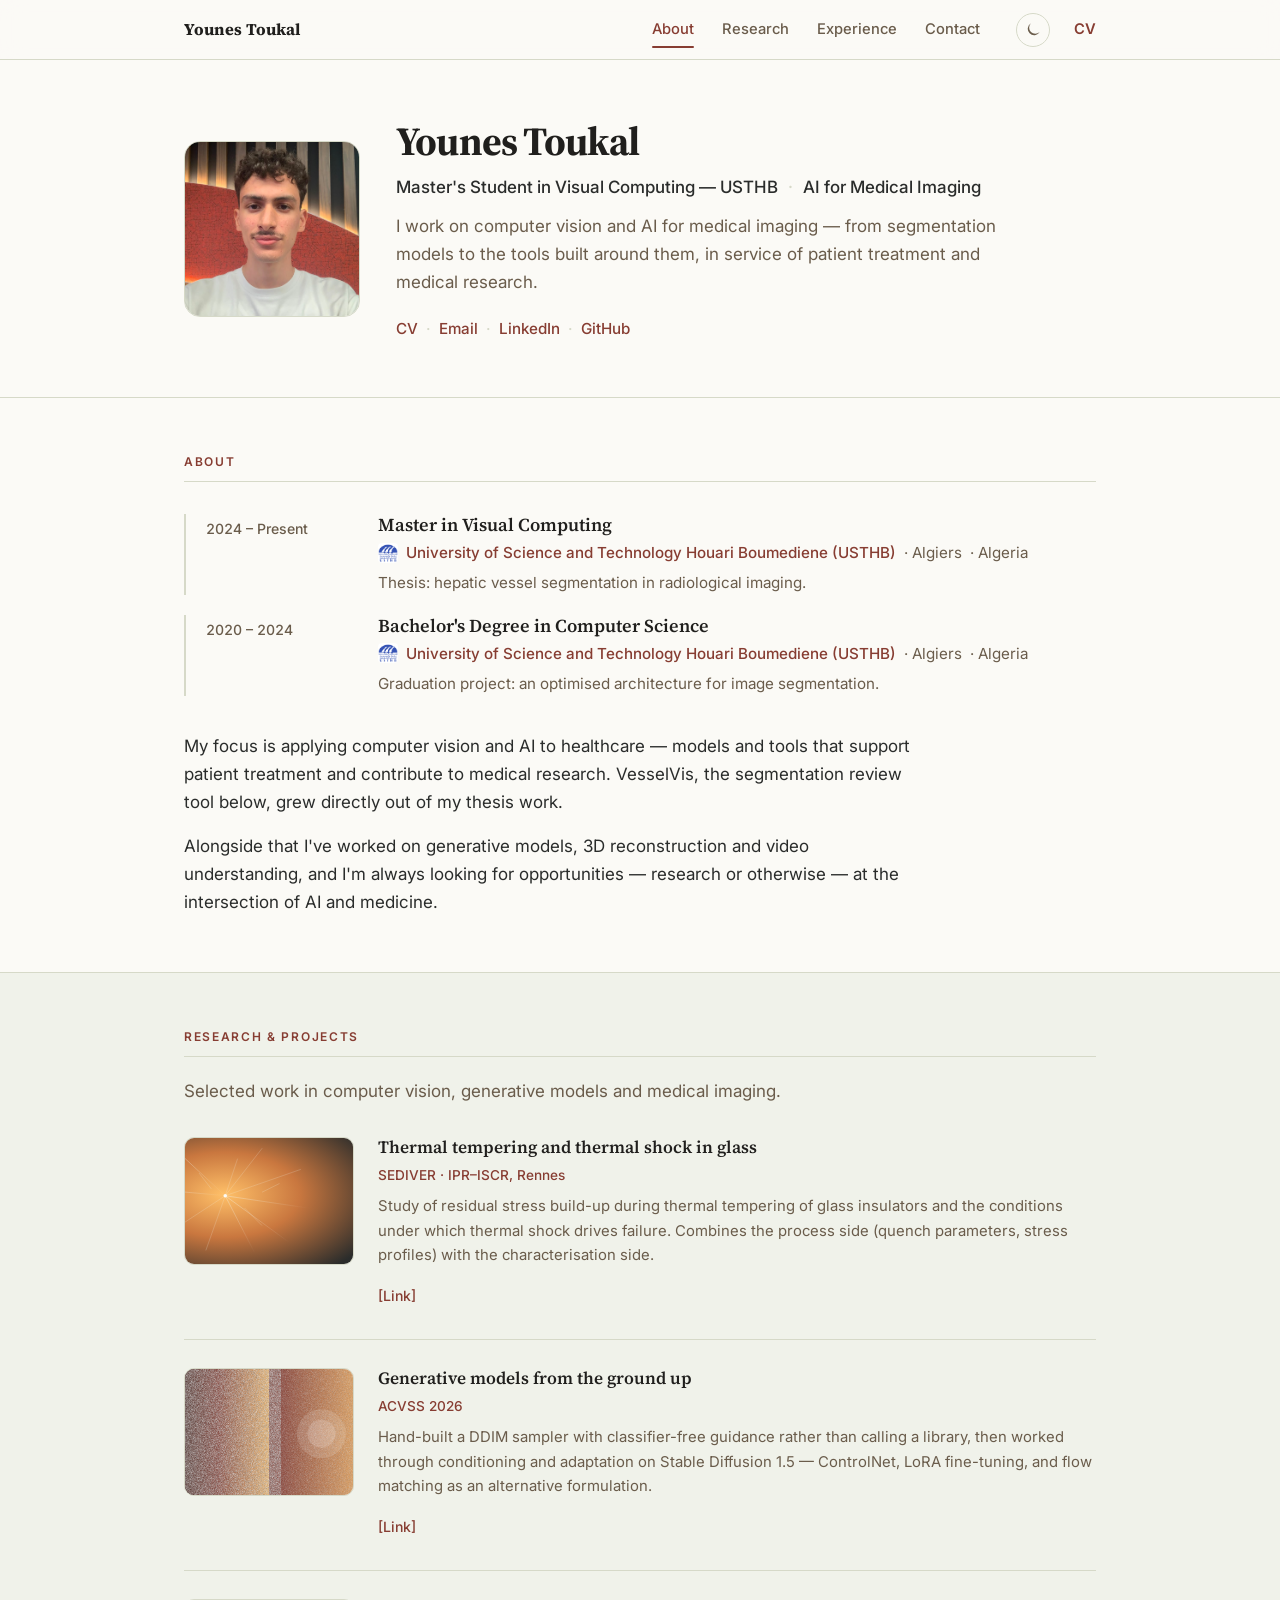
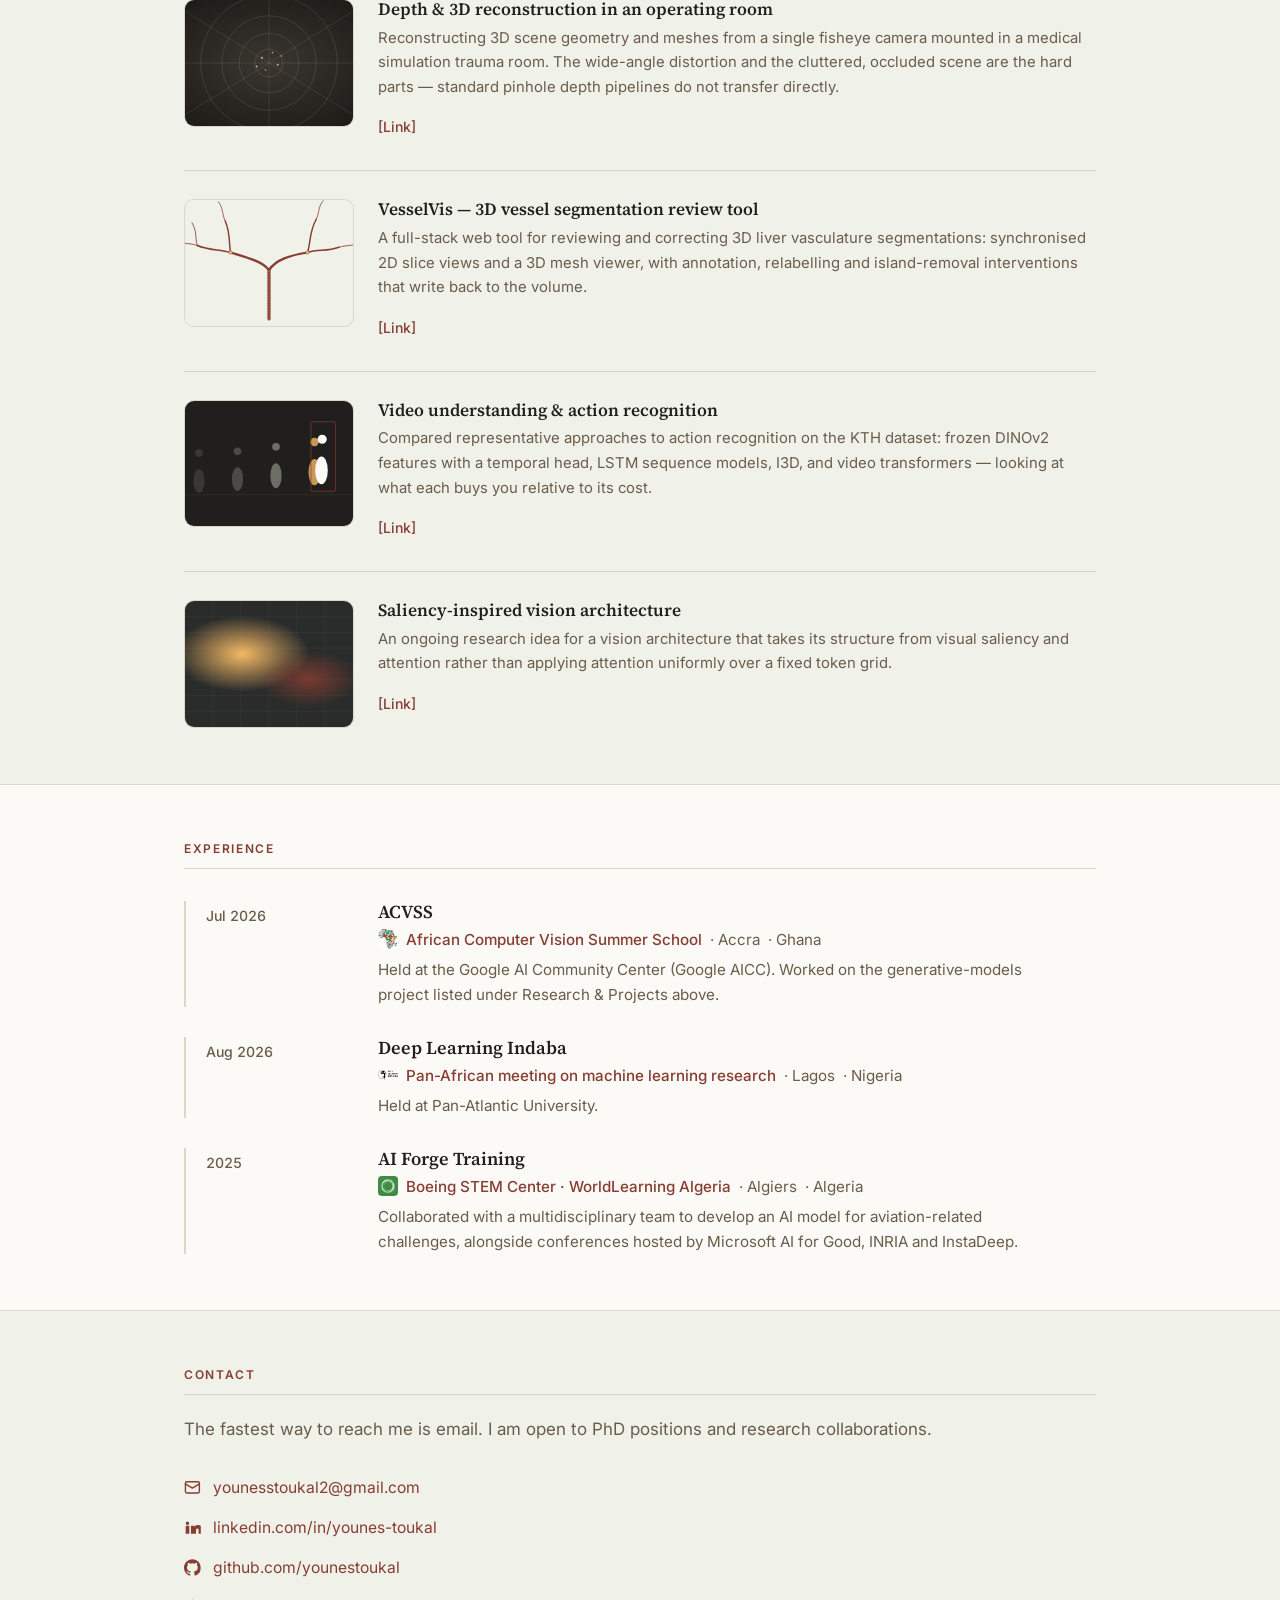
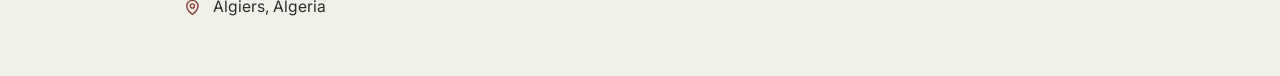
==== index.html @ e04179e0 "Fold Education into About as a compact credentials list With everything at one institution, the stan" ====
<!DOCTYPE html>
<html lang="en">
<head>
  <meta charset="utf-8">
  <meta name="viewport" content="width=device-width, initial-scale=1">
  <meta name="color-scheme" content="light dark">

  <!-- Applies a saved theme choice before first paint, so there is no flash
       of the wrong colour scheme. The toggle itself lives in static/js/index.js. -->
  <script>
    (function () {
      try {
        var saved = localStorage.getItem('theme');
        if (saved === 'dark' || saved === 'light') {
          document.documentElement.setAttribute('data-theme', saved);
        }
      } catch (e) {}
    })();
  </script>

  <title>Younes Toukal — Visual Computing &amp; Medical Imaging</title>
  <meta name="description"
        content="Younes Toukal — Master's student in Visual Computing at USTHB, working on computer vision
                 and AI for medical imaging.">
  <meta name="keywords"
        content="Younes Toukal, visual computing, computer vision, medical imaging, deep learning,
                 image segmentation, USTHB, Algiers">
  <meta name="author" content="Younes Toukal">

  <link rel="canonical" href="https://younestoukal.github.io/">

  <!-- Open Graph / social preview -->
  <meta property="og:type" content="website">
  <meta property="og:title" content="Younes Toukal — Visual Computing &amp; Medical Imaging">
  <meta property="og:description"
        content="Master's student in Visual Computing at USTHB, working on computer vision and AI for
                 medical imaging.">
  <meta property="og:url" content="https://younestoukal.github.io/">
  <!-- TODO: replace og-card.svg with a real 1200x630 PNG once a headshot/branding exists -->
  <meta property="og:image" content="https://younestoukal.github.io/static/images/og-card.svg">
  <meta name="twitter:card" content="summary_large_image">

  <link rel="icon" href="./static/images/favicon.svg" type="image/svg+xml">

  <link rel="preconnect" href="https://fonts.googleapis.com">
  <link rel="preconnect" href="https://fonts.gstatic.com" crossorigin>
  <link href="https://fonts.googleapis.com/css2?family=Inter:wght@400;500;600;700&family=Source+Serif+4:opsz,wght@8..60,600;8..60,700&display=swap"
        rel="stylesheet">

  <link rel="stylesheet" href="./static/css/index.css">
</head>

<body>

<!-- ============================================================
     Inline SVG icon sprite — no icon-font dependency.
     ============================================================ -->
<svg xmlns="http://www.w3.org/2000/svg" style="display:none" aria-hidden="true">
  <symbol id="icon-download" viewBox="0 0 24 24" fill="none" stroke="currentColor" stroke-width="2"
          stroke-linecap="round" stroke-linejoin="round">
    <path d="M21 15v4a2 2 0 0 1-2 2H5a2 2 0 0 1-2-2v-4"/><polyline points="7 10 12 15 17 10"/>
    <line x1="12" y1="15" x2="12" y2="3"/>
  </symbol>
  <symbol id="icon-mail" viewBox="0 0 24 24" fill="none" stroke="currentColor" stroke-width="2"
          stroke-linecap="round" stroke-linejoin="round">
    <rect x="2" y="4" width="20" height="16" rx="2"/><path d="m2 7 10 6 10-6"/>
  </symbol>
  <symbol id="icon-linkedin" viewBox="0 0 24 24" fill="currentColor">
    <path d="M4.98 3.5a2.5 2.5 0 1 1 0 5 2.5 2.5 0 0 1 0-5zM2.4 9.5h5.16V21H2.4zM9.9 9.5h4.94v1.57h.07c.69-1.24
             2.37-2.55 4.88-2.55 5.22 0 6.18 3.28 6.18 7.55V21h-5.15v-4.86c0-1.16-.02-2.65-1.68-2.65-1.68
             0-1.94 1.26-1.94 2.57V21H9.9z"/>
  </symbol>
  <symbol id="icon-github" viewBox="0 0 24 24" fill="currentColor">
    <path d="M12 .5C5.37.5 0 5.87 0 12.5c0 5.3 3.44 9.8 8.2 11.39.6.11.82-.26.82-.58
             0-.29-.01-1.05-.02-2.06-3.34.72-4.04-1.61-4.04-1.61-.55-1.39-1.34-1.76-1.34-1.76-1.09-.75.08-.73.08-.73
             1.2.08 1.84 1.24 1.84 1.24 1.07 1.84 2.81 1.31 3.5 1 .11-.78.42-1.31.76-1.61-2.67-.3-5.47-1.34-5.47-5.96
             0-1.32.47-2.39 1.24-3.23-.13-.3-.54-1.53.11-3.18 0 0 1.01-.32 3.3 1.23a11.5 11.5 0 0 1 6.01 0c2.29-1.55
             3.3-1.23 3.3-1.23.65 1.65.24 2.88.12 3.18.77.84 1.23 1.91 1.23 3.23 0 4.63-2.8 5.65-5.48
             5.95.43.37.81 1.1.81 2.22 0 1.6-.01 2.9-.01 3.29 0 .32.21.7.83.58A12.01 12.01 0 0 0 24 12.5C24
             5.87 18.63.5 12 .5z"/>
  </symbol>
  <symbol id="icon-scholar" viewBox="0 0 24 24" fill="currentColor">
    <path d="M12 2 1 8l11 6 9-4.91V16h2V8zM4 13.4V17c0 2.21 3.58 4 8 4s8-1.79 8-4v-3.6l-8 4.36z"/>
  </symbol>
  <symbol id="icon-pin" viewBox="0 0 24 24" fill="none" stroke="currentColor" stroke-width="2"
          stroke-linecap="round" stroke-linejoin="round">
    <path d="M20 10c0 6-8 12-8 12s-8-6-8-12a8 8 0 0 1 16 0z"/><circle cx="12" cy="10" r="3"/>
  </symbol>
  <symbol id="icon-sun" viewBox="0 0 24 24" fill="none" stroke="currentColor" stroke-width="2"
          stroke-linecap="round" stroke-linejoin="round">
    <circle cx="12" cy="12" r="4"/>
    <path d="M12 2v2M12 20v2M4.93 4.93l1.41 1.41M17.66 17.66l1.41 1.41M2 12h2M20 12h2
             M6.34 17.66l-1.41 1.41M19.07 4.93l-1.41 1.41"/>
  </symbol>
  <symbol id="icon-moon" viewBox="0 0 24 24" fill="currentColor">
    <path d="M20.7 15.6A9 9 0 1 1 8.4 3.3a7 7 0 0 0 12.3 12.3z"/>
  </symbol>
</svg>


<!-- ============================================================
     Nav — sticky, CV button always reachable (PLAN §1)
     ============================================================ -->
<nav class="navbar" role="navigation" aria-label="Main navigation">
  <div class="container navbar-inner">
    <a class="navbar-brand" href="#home">Younes&nbsp;Toukal</a>

    <div class="navbar-menu">
      <a class="navbar-item" href="#about">About</a>
      <a class="navbar-item" href="#research">Research</a>
      <a class="navbar-item" href="#experience">Experience</a>
      <a class="navbar-item" href="#contact">Contact</a>
    </div>

    <button class="theme-toggle" type="button" aria-label="Toggle dark mode">
      <svg class="icon icon-sun" aria-hidden="true"><use href="#icon-sun"/></svg>
      <svg class="icon icon-moon" aria-hidden="true"><use href="#icon-moon"/></svg>
    </button>

    <!-- TODO: replace static/pdfs/CV.pdf with the real CV (keep the filename and this link works as-is) -->
    <a class="navbar-item navbar-cv" href="./static/pdfs/CV.pdf" target="_blank" rel="noopener">CV</a>
  </div>
</nav>


<!-- ============================================================
     Hero
     ============================================================ -->
<section class="hero" id="home">
  <div class="container hero-content">

    <img class="hero-portrait" src="./static/images/headshot.jpg"
         alt="Portrait of Younes Toukal" width="180" height="180">

    <div class="hero-text">
      <h1 class="name-title">Younes Toukal</h1>

      <p class="hero-role">
        Master's Student in Visual Computing &mdash; USTHB
        <span class="sep">·</span>
        AI for Medical Imaging
      </p>

      <p class="hero-tagline">
        I work on computer vision and AI for medical imaging &mdash; from segmentation models to
        the tools built around them, in service of patient treatment and medical research.
      </p>

      <div class="hero-actions">
        <a href="./static/pdfs/CV.pdf" target="_blank" rel="noopener">CV</a>
        <span class="dot">&middot;</span>
        <a class="email-link" href="mailto:younesstoukal2@gmail.com">Email</a>
        <span class="dot">&middot;</span>
        <a href="https://www.linkedin.com/in/younes-toukal/" rel="noopener" target="_blank">LinkedIn</a>
        <span class="dot">&middot;</span>
        <a href="https://github.com/younestoukal" rel="noopener" target="_blank">GitHub</a>
        <!-- Google Scholar — uncomment and fill in the profile URL once you have one.
        <span class="dot">&middot;</span>
        <a href="https://scholar.google.com/citations?user=TODO" rel="noopener" target="_blank">Scholar</a>
        -->
      </div>
    </div>

  </div>
</section>


<!-- ============================================================
     About
     ============================================================ -->
<section class="section" id="about">
  <div class="container">
    <h2 class="section-label">About</h2>

    <!-- ============================================================
         TEMPLATE for a new degree entry — copy everything from <li to
         </li>, paste it anywhere in the list below, fill in the blanks.
         Same pattern reused as-is in the Experience section further
         down. .timeline-logo, .timeline-location and .timeline-detail
         are all optional — delete any of them you don't need. For a
         new logo, drop a square image in static/images/logos/ and
         point the <img> at it — any image works, shown at real colour.

    <li class="timeline-item">
      <div class="timeline-date">[e.g. 2024 &ndash; Present, or just a year]</div>
      <div class="timeline-body">
        <h3 class="timeline-title">[Degree / role title]</h3>
        <p class="timeline-org">
          <img class="timeline-logo" src="./static/images/logos/PLACEHOLDER.svg" alt="">
          [Institution or organisation]
          <span class="timeline-location">[City]</span>
          <span class="timeline-location">[Country]</span>
        </p>
        <p class="timeline-detail">
          [One line of detail — thesis topic, key coursework, what the role involved.]
        </p>
      </div>
    </li>

         ============================================================ -->

    <ul class="timeline timeline-tight">
      <li class="timeline-item">
        <div class="timeline-date">2024 &ndash; Present</div>
        <div class="timeline-body">
          <h3 class="timeline-title">Master in Visual Computing</h3>
          <p class="timeline-org">
            <img class="timeline-logo" src="./static/images/logos/usthb.png" alt="">
            University of Science and Technology Houari Boumediene (USTHB)
            <span class="timeline-location">Algiers</span>
            <span class="timeline-location">Algeria</span>
          </p>
          <p class="timeline-detail">
            Thesis: hepatic vessel segmentation in radiological imaging.
          </p>
        </div>
      </li>

      <li class="timeline-item">
        <div class="timeline-date">2020 &ndash; 2024</div>
        <div class="timeline-body">
          <h3 class="timeline-title">Bachelor's Degree in Computer Science</h3>
          <p class="timeline-org">
            <img class="timeline-logo" src="./static/images/logos/usthb.png" alt="">
            University of Science and Technology Houari Boumediene (USTHB)
            <span class="timeline-location">Algiers</span>
            <span class="timeline-location">Algeria</span>
          </p>
          <p class="timeline-detail">
            Graduation project: an optimised architecture for image segmentation.
          </p>
        </div>
      </li>
    </ul>

    <div class="content prose">
      <p>
        My focus is applying computer vision and AI to healthcare &mdash; models and tools that support
        patient treatment and contribute to medical research. VesselVis, the segmentation review tool
        below, grew directly out of my thesis work.
      </p>
      <p>
        Alongside that I've worked on generative models, 3D reconstruction and video understanding, and
        I'm always looking for opportunities &mdash; research or otherwise &mdash; at the intersection of
        AI and medicine.
      </p>
    </div>
  </div>
</section>


<!-- ============================================================
     Research / Projects
     ============================================================ -->
<section class="section is-alt" id="research">
  <div class="container">
    <h2 class="section-label">Research &amp; Projects</h2>
    <p class="section-intro">
      Selected work in computer vision, generative models and medical imaging.
    </p>

    <!-- TODO: every card image below is a placeholder (static/images/projects/*.svg).
         Swap each src for a real photo or figure — same drop-in pattern as the headshot:
         keep the filename or update the src, no other markup changes needed.
         TODO: every card's .card-links entry is a placeholder — both the URL
         (github.com/younestoukal/<slug> doesn't exist) and the label ("[Link]" —
         deliberately generic; most of these are probably a paper or a project page, not
         code). Update both together to match what it actually points to, e.g. [Code],
         [Paper], [arXiv], [Project Page] or [Demo] — brackets and all, matching the
         convention most researcher sites use for this row. Delete the whole .card-links
         div for cards that won't ever have a link, or add more <a> lines for more than
         one link on a card. -->

    <!-- ============================================================
         TEMPLATE — copy everything from <article to </article>,
         paste it anywhere in the list below, and fill in the blanks.
         .card-org and .card-links are both optional — delete either
         (or both) if a project doesn't need them.

    <article class="card">
      <img class="card-image" src="./static/images/projects/PLACEHOLDER.svg"
           alt="[Project title] — placeholder">
      <div class="card-body">
        <h3 class="card-title">[Project title]</h3>
        <p class="card-org">[Venue, lab or collaborator — optional]</p>
        <p class="card-desc">
          [Two or three sentences: what it is, what was hard about it, what you built.]
        </p>
        <div class="card-links">
          <a href="[URL]" rel="noopener" target="_blank">[Code]</a>
          <a href="[URL]" rel="noopener" target="_blank">[Report]</a>
        </div>
      </div>
    </article>

         ============================================================ -->

    <div class="cards">

      <article class="card">
        <img class="card-image" src="./static/images/projects/thermal-tempering.svg"
             alt="Thermal tempering and thermal shock in glass — placeholder">
        <div class="card-body">
          <h3 class="card-title">Thermal tempering and thermal shock in glass</h3>
          <p class="card-org">SEDIVER · IPR&ndash;ISCR, Rennes</p>
          <p class="card-desc">
            Study of residual stress build-up during thermal tempering of glass insulators and the
            conditions under which thermal shock drives failure. Combines the process side (quench
            parameters, stress profiles) with the characterisation side.
          </p>
          <!-- TODO: replace with the real repo/paper URL -->
          <div class="card-links">
            <a href="https://github.com/younestoukal/thermal-tempering" rel="noopener" target="_blank">[Link]</a>
          </div>
        </div>
      </article>

      <article class="card">
        <img class="card-image" src="./static/images/projects/generative-models.svg"
             alt="Generative models from the ground up — placeholder">
        <div class="card-body">
          <h3 class="card-title">Generative models from the ground up</h3>
          <p class="card-org">ACVSS 2026</p>
          <p class="card-desc">
            Hand-built a DDIM sampler with classifier-free guidance rather than calling a library, then
            worked through conditioning and adaptation on Stable Diffusion 1.5 &mdash; ControlNet, LoRA
            fine-tuning, and flow matching as an alternative formulation.
          </p>
          <!-- TODO: replace with the real repo/paper URL -->
          <div class="card-links">
            <a href="https://github.com/younestoukal/generative-models" rel="noopener" target="_blank">[Link]</a>
          </div>
        </div>
      </article>

      <article class="card">
        <img class="card-image" src="./static/images/projects/depth-reconstruction.svg"
             alt="Depth and 3D reconstruction in an operating room — placeholder">
        <div class="card-body">
          <h3 class="card-title">Depth &amp; 3D reconstruction in an operating room</h3>
          <p class="card-desc">
            Reconstructing 3D scene geometry and meshes from a single fisheye camera mounted in a medical
            simulation trauma room. The wide-angle distortion and the cluttered, occluded scene are the
            hard parts &mdash; standard pinhole depth pipelines do not transfer directly.
          </p>
          <!-- TODO: replace with the real repo/paper URL -->
          <div class="card-links">
            <a href="https://github.com/younestoukal/depth-reconstruction" rel="noopener" target="_blank">[Link]</a>
          </div>
        </div>
      </article>

      <article class="card">
        <img class="card-image" src="./static/images/projects/vesselvis.svg"
             alt="VesselVis 3D vessel segmentation review tool — placeholder">
        <div class="card-body">
          <h3 class="card-title">VesselVis &mdash; 3D vessel segmentation review tool</h3>
          <p class="card-desc">
            A full-stack web tool for reviewing and correcting 3D liver vasculature segmentations:
            synchronised 2D slice views and a 3D mesh viewer, with annotation, relabelling and island-removal
            interventions that write back to the volume.
          </p>
          <!-- TODO: replace with the real repo/paper URL -->
          <div class="card-links">
            <a href="https://github.com/younestoukal/vesselvis" rel="noopener" target="_blank">[Link]</a>
          </div>
        </div>
      </article>

      <article class="card">
        <img class="card-image" src="./static/images/projects/video-understanding.svg"
             alt="Video understanding and action recognition — placeholder">
        <div class="card-body">
          <h3 class="card-title">Video understanding &amp; action recognition</h3>
          <p class="card-desc">
            Compared representative approaches to action recognition on the KTH dataset: frozen DINOv2
            features with a temporal head, LSTM sequence models, I3D, and video transformers &mdash; looking
            at what each buys you relative to its cost.
          </p>
          <!-- TODO: replace with the real repo/paper URL -->
          <div class="card-links">
            <a href="https://github.com/younestoukal/video-understanding" rel="noopener" target="_blank">[Link]</a>
          </div>
        </div>
      </article>

      <article class="card">
        <img class="card-image" src="./static/images/projects/vision-architecture.svg"
             alt="Saliency-inspired vision architecture — placeholder">
        <div class="card-body">
          <h3 class="card-title">Saliency-inspired vision architecture</h3>
          <p class="card-desc">
            An ongoing research idea for a vision architecture that takes its structure from visual
            saliency and attention rather than applying attention uniformly over a fixed token grid.
          </p>
          <!-- TODO: replace with the real repo/paper URL -->
          <div class="card-links">
            <a href="https://github.com/younestoukal/vision-architecture" rel="noopener" target="_blank">[Link]</a>
          </div>
        </div>
      </article>

    </div>
  </div>
</section>


<!-- ============================================================
     Experience — schools and programmes attended, kept to one line
     each (no photos) to match how research sites usually treat this.
     Same <li class="timeline-item"> pattern as Education — see the
     TEMPLATE comment there for a block to copy.
     ============================================================ -->
<section class="section" id="experience">
  <div class="container">
    <h2 class="section-label">Experience</h2>

    <ul class="timeline">
      <li class="timeline-item">
        <div class="timeline-date">Jul 2026</div>
        <div class="timeline-body">
          <h3 class="timeline-title"><a href="./acvss.html">ACVSS</a></h3>
          <p class="timeline-org">
            <img class="timeline-logo" src="./static/images/logos/acvss.jpg" alt="">
            African Computer Vision Summer School
            <span class="timeline-location">Accra</span>
            <span class="timeline-location">Ghana</span>
          </p>
          <p class="timeline-detail">
            Held at the Google AI Community Center (Google AICC). Worked on the generative-models
            project listed under Research &amp; Projects above.
          </p>
        </div>
      </li>

      <li class="timeline-item">
        <div class="timeline-date">Aug 2026</div>
        <div class="timeline-body">
          <h3 class="timeline-title"><a href="./deep-learning-indaba.html">Deep Learning Indaba</a></h3>
          <p class="timeline-org">
            <img class="timeline-logo" src="./static/images/logos/dl-indaba.png" alt="">
            Pan-African meeting on machine learning research
            <span class="timeline-location">Lagos</span>
            <span class="timeline-location">Nigeria</span>
          </p>
          <p class="timeline-detail">
            Held at Pan-Atlantic University.
          </p>
        </div>
      </li>

      <li class="timeline-item">
        <div class="timeline-date">2025</div>
        <div class="timeline-body">
          <h3 class="timeline-title"><a href="./ai-forge.html">AI Forge Training</a></h3>
          <p class="timeline-org">
            <img class="timeline-logo" src="./static/images/logos/ai-forge.jpg" alt="">
            Boeing STEM Center &middot; WorldLearning Algeria
            <span class="timeline-location">Algiers</span>
            <span class="timeline-location">Algeria</span>
          </p>
          <p class="timeline-detail">
            Collaborated with a multidisciplinary team to develop an AI model for aviation-related
            challenges, alongside conferences hosted by Microsoft AI for Good, INRIA and InstaDeep.
          </p>
        </div>
      </li>
    </ul>
  </div>
</section>


<!-- ============================================================
     Contact
     ============================================================ -->
<section class="section is-alt" id="contact">
  <div class="container">
    <h2 class="section-label">Contact</h2>
    <p class="section-intro">
      The fastest way to reach me is email. I am open to PhD positions and research collaborations.
    </p>

    <ul class="contact-list">
      <li>
        <svg class="icon" aria-hidden="true"><use href="#icon-mail"/></svg>
        <a class="email-link" href="mailto:younesstoukal2@gmail.com">younesstoukal2@gmail.com</a>
      </li>
      <li>
        <svg class="icon" aria-hidden="true"><use href="#icon-linkedin"/></svg>
        <a href="https://www.linkedin.com/in/younes-toukal/" rel="noopener" target="_blank">linkedin.com/in/younes-toukal</a>
      </li>
      <li>
        <svg class="icon" aria-hidden="true"><use href="#icon-github"/></svg>
        <a href="https://github.com/younestoukal" rel="noopener" target="_blank">github.com/younestoukal</a>
      </li>
      <li>
        <svg class="icon" aria-hidden="true"><use href="#icon-pin"/></svg>
        <span>Algiers, Algeria</span>
      </li>
    </ul>
  </div>
</section>


<script src="./static/js/index.js"></script>
</body>
</html>
---- static/css/index.css ----
/* ==========================================================================
   Younes Toukal — personal academic site
   Light theme, single accent, Inter.

   Retheming: everything visual is driven by the custom properties below.
   ========================================================================== */

:root {
  /* --- colour ------------------------------------------------------------ */
  /* Warm, earthy palette. Chestnut carries every text-accent role (links,
     section labels, active states) — it's dark enough to read on white.
     Honey-bronze is reserved for filled CTA buttons only: it's too light
     to use as foreground text against a white background. */
  --accent:        #873d32;   /* chestnut */
  --accent-dark:   #6b2f26;   /* chestnut, darkened for hover */
  --accent-soft:   #f6e3c9;   /* light honey wash — hover backgrounds, chips */
  --cta:           #ffc068;   /* honey-bronze — CV button fill only */
  --cta-dark:      #f0a93f;   /* honey-bronze, darkened for hover */
  --cta-ink:       #2a2c2b;   /* graphite text on the honey-bronze fill */
  --ink:           #2a2c2b;   /* graphite — body text */
  --ink-strong:    #201f1d;   /* headings, slightly darker than graphite */
  --ink-muted:     #6a5c4b;   /* dusty taupe, darkened for AA contrast on soft-linen */
  --bg:            #fbfaf6;   /* warm off-white */
  --bg-alt:        #f0f2ea;   /* soft linen, lightened toward bg — a gentle offset tint rather than a contrasting block */
  --rule:          #d6d9c8;   /* border/divider, a shade off soft-linen */
  --navbar-bg:     rgba(251, 250, 246, 0.85);

  /* --- type -------------------------------------------------------------- */
  --font-body: 'Inter', -apple-system, BlinkMacSystemFont, 'Segoe UI', Roboto, sans-serif;
  --font-head: 'Source Serif 4', Georgia, 'Times New Roman', serif;

  /* --- layout ------------------------------------------------------------ */
  --container: 960px;
  --measure:   68ch;          /* max line length for running prose */
  --nav-h:     60px;
  --radius:    10px;
}

/* --------------------------------------------------------------------------
   Dark mode. Same warm palette family, inverted for a dark surface: chestnut
   lightens to a terracotta so it still reads as text; honey-bronze CTA
   buttons are self-contained (fixed bg + graphite text) and need no
   override — they read fine against either surface.

   Applied twice on purpose: once for the OS-level preference (guarded so an
   explicit light choice can still override it), once for the explicit
   data-theme attribute set by the toggle in the navbar. Whichever the user
   picks with the toggle always wins over the system setting.
   -------------------------------------------------------------------------- */

@media (prefers-color-scheme: dark) {
  :root:not([data-theme="light"]) {
    --accent:        #e2836f;
    --accent-dark:   #efa08e;
    --accent-soft:   #3a2f1f;
    --ink:           #ece6d9;
    --ink-strong:    #f7f2e7;
    --ink-muted:     #b6a890;
    --bg:            #171513;
    --bg-alt:        #201e1b;
    --rule:          #3a3630;
    --navbar-bg:     rgba(23, 21, 19, 0.82);
  }
}

:root[data-theme="dark"] {
  --accent:        #e2836f;
  --accent-dark:   #efa08e;
  --accent-soft:   #3a2f1f;
  --ink:           #ece6d9;
  --ink-strong:    #f7f2e7;
  --ink-muted:     #b6a890;
  --bg:            #171513;
  --bg-alt:        #201e1b;
  --rule:          #3a3630;
  --navbar-bg:     rgba(23, 21, 19, 0.82);
}


/* --------------------------------------------------------------------------
   Reset / base
   -------------------------------------------------------------------------- */

*, *::before, *::after { box-sizing: border-box; }

html {
  scroll-behavior: smooth;
  /* keeps anchored sections clear of the sticky navbar */
  scroll-padding-top: calc(var(--nav-h) + 16px);
  -webkit-text-size-adjust: 100%;
}

body {
  margin: 0;
  background: var(--bg);
  color: var(--ink);
  font-family: var(--font-body);
  font-size: 17px;
  line-height: 1.65;
  -webkit-font-smoothing: antialiased;
  text-rendering: optimizeLegibility;
  transition: background-color .25s ease, color .25s ease;
}

h1, h2, h3 {
  font-family: var(--font-head);
  color: var(--ink-strong);
  font-weight: 600;
  line-height: 1.25;
  margin: 0;
}

p { margin: 0 0 1rem; }
p:last-child { margin-bottom: 0; }

a {
  color: var(--accent);
  text-decoration: none;
  text-underline-offset: 3px;
}
a:hover { text-decoration: underline; }

ul { margin: 0; padding: 0; list-style: none; }

img { max-width: 100%; height: auto; }

:focus-visible {
  outline: 2px solid var(--accent);
  outline-offset: 3px;
  border-radius: 4px;
}

/* Shared inline-SVG icon sizing. Deliberately sets no fill/stroke — each
   <symbol> in the sprite carries its own, and they resolve to currentColor. */
.icon {
  width: 1em;
  height: 1em;
  flex: none;
}


/* --------------------------------------------------------------------------
   Layout primitives
   -------------------------------------------------------------------------- */

.container {
  width: 100%;
  max-width: var(--container);
  margin: 0 auto;
  padding: 0 24px;
}

.section {
  padding: 56px 0;
  border-top: 1px solid var(--rule);
  transition: background-color .25s ease, border-color .25s ease;
}
.section.is-alt { background: var(--bg-alt); }

.prose { max-width: var(--measure); }


/* --------------------------------------------------------------------------
   Section headers — 4M style: small label, thin rule, generous margin.
   Deliberately not boxed cards.
   -------------------------------------------------------------------------- */

.section-label {
  font-family: var(--font-body);
  font-size: 0.75rem;
  font-weight: 600;
  letter-spacing: 0.14em;
  text-transform: uppercase;
  color: var(--accent);
  padding-bottom: 12px;
  margin-bottom: 32px;
  border-bottom: 1px solid var(--rule);
}

.section-intro {
  max-width: var(--measure);
  margin-top: -12px;
  margin-bottom: 32px;
  color: var(--ink-muted);
}


/* --------------------------------------------------------------------------
   Hero action links — plain inline text, not bordered buttons. Every
   reference site treats CV/Email/Scholar/GitHub as ordinary links, not
   CTAs, so the whole row stays flat and light rather than boxed.
   -------------------------------------------------------------------------- */

.hero-actions {
  display: flex;
  flex-wrap: wrap;
  align-items: center;
  gap: 8px;
  margin-top: 20px;
  font-size: 0.95rem;
  font-weight: 500;
}
.hero-actions .dot { color: var(--rule); }


/* --------------------------------------------------------------------------
   Navbar — sticky; the CV button never scrolls out of reach
   -------------------------------------------------------------------------- */

.navbar {
  position: sticky;
  top: 0;
  z-index: 50;
  height: var(--nav-h);
  background: var(--navbar-bg);
  backdrop-filter: saturate(180%) blur(12px);
  -webkit-backdrop-filter: saturate(180%) blur(12px);
  border-bottom: 1px solid var(--rule);
  transition: background-color .25s ease, border-color .25s ease;
}

.navbar-inner {
  display: flex;
  align-items: center;
  gap: 24px;
  height: 100%;
}

.navbar-brand {
  font-family: var(--font-head);
  font-weight: 700;
  font-size: 1.02rem;
  color: var(--ink-strong);
  flex: none;
}
.navbar-brand:hover { text-decoration: none; color: var(--accent); }

.navbar-menu {
  display: flex;
  align-items: center;
  gap: 4px;
  margin-left: auto;
}

.navbar-item {
  position: relative;
  padding: 6px 12px;
  font-size: 0.92rem;
  font-weight: 500;
  color: var(--ink-muted);
  border-radius: 6px;
}
.navbar-item:hover { text-decoration: none; color: var(--ink-strong); }

/* set by index.js as the reader scrolls */
.navbar-item.is-active { color: var(--accent); }
.navbar-item.is-active::after {
  content: "";
  position: absolute;
  left: 12px;
  right: 12px;
  bottom: 0;
  height: 2px;
  border-radius: 2px;
  background: var(--accent);
}

/* Plain link like the other nav items, just weighted/coloured to read as
   the one action among them — no button box. */
.navbar-cv {
  flex: none;
  padding: 6px 0;
  font-size: 0.92rem;
  font-weight: 600;
  color: var(--accent);
}
.navbar-cv:hover { color: var(--accent-dark); }
.navbar-cv .icon { width: 15px; height: 15px; }

.theme-toggle {
  display: inline-flex;
  align-items: center;
  justify-content: center;
  flex: none;
  width: 34px;
  height: 34px;
  padding: 0;
  border: 1px solid var(--rule);
  border-radius: 999px;
  background: none;
  color: var(--ink-muted);
  cursor: pointer;
  transition: border-color .18s ease, color .18s ease;
}
.theme-toggle:hover { border-color: var(--accent); color: var(--accent); }
.theme-toggle .icon { width: 17px; height: 17px; }

/* Icon reflects the *effective* theme — system preference by default,
   overridden by an explicit data-theme choice from the toggle. Shows the
   icon for the theme a click would switch to (sun in dark mode, moon in
   light mode), the conventional direction for this control. */
.theme-toggle .icon-sun { display: none; }
.theme-toggle .icon-moon { display: block; }

@media (prefers-color-scheme: dark) {
  :root:not([data-theme="light"]) .theme-toggle .icon-sun { display: block; }
  :root:not([data-theme="light"]) .theme-toggle .icon-moon { display: none; }
}

:root[data-theme="dark"] .theme-toggle .icon-sun { display: block; }
:root[data-theme="dark"] .theme-toggle .icon-moon { display: none; }
:root[data-theme="light"] .theme-toggle .icon-sun { display: none; }
:root[data-theme="light"] .theme-toggle .icon-moon { display: block; }


/* --------------------------------------------------------------------------
   Hero
   -------------------------------------------------------------------------- */

.hero { background: var(--bg); }

.hero-content {
  display: flex;
  align-items: center;
  gap: 36px;
  padding-top: 56px;
  padding-bottom: 56px;
}

.hero-portrait {
  width: 176px;
  height: 176px;
  flex: none;
  object-fit: cover;
  border-radius: 16px;              /* softly-rounded square, per PLAN §2 */
  border: 1px solid var(--rule);
  background: var(--bg-alt);
}

.hero-text { min-width: 0; }

.name-title {
  font-size: clamp(1.9rem, 4.5vw, 2.5rem);
  font-weight: 700;
  letter-spacing: -0.02em;
  margin-bottom: 8px;
}

.hero-role {
  font-size: 1.06rem;
  font-weight: 500;
  color: var(--ink);
  margin-bottom: 10px;
}
.hero-role .sep { color: var(--rule); margin: 0 6px; }

.hero-tagline {
  max-width: 56ch;
  color: var(--ink-muted);
}


/* --------------------------------------------------------------------------
   Education timeline
   -------------------------------------------------------------------------- */

.timeline { display: grid; gap: 30px; }

/* Used for the credentials list nested in About, rather than standing as
   its own section — a bit tighter since it's supporting detail alongside
   the bio, not a full top-level list on its own. */
.timeline-tight {
  gap: 20px;
  margin-bottom: 36px;
}

.timeline-item {
  display: grid;
  grid-template-columns: 148px 1fr;
  gap: 24px;
  padding-left: 20px;
  border-left: 2px solid var(--rule);
}

.timeline-date {
  font-size: 0.88rem;
  font-weight: 500;
  color: var(--ink-muted);
  padding-top: 3px;
  font-variant-numeric: tabular-nums;
}

.timeline-title { font-size: 1.14rem; margin-bottom: 3px; }

/* Linked entries (Experience, to its own detail page) read as plain
   heading text, not a generic blue link — the underline-on-hover and a
   small trailing arrow are the only clickable affordance. */
.timeline-title a {
  color: inherit;
  transition: color .15s ease;
}
.timeline-title a:hover { color: var(--accent); text-decoration: none; }
.timeline-title a::after {
  content: " \2192";
  display: inline-block;
  opacity: 0;
  transform: translateX(-3px);
  transition: opacity .15s ease, transform .15s ease;
}
.timeline-title a:hover::after { opacity: 1; transform: none; }

.timeline-org {
  display: flex;
  align-items: center;
  flex-wrap: wrap;
  gap: 8px;
  font-size: 0.95rem;
  font-weight: 500;
  color: var(--accent);
  margin-bottom: 5px;
}

.timeline-logo {
  width: 20px;
  height: 20px;
  flex: none;
  object-fit: contain;
  border-radius: 4px;
}

.timeline-location {
  font-weight: 400;
  color: var(--ink-muted);
}
.timeline-location::before { content: "\00b7\0020"; }

.timeline-detail {
  font-size: 0.95rem;
  color: var(--ink-muted);
  max-width: var(--measure);
}


/* --------------------------------------------------------------------------
   Research / project entries — flat horizontal rows (thumbnail left, text
   right), separated by whitespace and a thin rule rather than a boxed or
   shadowed card. This is the one layout every reference researcher site
   shares for publications/projects.
   -------------------------------------------------------------------------- */

.cards {
  display: grid;
  gap: 32px;
}

.card {
  display: flex;
  gap: 24px;
  align-items: flex-start;
  padding-top: 28px;
  border-top: 1px solid var(--rule);
}
.card:first-child {
  padding-top: 0;
  border-top: none;
}

.card-image {
  flex: none;
  width: 170px;
  aspect-ratio: 4 / 3;
  object-fit: cover;
  border-radius: var(--radius);
  border: 1px solid var(--rule);
  background: var(--bg-alt);
}

.card-body { min-width: 0; }

.card-title { font-size: 1.08rem; margin-bottom: 5px; }

.card-org {
  font-size: 0.85rem;
  font-weight: 500;
  color: var(--accent);
  margin-bottom: 8px;
}

.card-desc {
  font-size: 0.93rem;
  color: var(--ink-muted);
}

/* Compact, bracket-labelled links — [Paper], [Code], [Project Page] — read
   sequentially as their own small line under the description, the
   convention most researcher sites use. No icons or per-type colour;
   the label text alone says what each one is. */
.card-links {
  display: flex;
  flex-wrap: wrap;
  gap: 10px;
  margin-top: 12px;
  font-size: 0.88rem;
  font-weight: 500;
}


/* --------------------------------------------------------------------------
   Contact
   -------------------------------------------------------------------------- */

.contact-list { display: grid; gap: 14px; }

.contact-list li {
  display: flex;
  align-items: center;
  gap: 12px;
  font-size: 0.98rem;
}

/* URLs have no natural break points — without this a long one (e.g. the
   LinkedIn link) can force the whole page to scroll horizontally on a
   narrow phone instead of wrapping. min-width:0 lets the flex item
   actually shrink below its text's intrinsic width so the wrap can apply. */
.contact-list li a,
.contact-list li span {
  min-width: 0;
  overflow-wrap: anywhere;
}

.contact-list .icon {
  width: 1.05rem;
  height: 1.05rem;
  flex: none;
  color: var(--accent);
}


/* --------------------------------------------------------------------------
   Experience detail pages (acvss.html etc.) — a stripped-down page shell
   with a back link, a header (logo, title, meta), body text reusing
   .prose, and a photo gallery. Shares index.css rather than having its
   own stylesheet, so the two stay visually consistent automatically.
   -------------------------------------------------------------------------- */

.back-link {
  display: inline-flex;
  align-items: center;
  gap: 6px;
  font-size: 0.9rem;
  font-weight: 500;
  color: var(--ink-muted);
  margin-bottom: 32px;
}
.back-link:hover { color: var(--accent); text-decoration: none; }
.back-link::before { content: "\2190"; }

.detail-header {
  display: flex;
  align-items: center;
  gap: 18px;
  margin-bottom: 28px;
}

.detail-logo {
  width: 52px;
  height: 52px;
  flex: none;
  object-fit: contain;
  border-radius: 8px;
  border: 1px solid var(--rule);
  background: var(--bg);
  padding: 6px;
}

.detail-title { font-size: clamp(1.6rem, 4vw, 2.1rem); margin-bottom: 6px; }

.detail-meta {
  font-size: 0.92rem;
  font-weight: 500;
  color: var(--ink-muted);
}
.detail-meta span:not(:first-child)::before { content: "\0020\00b7\0020"; }

.detail-body { margin-bottom: 44px; }
.detail-body p { margin-bottom: 14px; }

.gallery-label {
  font-family: var(--font-body);
  font-size: 0.75rem;
  font-weight: 600;
  letter-spacing: 0.14em;
  text-transform: uppercase;
  color: var(--ink-muted);
  margin-bottom: 16px;
}

.gallery {
  display: grid;
  grid-template-columns: repeat(3, 1fr);
  gap: 12px;
}

.gallery img {
  width: 100%;
  aspect-ratio: 4 / 3;
  object-fit: cover;
  border-radius: var(--radius);
  border: 1px solid var(--rule);
  background: var(--bg-alt);
}


/* --------------------------------------------------------------------------
   Email popover — full address + Copy / Send email, positioned by JS
   under whichever "Email" link was clicked. Not a modal: closes on
   outside click, Escape, or scroll.
   -------------------------------------------------------------------------- */

.email-popover {
  position: absolute;
  z-index: 60;
  min-width: 220px;
  padding: 12px 14px;
  background: var(--bg);
  border: 1px solid var(--rule);
  border-radius: var(--radius);
  box-shadow: 0 10px 28px rgba(0, 0, 0, 0.14);
}

.email-popover-address {
  font-size: 0.9rem;
  font-weight: 600;
  color: var(--ink-strong);
  word-break: break-all;
  margin-bottom: 10px;
}

.email-popover-actions {
  display: flex;
  align-items: center;
  gap: 14px;
}

.email-popover-copy {
  font-family: inherit;
  font-size: 0.85rem;
  font-weight: 600;
  padding: 7px 12px;
  border: 1px solid var(--rule);
  border-radius: 6px;
  background: var(--bg-alt);
  color: var(--ink);
  cursor: pointer;
  transition: border-color .18s ease, color .18s ease, background-color .18s ease;
}
.email-popover-copy:hover { border-color: var(--accent); color: var(--accent); }
.email-popover-copy.is-copied {
  border-color: var(--accent);
  color: var(--accent);
  background: var(--accent-soft);
}

.email-popover-send {
  font-size: 0.85rem;
  font-weight: 600;
}


/* --------------------------------------------------------------------------
   Scroll reveal — subtle only (PLAN §2). Applied by index.js, which also
   adds .js-reveal so the content stays visible when JS is unavailable.
   -------------------------------------------------------------------------- */

.js-reveal {
  opacity: 0;
  transform: translateY(12px);
  transition: opacity .5s ease, transform .5s ease;
}

.js-reveal.is-revealed {
  opacity: 1;
  transform: none;
}


/* --------------------------------------------------------------------------
   Responsive
   -------------------------------------------------------------------------- */

@media (max-width: 860px) {
  .hero-content {
    flex-direction: column;
    align-items: flex-start;
    gap: 24px;
    padding-top: 40px;
    padding-bottom: 40px;
  }

  .hero-portrait { width: 128px; height: 128px; }

  .timeline-item {
    grid-template-columns: 1fr;
    gap: 8px;
  }

  .timeline-date { padding-top: 0; }
}

@media (max-width: 720px) {
  body { font-size: 16px; }

  .section { padding: 40px 0; }

  .container { padding: 0 18px; }

  .navbar-inner { gap: 12px; }

  /* nav links become a compact scrolling strip; brand and CV button stay put */
  .navbar-menu {
    margin-left: 0;
    overflow-x: auto;
    scrollbar-width: none;
    -ms-overflow-style: none;
  }
  .navbar-menu::-webkit-scrollbar { display: none; }

  .navbar-item { padding: 6px 9px; font-size: 0.86rem; }

  .card { flex-direction: column; gap: 12px; padding-top: 24px; }
  .card-image { width: 100%; aspect-ratio: 16 / 9; }

  .detail-header { flex-wrap: wrap; }
  .gallery { grid-template-columns: repeat(2, 1fr); }
}

@media (max-width: 400px) {
  .navbar-brand { display: none; }     /* reclaim width for the nav strip */
}


/* --------------------------------------------------------------------------
   Accessibility & print
   -------------------------------------------------------------------------- */

@media (prefers-reduced-motion: reduce) {
  html { scroll-behavior: auto; }

  .js-reveal {
    opacity: 1 !important;
    transform: none !important;
    transition: none !important;
  }

  *, *::before, *::after {
    animation-duration: .01ms !important;
    transition-duration: .01ms !important;
  }
}

@media print {
  .navbar { display: none; }
  .section { padding: 24px 0; border-top: none; }
  .card { break-inside: avoid; }
  a { color: var(--ink); }
}
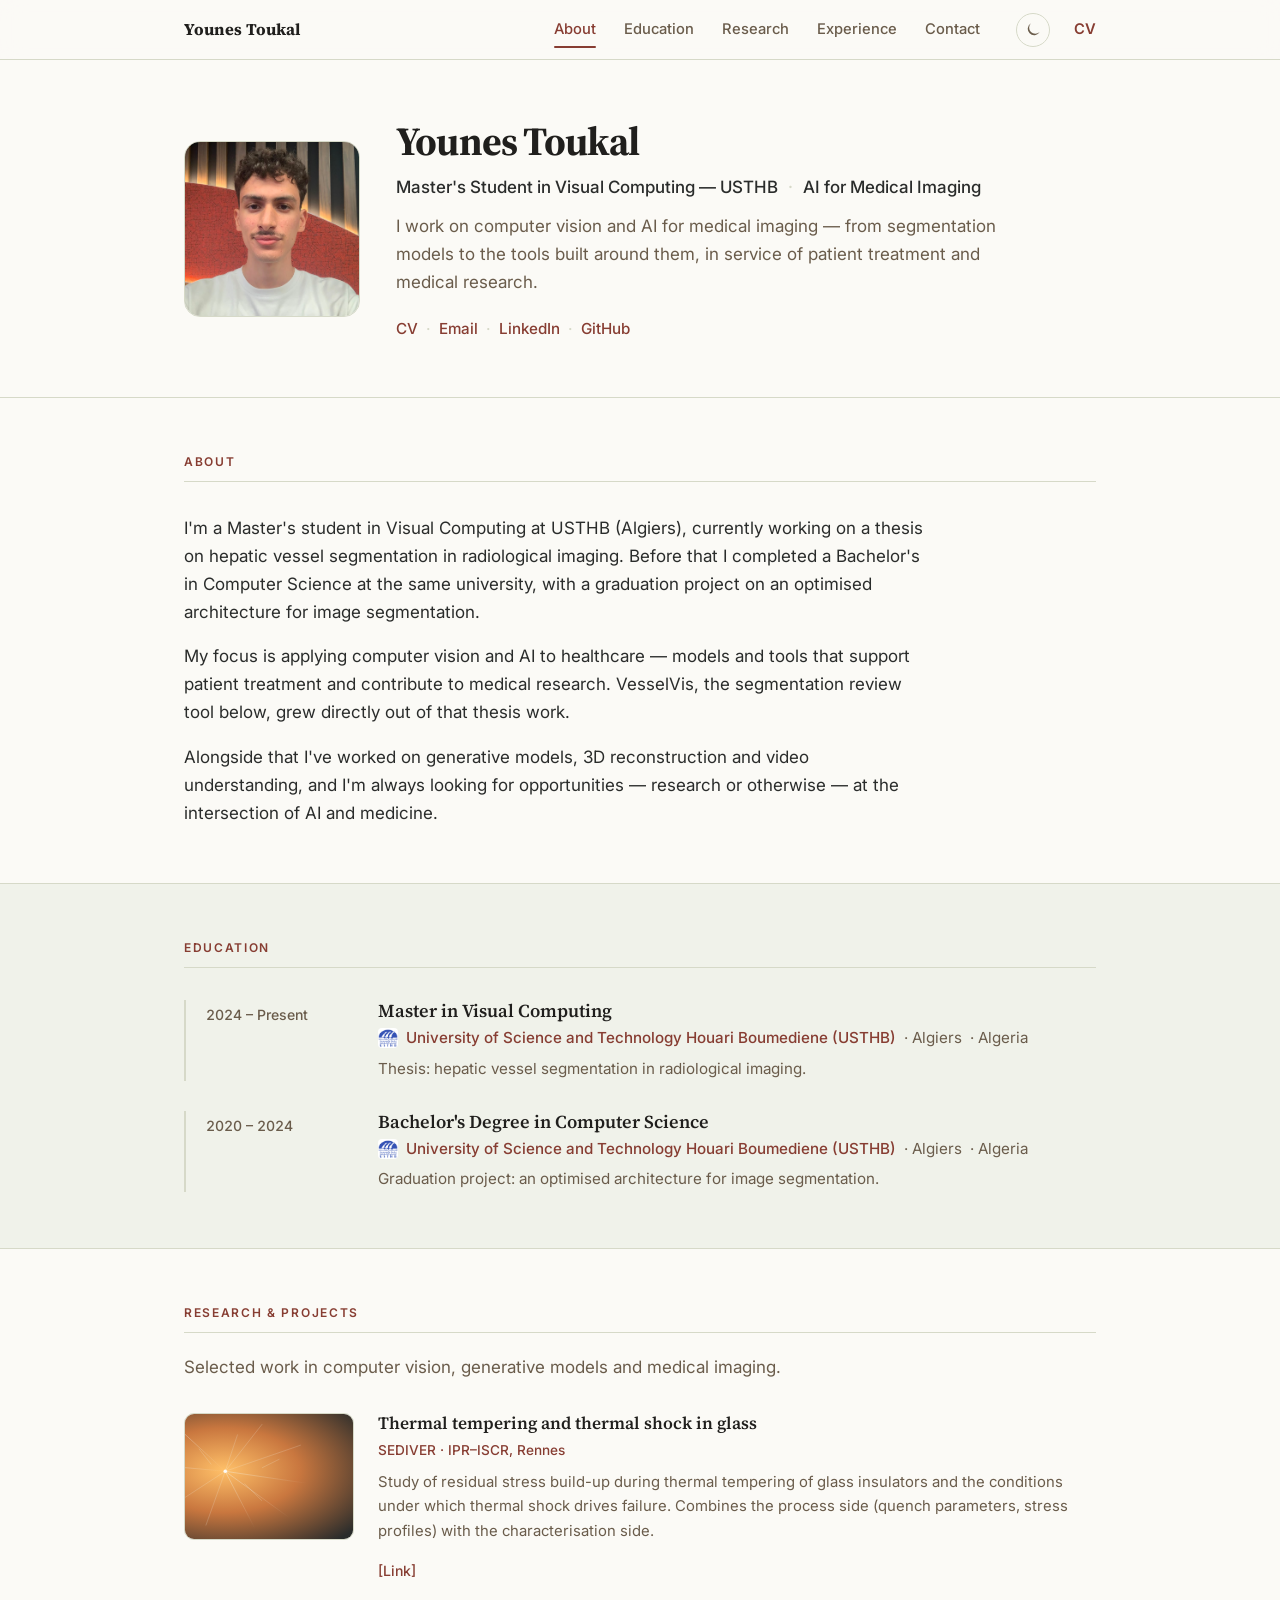
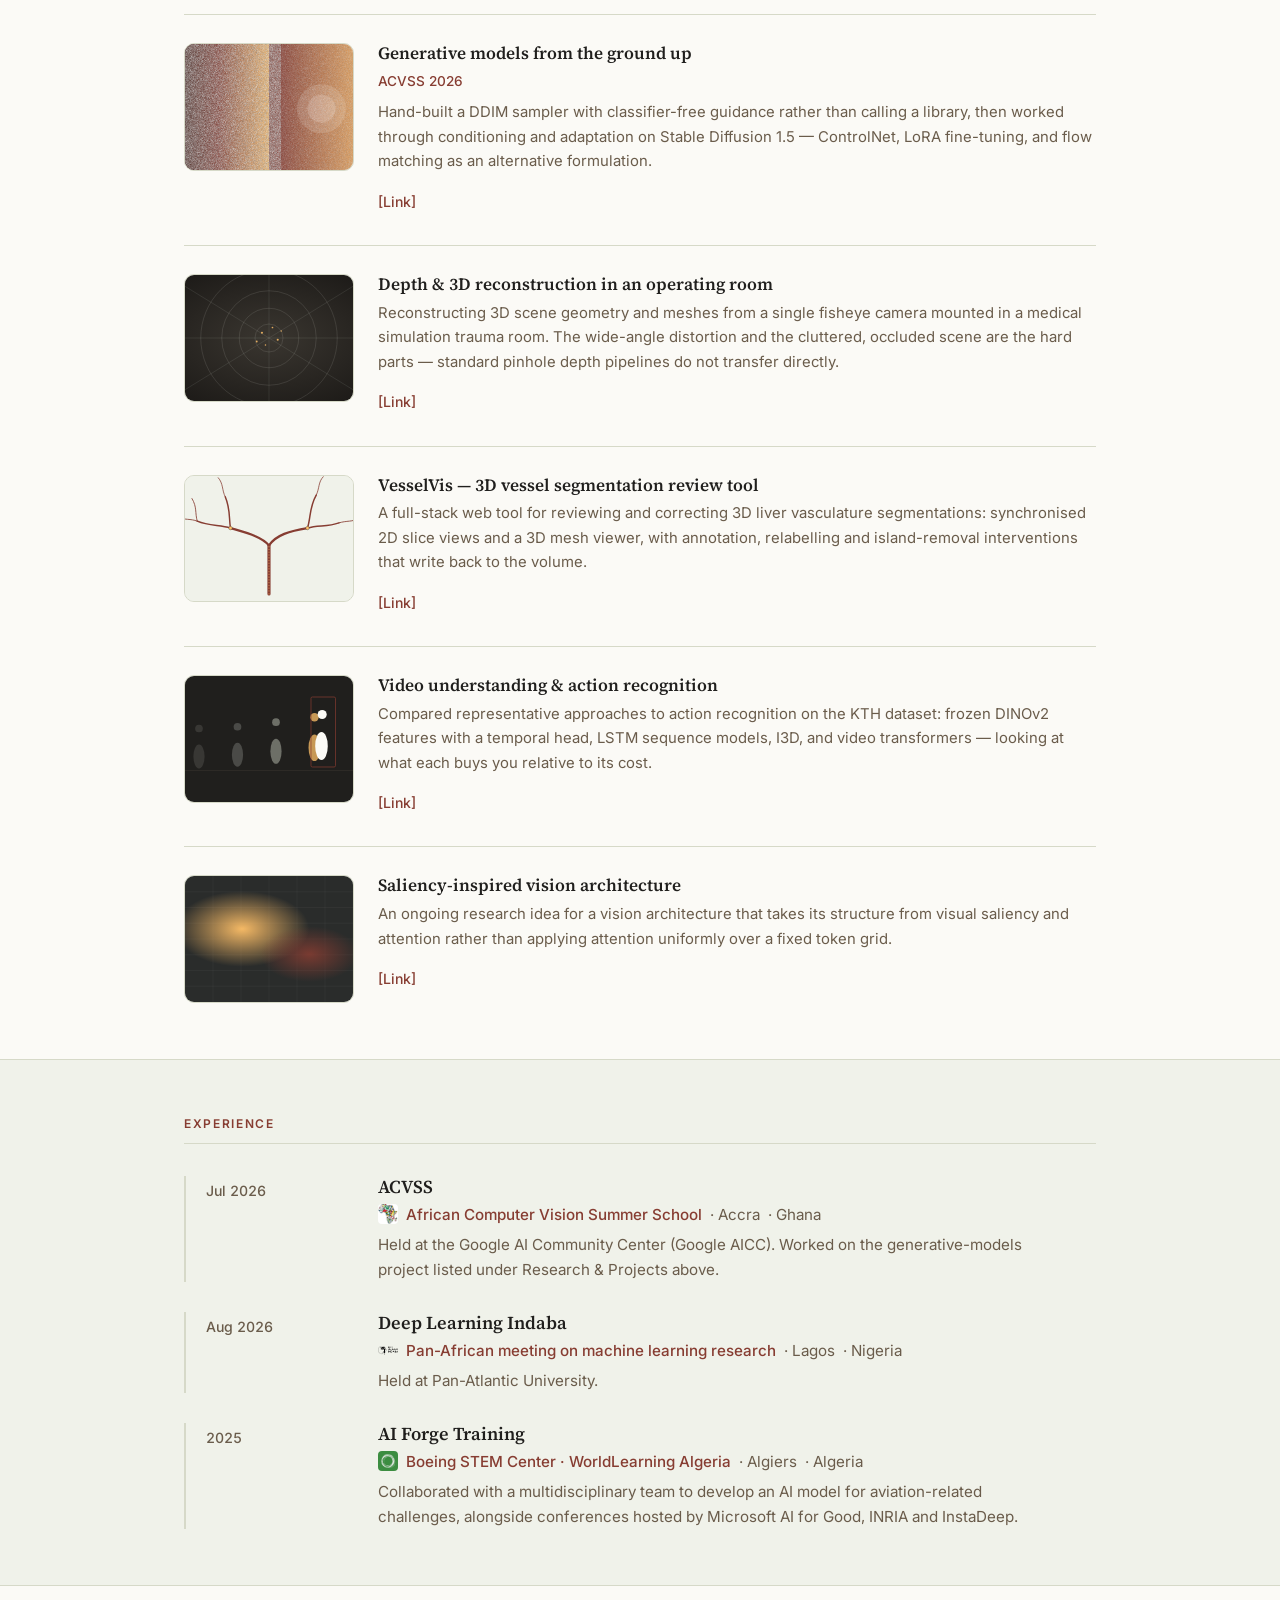
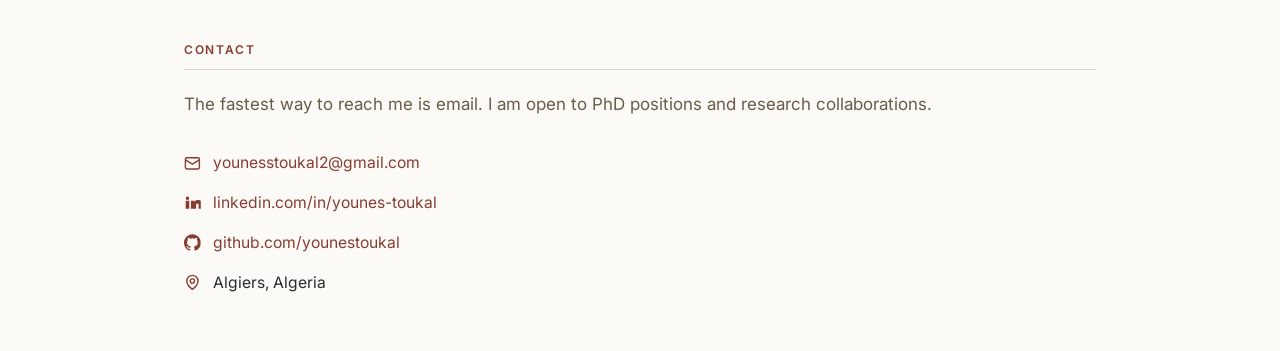
==== commit 1d2060f2: "Revert "Fold Education into About as a compact credentials list" This reverts commit e04179e0680a965" ====
--- a/index.html
+++ b/index.html
@@ -107,6 +107,7 @@
 
     <div class="navbar-menu">
       <a class="navbar-item" href="#about">About</a>
+      <a class="navbar-item" href="#education">Education</a>
       <a class="navbar-item" href="#research">Research</a>
       <a class="navbar-item" href="#experience">Experience</a>
       <a class="navbar-item" href="#contact">Contact</a>
@@ -172,14 +173,44 @@
   <div class="container">
     <h2 class="section-label">About</h2>
 
+    <div class="content prose">
+      <p>
+        I'm a Master's student in Visual Computing at USTHB (Algiers), currently working on a thesis
+        on hepatic vessel segmentation in radiological imaging. Before that I completed a Bachelor's
+        in Computer Science at the same university, with a graduation project on an optimised
+        architecture for image segmentation.
+      </p>
+      <p>
+        My focus is applying computer vision and AI to healthcare &mdash; models and tools that support
+        patient treatment and contribute to medical research. VesselVis, the segmentation review tool
+        below, grew directly out of that thesis work.
+      </p>
+      <p>
+        Alongside that I've worked on generative models, 3D reconstruction and video understanding, and
+        I'm always looking for opportunities &mdash; research or otherwise &mdash; at the intersection of
+        AI and medicine.
+      </p>
+    </div>
+  </div>
+</section>
+
+
+<!-- ============================================================
+     Education
+     ============================================================ -->
+<section class="section is-alt" id="education">
+  <div class="container">
+    <h2 class="section-label">Education</h2>
+
     <!-- ============================================================
-         TEMPLATE for a new degree entry — copy everything from <li to
-         </li>, paste it anywhere in the list below, fill in the blanks.
-         Same pattern reused as-is in the Experience section further
-         down. .timeline-logo, .timeline-location and .timeline-detail
-         are all optional — delete any of them you don't need. For a
-         new logo, drop a square image in static/images/logos/ and
-         point the <img> at it — any image works, shown at real colour.
+         TEMPLATE — copy everything from <li to </li>, paste it
+         anywhere in the list below, and fill in the blanks. This
+         same pattern (<ul class="timeline">, <li class="timeline-item">)
+         is reused as-is in the Experience section further down.
+         .timeline-logo, .timeline-location and .timeline-detail are all
+         optional — delete any of them you don't need. For a new logo,
+         drop a square image in static/images/logos/ and point the <img>
+         at it (any image works — it's grayscale-filtered by CSS).
 
     <li class="timeline-item">
       <div class="timeline-date">[e.g. 2024 &ndash; Present, or just a year]</div>
@@ -199,7 +230,7 @@
 
          ============================================================ -->
 
-    <ul class="timeline timeline-tight">
+    <ul class="timeline">
       <li class="timeline-item">
         <div class="timeline-date">2024 &ndash; Present</div>
         <div class="timeline-body">
@@ -232,19 +263,6 @@
         </div>
       </li>
     </ul>
-
-    <div class="content prose">
-      <p>
-        My focus is applying computer vision and AI to healthcare &mdash; models and tools that support
-        patient treatment and contribute to medical research. VesselVis, the segmentation review tool
-        below, grew directly out of my thesis work.
-      </p>
-      <p>
-        Alongside that I've worked on generative models, 3D reconstruction and video understanding, and
-        I'm always looking for opportunities &mdash; research or otherwise &mdash; at the intersection of
-        AI and medicine.
-      </p>
-    </div>
   </div>
 </section>
 
@@ -252,7 +270,7 @@
 <!-- ============================================================
      Research / Projects
      ============================================================ -->
-<section class="section is-alt" id="research">
+<section class="section" id="research">
   <div class="container">
     <h2 class="section-label">Research &amp; Projects</h2>
     <p class="section-intro">
@@ -411,7 +429,7 @@
      Same <li class="timeline-item"> pattern as Education — see the
      TEMPLATE comment there for a block to copy.
      ============================================================ -->
-<section class="section" id="experience">
+<section class="section is-alt" id="experience">
   <div class="container">
     <h2 class="section-label">Experience</h2>
 
@@ -473,7 +491,7 @@
 <!-- ============================================================
      Contact
      ============================================================ -->
-<section class="section is-alt" id="contact">
+<section class="section" id="contact">
   <div class="container">
     <h2 class="section-label">Contact</h2>
     <p class="section-intro">
--- a/static/css/index.css
+++ b/static/css/index.css
@@ -366,14 +366,6 @@
 
 .timeline { display: grid; gap: 30px; }
 
-/* Used for the credentials list nested in About, rather than standing as
-   its own section — a bit tighter since it's supporting detail alongside
-   the bio, not a full top-level list on its own. */
-.timeline-tight {
-  gap: 20px;
-  margin-bottom: 36px;
-}
-
 .timeline-item {
   display: grid;
   grid-template-columns: 148px 1fr;
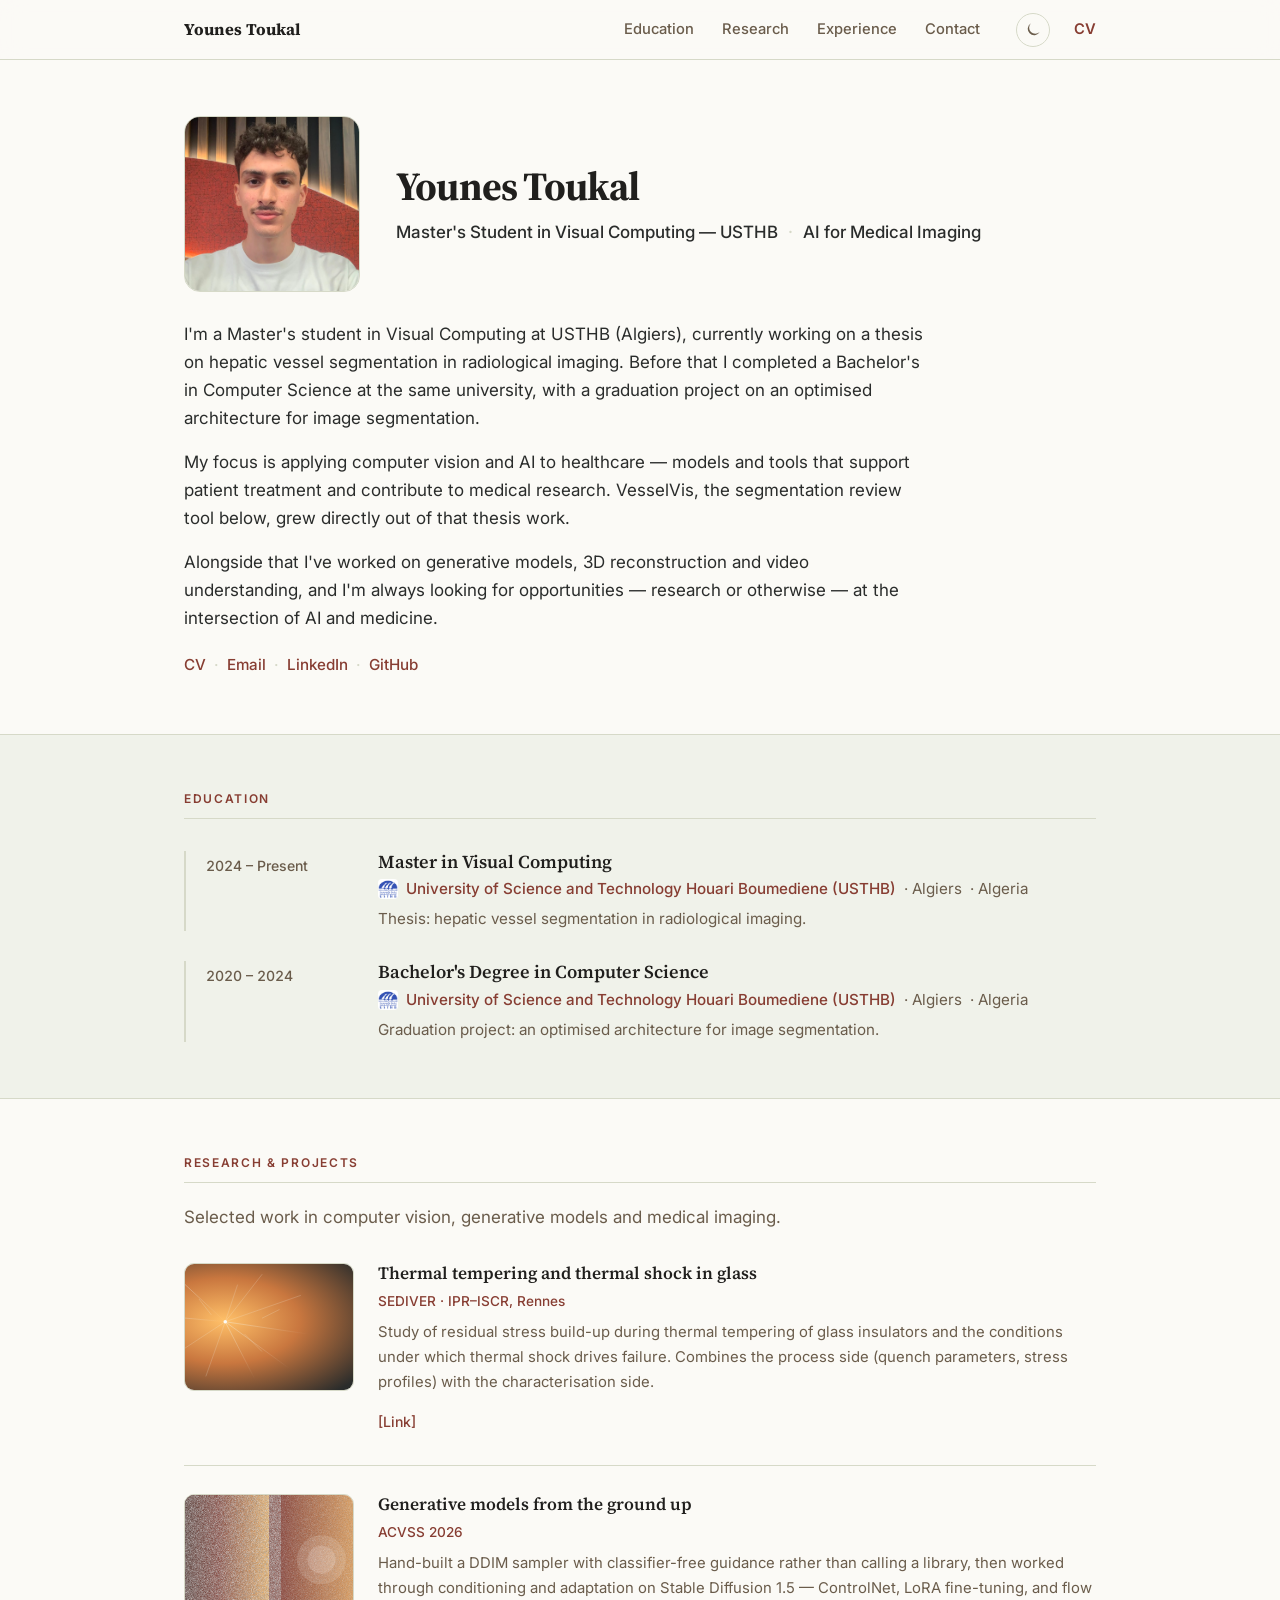
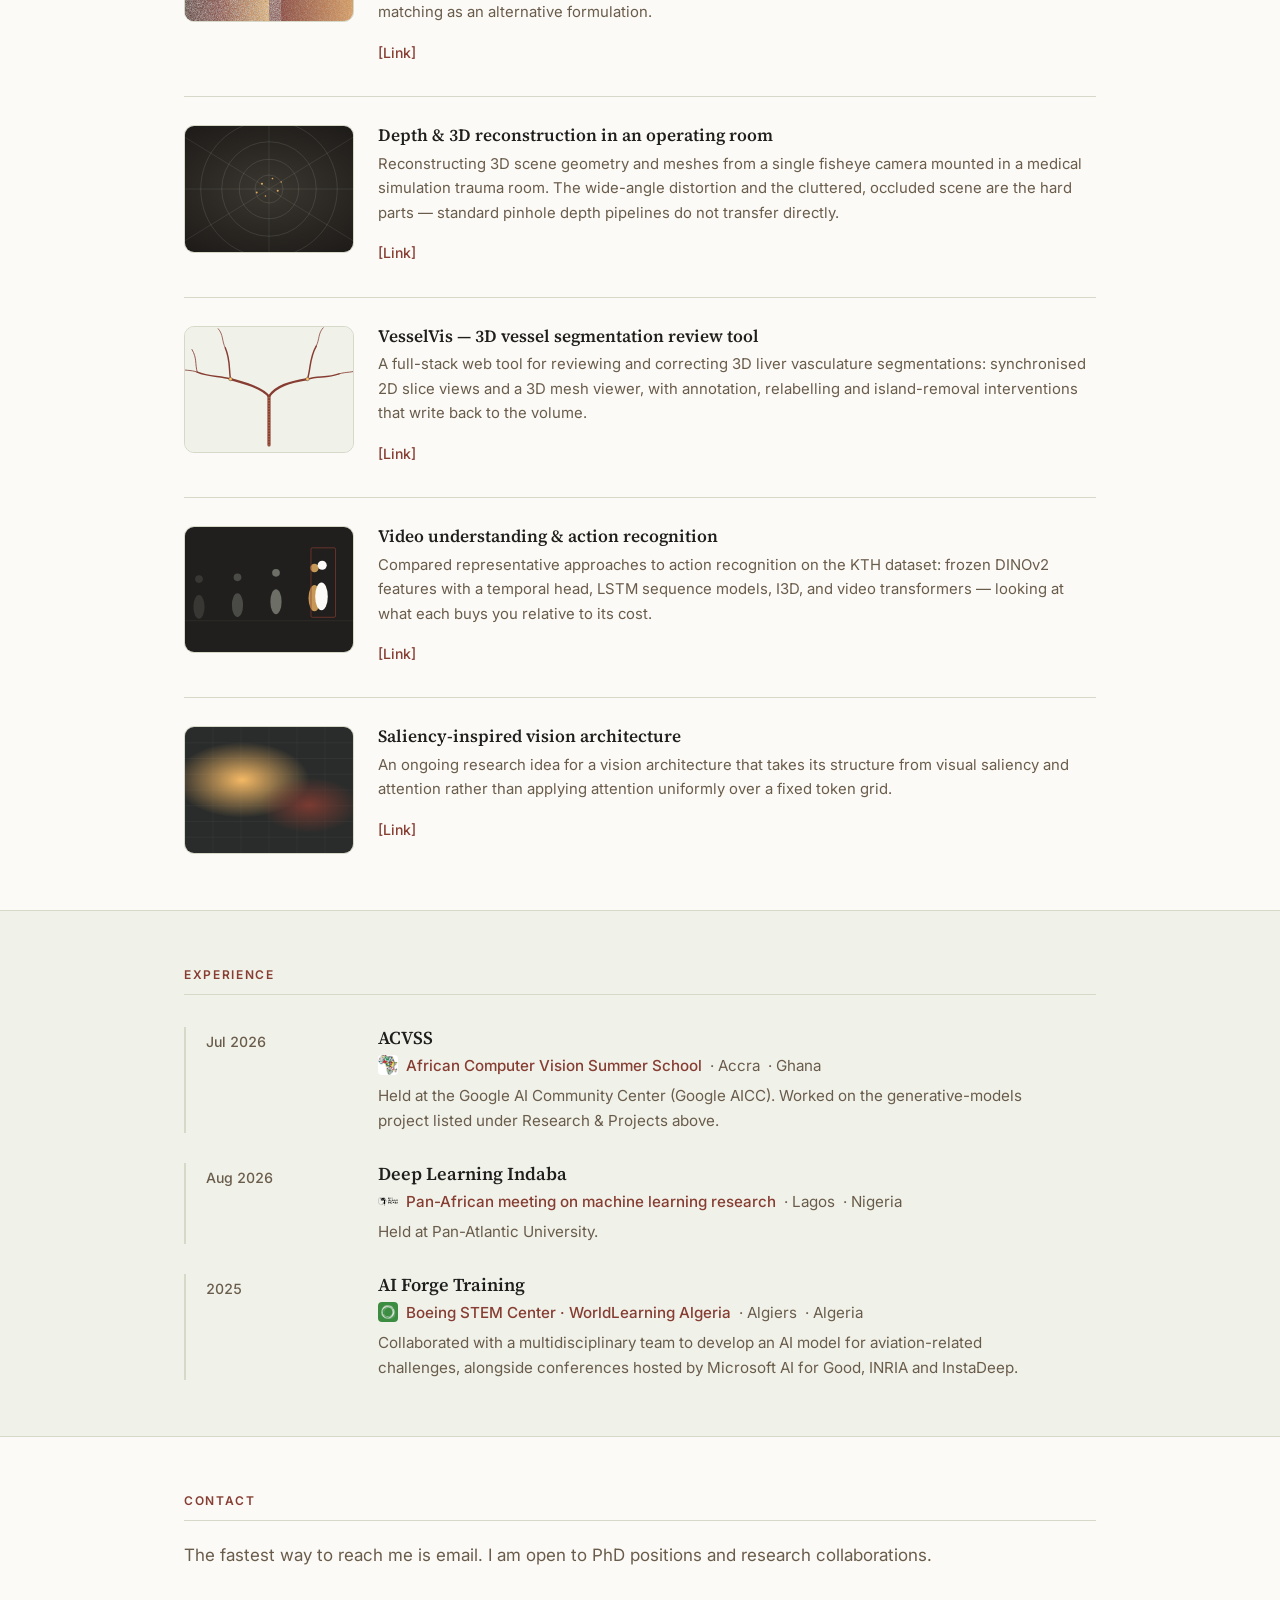
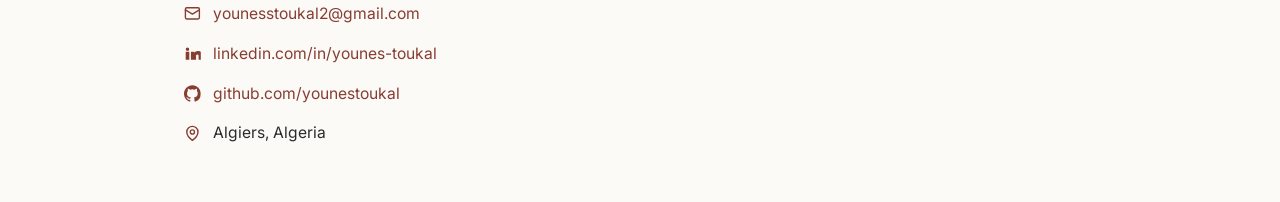
==== commit f7cf3238: "Fold About into the Hero instead of a separate section The bio now lives directly in the Hero, in a " ====
--- a/index.html
+++ b/index.html
@@ -106,7 +106,6 @@
     <a class="navbar-brand" href="#home">Younes&nbsp;Toukal</a>
 
     <div class="navbar-menu">
-      <a class="navbar-item" href="#about">About</a>
       <a class="navbar-item" href="#education">Education</a>
       <a class="navbar-item" href="#research">Research</a>
       <a class="navbar-item" href="#experience">Experience</a>
@@ -141,38 +140,15 @@
         <span class="sep">·</span>
         AI for Medical Imaging
       </p>
-
-      <p class="hero-tagline">
-        I work on computer vision and AI for medical imaging &mdash; from segmentation models to
-        the tools built around them, in service of patient treatment and medical research.
-      </p>
-
-      <div class="hero-actions">
-        <a href="./static/pdfs/CV.pdf" target="_blank" rel="noopener">CV</a>
-        <span class="dot">&middot;</span>
-        <a class="email-link" href="mailto:younesstoukal2@gmail.com">Email</a>
-        <span class="dot">&middot;</span>
-        <a href="https://www.linkedin.com/in/younes-toukal/" rel="noopener" target="_blank">LinkedIn</a>
-        <span class="dot">&middot;</span>
-        <a href="https://github.com/younestoukal" rel="noopener" target="_blank">GitHub</a>
-        <!-- Google Scholar — uncomment and fill in the profile URL once you have one.
-        <span class="dot">&middot;</span>
-        <a href="https://scholar.google.com/citations?user=TODO" rel="noopener" target="_blank">Scholar</a>
-        -->
-      </div>
     </div>
 
   </div>
-</section>
-
-
-<!-- ============================================================
-     About
-     ============================================================ -->
-<section class="section" id="about">
-  <div class="container">
-    <h2 class="section-label">About</h2>
-
+
+  <!-- ============================================================
+       Bio — the former About section, folded into the Hero itself
+       rather than kept as a separate section further down the page.
+       ============================================================ -->
+  <div class="container hero-bio">
     <div class="content prose">
       <p>
         I'm a Master's student in Visual Computing at USTHB (Algiers), currently working on a thesis
@@ -191,6 +167,20 @@
         AI and medicine.
       </p>
     </div>
+
+    <div class="hero-actions">
+      <a href="./static/pdfs/CV.pdf" target="_blank" rel="noopener">CV</a>
+      <span class="dot">&middot;</span>
+      <a class="email-link" href="mailto:younesstoukal2@gmail.com">Email</a>
+      <span class="dot">&middot;</span>
+      <a href="https://www.linkedin.com/in/younes-toukal/" rel="noopener" target="_blank">LinkedIn</a>
+      <span class="dot">&middot;</span>
+      <a href="https://github.com/younestoukal" rel="noopener" target="_blank">GitHub</a>
+      <!-- Google Scholar — uncomment and fill in the profile URL once you have one.
+      <span class="dot">&middot;</span>
+      <a href="https://scholar.google.com/citations?user=TODO" rel="noopener" target="_blank">Scholar</a>
+      -->
+    </div>
   </div>
 </section>
 
--- a/static/css/index.css
+++ b/static/css/index.css
@@ -324,8 +324,14 @@
   align-items: center;
   gap: 36px;
   padding-top: 56px;
-  padding-bottom: 56px;
-}
+  padding-bottom: 28px;
+}
+
+/* Bio — the former About section's content, folded straight into the
+   Hero: full container width rather than confined to the narrow
+   column beside the portrait, since it runs longer than a tagline. */
+.hero-bio { padding-bottom: 56px; }
+.hero-bio .prose { margin-bottom: 20px; }
 
 .hero-portrait {
   width: 176px;
@@ -600,6 +606,101 @@
   border-radius: var(--radius);
   border: 1px solid var(--rule);
   background: var(--bg-alt);
+  cursor: pointer;
+  transition: opacity .15s ease;
+}
+.gallery img:hover { opacity: 0.85; }
+
+
+/* --------------------------------------------------------------------------
+   Lightbox — click a gallery photo to open it large, step through the
+   rest of that gallery with prev/next or the arrow keys. Built by JS,
+   not present in the HTML; closes on backdrop click, the close button,
+   or Escape. Inspired by 4M's image-carousel panels (4m.epfl.ch): step
+   through examples, immediate visual feedback, a small "2 / 3" counter.
+   -------------------------------------------------------------------------- */
+
+.lightbox {
+  position: fixed;
+  inset: 0;
+  z-index: 80;
+  display: flex;
+  align-items: center;
+  justify-content: center;
+  padding: 40px;
+  background: rgba(10, 9, 8, 0.82);
+  animation: lightbox-fade .15s ease;
+}
+@keyframes lightbox-fade {
+  from { opacity: 0; }
+  to { opacity: 1; }
+}
+
+.lightbox-image {
+  max-width: min(900px, 100%);
+  max-height: 100%;
+  width: auto;
+  height: auto;
+  border-radius: var(--radius);
+  box-shadow: 0 20px 60px rgba(0, 0, 0, 0.4);
+}
+
+.lightbox-close {
+  position: absolute;
+  top: 20px;
+  right: 24px;
+  width: 40px;
+  height: 40px;
+  display: inline-flex;
+  align-items: center;
+  justify-content: center;
+  border: none;
+  border-radius: 999px;
+  background: rgba(255, 255, 255, 0.12);
+  color: #fbfaf6;
+  font-size: 1.3rem;
+  line-height: 1;
+  cursor: pointer;
+}
+.lightbox-close:hover { background: rgba(255, 255, 255, 0.22); }
+
+.lightbox-nav {
+  position: absolute;
+  top: 50%;
+  transform: translateY(-50%);
+  width: 44px;
+  height: 44px;
+  display: inline-flex;
+  align-items: center;
+  justify-content: center;
+  border: none;
+  border-radius: 999px;
+  background: rgba(255, 255, 255, 0.12);
+  color: #fbfaf6;
+  font-size: 1.4rem;
+  line-height: 1;
+  cursor: pointer;
+}
+.lightbox-nav:hover { background: rgba(255, 255, 255, 0.22); }
+.lightbox-prev { left: 16px; }
+.lightbox-next { right: 16px; }
+
+.lightbox-counter {
+  position: absolute;
+  bottom: 22px;
+  left: 50%;
+  transform: translateX(-50%);
+  font-size: 0.85rem;
+  font-weight: 500;
+  font-variant-numeric: tabular-nums;
+  color: rgba(251, 250, 246, 0.75);
+}
+
+@media (max-width: 720px) {
+  .lightbox { padding: 20px 56px; }
+  .lightbox-nav { width: 38px; height: 38px; }
+  .lightbox-prev { left: 4px; }
+  .lightbox-next { right: 4px; }
 }
 
 
@@ -686,8 +787,10 @@
     align-items: flex-start;
     gap: 24px;
     padding-top: 40px;
-    padding-bottom: 40px;
+    padding-bottom: 20px;
   }
+
+  .hero-bio { padding-bottom: 40px; }
 
   .hero-portrait { width: 128px; height: 128px; }
 
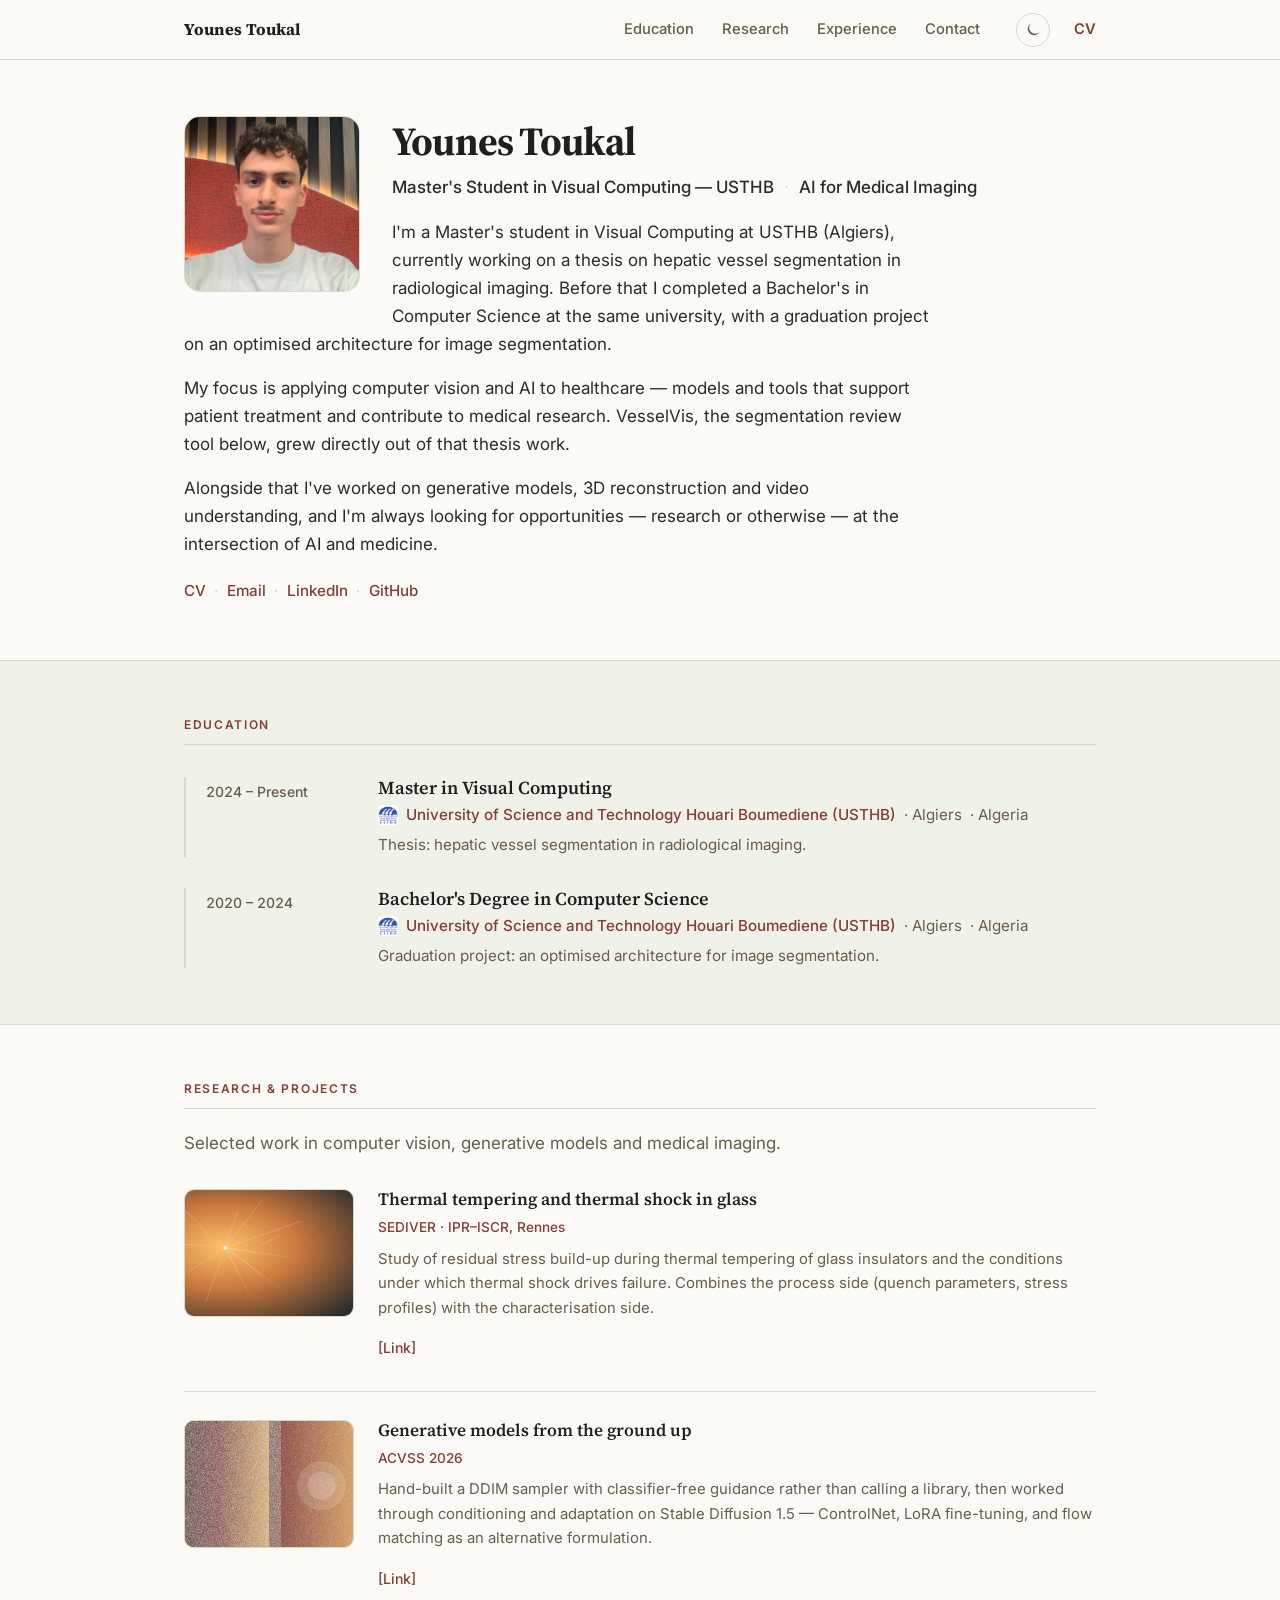
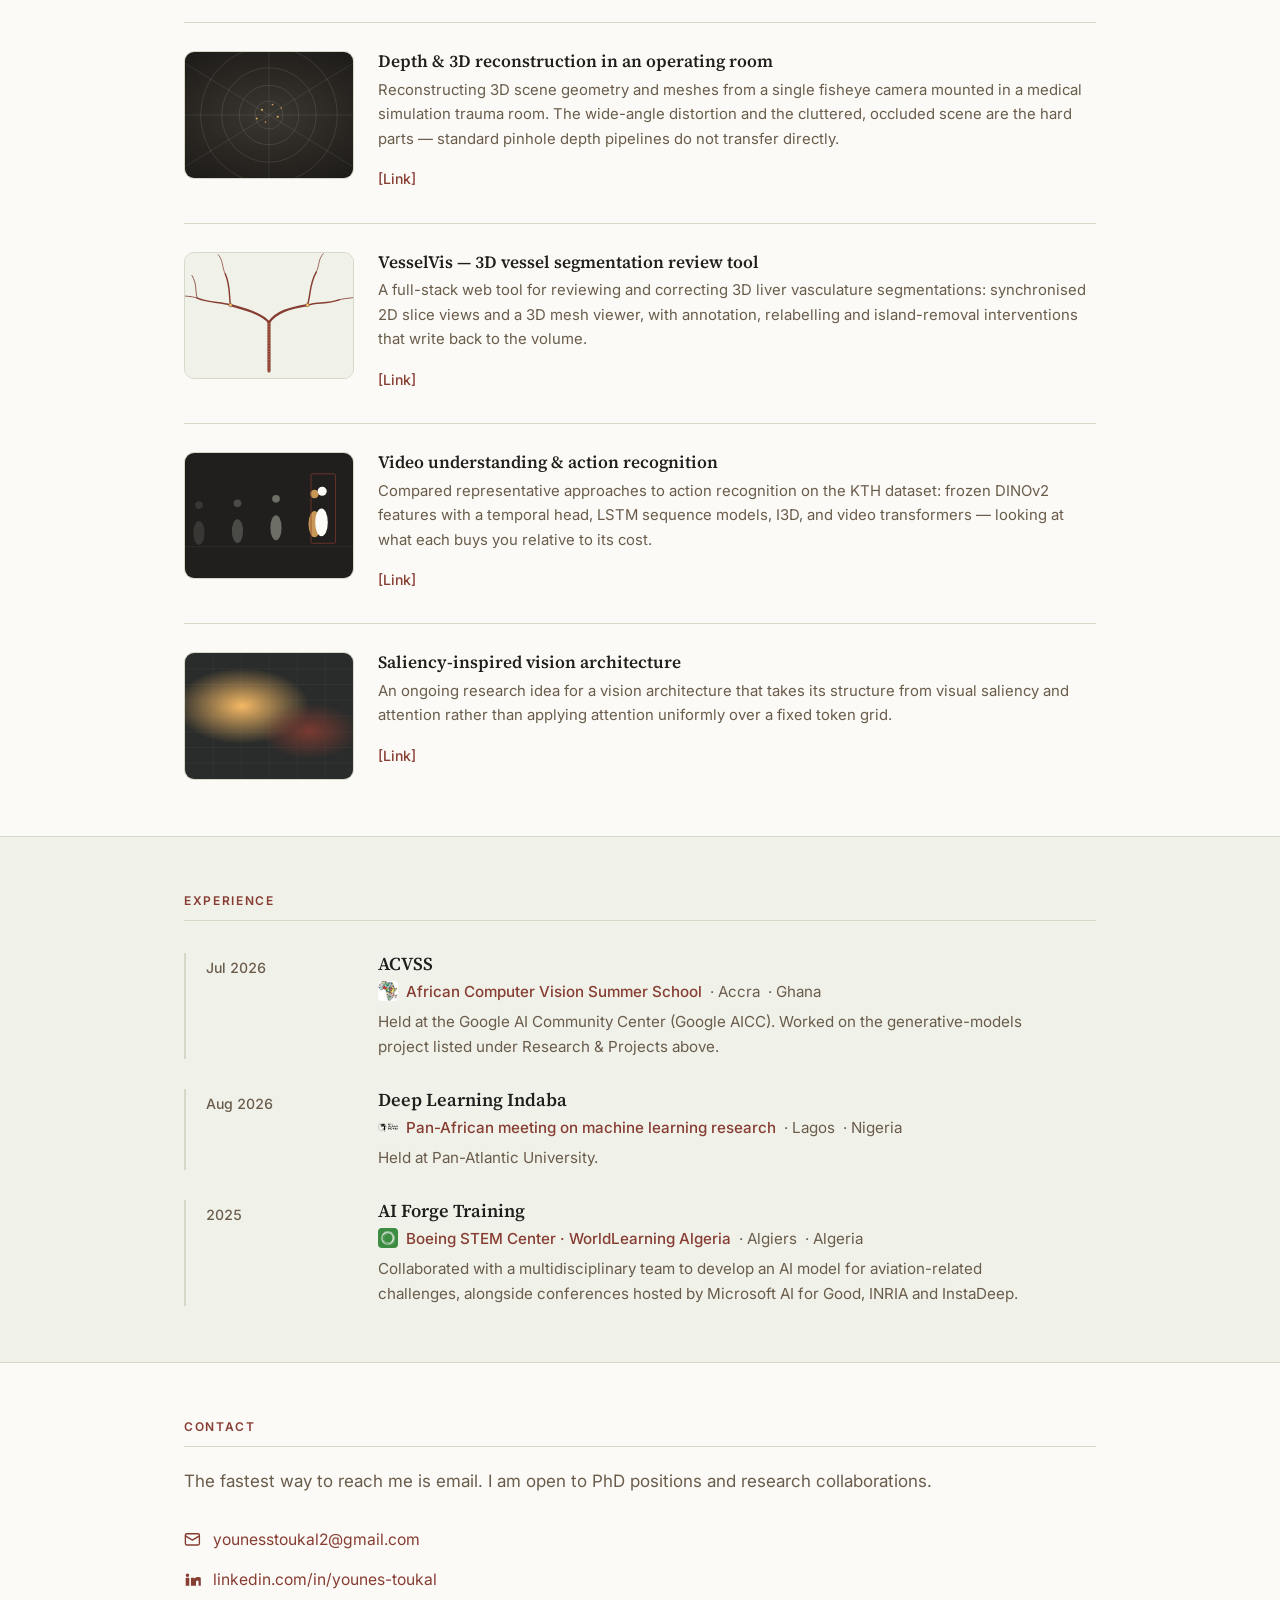
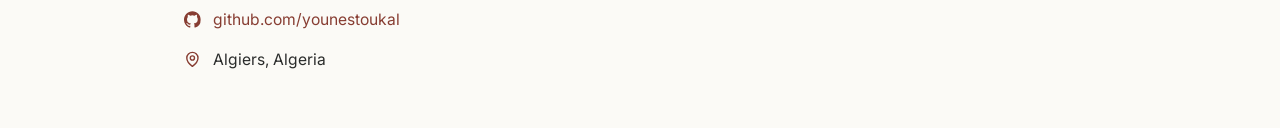
==== commit 68d50d93: "Rebuild Hero as text wrapping a floated portrait, not two stacked blocks The previous merge put the " ====
--- a/index.html
+++ b/index.html
@@ -127,29 +127,26 @@
      Hero
      ============================================================ -->
 <section class="hero" id="home">
+  <!-- ============================================================
+       Portrait floats left; the name, role, bio and actions below are
+       all normal flow content that wraps around it — text runs beside
+       the photo, then continues at full container width once past its
+       bottom edge, rather than sitting in a fixed side-by-side column.
+       ============================================================ -->
   <div class="container hero-content">
 
     <img class="hero-portrait" src="./static/images/headshot.jpg"
          alt="Portrait of Younes Toukal" width="180" height="180">
 
-    <div class="hero-text">
-      <h1 class="name-title">Younes Toukal</h1>
-
-      <p class="hero-role">
-        Master's Student in Visual Computing &mdash; USTHB
-        <span class="sep">·</span>
-        AI for Medical Imaging
-      </p>
-    </div>
-
-  </div>
-
-  <!-- ============================================================
-       Bio — the former About section, folded into the Hero itself
-       rather than kept as a separate section further down the page.
-       ============================================================ -->
-  <div class="container hero-bio">
-    <div class="content prose">
+    <h1 class="name-title">Younes Toukal</h1>
+
+    <p class="hero-role">
+      Master's Student in Visual Computing &mdash; USTHB
+      <span class="sep">·</span>
+      AI for Medical Imaging
+    </p>
+
+    <div class="content prose hero-bio">
       <p>
         I'm a Master's student in Visual Computing at USTHB (Algiers), currently working on a thesis
         on hepatic vessel segmentation in radiological imaging. Before that I completed a Bachelor's
--- a/static/css/index.css
+++ b/static/css/index.css
@@ -320,44 +320,45 @@
 .hero { background: var(--bg); }
 
 .hero-content {
-  display: flex;
-  align-items: center;
-  gap: 36px;
+  /* flow-root establishes a new block formatting context, so this box
+     properly contains the floated portrait's height instead of
+     collapsing around it. */
+  display: flow-root;
   padding-top: 56px;
-  padding-bottom: 28px;
-}
-
-/* Bio — the former About section's content, folded straight into the
-   Hero: full container width rather than confined to the narrow
-   column beside the portrait, since it runs longer than a tagline. */
-.hero-bio { padding-bottom: 56px; }
-.hero-bio .prose { margin-bottom: 20px; }
+  padding-bottom: 56px;
+}
 
 .hero-portrait {
+  float: left;
+  margin: 0 32px 20px 0;
   width: 176px;
   height: 176px;
-  flex: none;
   object-fit: cover;
   border-radius: 16px;              /* softly-rounded square, per PLAN §2 */
   border: 1px solid var(--rule);
   background: var(--bg-alt);
 }
-
-.hero-text { min-width: 0; }
 
 .name-title {
   font-size: clamp(1.9rem, 4.5vw, 2.5rem);
   font-weight: 700;
   letter-spacing: -0.02em;
   margin-bottom: 8px;
+  margin-top: 0;
 }
 
 .hero-role {
   font-size: 1.06rem;
   font-weight: 500;
   color: var(--ink);
-  margin-bottom: 10px;
-}
+  margin-bottom: 16px;
+}
+
+/* Bio — the former About section's content, folded straight into the
+   Hero. Starts beside the portrait (still within the float's height)
+   and continues at full container width once past it, rather than
+   being confined to a fixed side-by-side column. */
+.hero-bio { margin-bottom: 20px; }
 .hero-role .sep { color: var(--rule); margin: 0 6px; }
 
 .hero-tagline {
@@ -783,14 +784,19 @@
 
 @media (max-width: 860px) {
   .hero-content {
-    flex-direction: column;
-    align-items: flex-start;
-    gap: 24px;
     padding-top: 40px;
-    padding-bottom: 20px;
+    padding-bottom: 40px;
   }
 
-  .hero-bio { padding-bottom: 40px; }
+  /* Text wrapping around a float reads as cramped on a narrow phone —
+     drop the float and stack normally instead. */
+  .hero-portrait {
+    float: none;
+    display: block;
+    width: 128px;
+    height: 128px;
+    margin: 0 0 20px;
+  }
 
   .hero-portrait { width: 128px; height: 128px; }
 
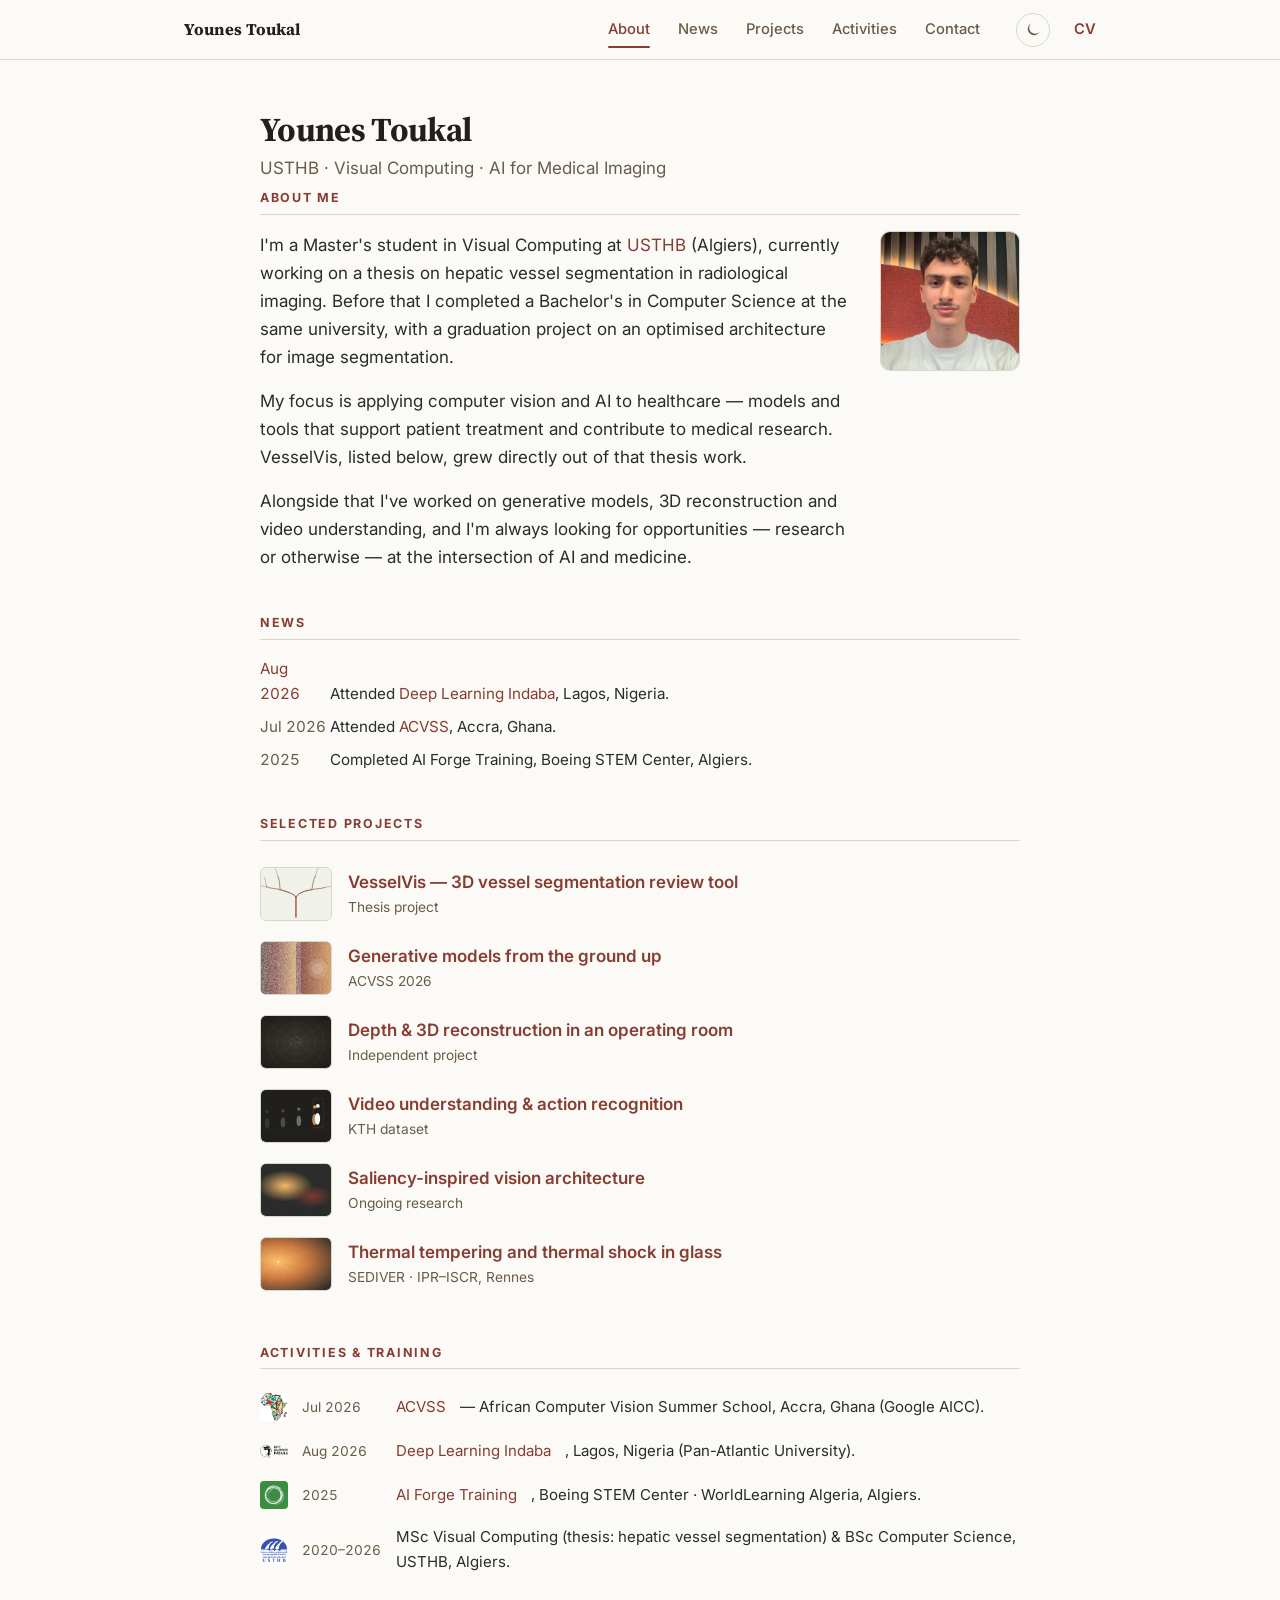
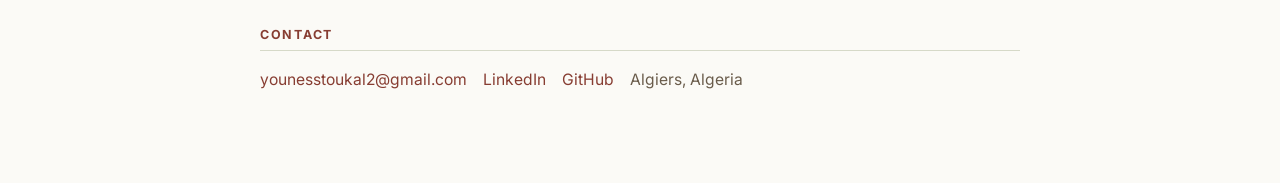
==== commit 9f538c4e: "Rebuild the site as the Zamir/vilab-style dense layout Full implementation, not a port of the throwa" ====
--- a/index.html
+++ b/index.html
@@ -53,39 +53,11 @@
 <body>
 
 <!-- ============================================================
-     Inline SVG icon sprite — no icon-font dependency.
+     Inline SVG icon sprite — no icon-font dependency. Only the theme
+     toggle needs one now; Contact is plain text links, matching the
+     dense faculty-page style below.
      ============================================================ -->
 <svg xmlns="http://www.w3.org/2000/svg" style="display:none" aria-hidden="true">
-  <symbol id="icon-download" viewBox="0 0 24 24" fill="none" stroke="currentColor" stroke-width="2"
-          stroke-linecap="round" stroke-linejoin="round">
-    <path d="M21 15v4a2 2 0 0 1-2 2H5a2 2 0 0 1-2-2v-4"/><polyline points="7 10 12 15 17 10"/>
-    <line x1="12" y1="15" x2="12" y2="3"/>
-  </symbol>
-  <symbol id="icon-mail" viewBox="0 0 24 24" fill="none" stroke="currentColor" stroke-width="2"
-          stroke-linecap="round" stroke-linejoin="round">
-    <rect x="2" y="4" width="20" height="16" rx="2"/><path d="m2 7 10 6 10-6"/>
-  </symbol>
-  <symbol id="icon-linkedin" viewBox="0 0 24 24" fill="currentColor">
-    <path d="M4.98 3.5a2.5 2.5 0 1 1 0 5 2.5 2.5 0 0 1 0-5zM2.4 9.5h5.16V21H2.4zM9.9 9.5h4.94v1.57h.07c.69-1.24
-             2.37-2.55 4.88-2.55 5.22 0 6.18 3.28 6.18 7.55V21h-5.15v-4.86c0-1.16-.02-2.65-1.68-2.65-1.68
-             0-1.94 1.26-1.94 2.57V21H9.9z"/>
-  </symbol>
-  <symbol id="icon-github" viewBox="0 0 24 24" fill="currentColor">
-    <path d="M12 .5C5.37.5 0 5.87 0 12.5c0 5.3 3.44 9.8 8.2 11.39.6.11.82-.26.82-.58
-             0-.29-.01-1.05-.02-2.06-3.34.72-4.04-1.61-4.04-1.61-.55-1.39-1.34-1.76-1.34-1.76-1.09-.75.08-.73.08-.73
-             1.2.08 1.84 1.24 1.84 1.24 1.07 1.84 2.81 1.31 3.5 1 .11-.78.42-1.31.76-1.61-2.67-.3-5.47-1.34-5.47-5.96
-             0-1.32.47-2.39 1.24-3.23-.13-.3-.54-1.53.11-3.18 0 0 1.01-.32 3.3 1.23a11.5 11.5 0 0 1 6.01 0c2.29-1.55
-             3.3-1.23 3.3-1.23.65 1.65.24 2.88.12 3.18.77.84 1.23 1.91 1.23 3.23 0 4.63-2.8 5.65-5.48
-             5.95.43.37.81 1.1.81 2.22 0 1.6-.01 2.9-.01 3.29 0 .32.21.7.83.58A12.01 12.01 0 0 0 24 12.5C24
-             5.87 18.63.5 12 .5z"/>
-  </symbol>
-  <symbol id="icon-scholar" viewBox="0 0 24 24" fill="currentColor">
-    <path d="M12 2 1 8l11 6 9-4.91V16h2V8zM4 13.4V17c0 2.21 3.58 4 8 4s8-1.79 8-4v-3.6l-8 4.36z"/>
-  </symbol>
-  <symbol id="icon-pin" viewBox="0 0 24 24" fill="none" stroke="currentColor" stroke-width="2"
-          stroke-linecap="round" stroke-linejoin="round">
-    <path d="M20 10c0 6-8 12-8 12s-8-6-8-12a8 8 0 0 1 16 0z"/><circle cx="12" cy="10" r="3"/>
-  </symbol>
   <symbol id="icon-sun" viewBox="0 0 24 24" fill="none" stroke="currentColor" stroke-width="2"
           stroke-linecap="round" stroke-linejoin="round">
     <circle cx="12" cy="12" r="4"/>
@@ -106,9 +78,10 @@
     <a class="navbar-brand" href="#home">Younes&nbsp;Toukal</a>
 
     <div class="navbar-menu">
-      <a class="navbar-item" href="#education">Education</a>
-      <a class="navbar-item" href="#research">Research</a>
-      <a class="navbar-item" href="#experience">Experience</a>
+      <a class="navbar-item" href="#about">About</a>
+      <a class="navbar-item" href="#news">News</a>
+      <a class="navbar-item" href="#research">Projects</a>
+      <a class="navbar-item" href="#experience">Activities</a>
       <a class="navbar-item" href="#contact">Contact</a>
     </div>
 
@@ -124,387 +97,209 @@
 
 
 <!-- ============================================================
-     Hero
+     Dense, text-first, single-column layout — one narrow container
+     for the whole page rather than full-bleed alternating sections.
+     Every block below follows the same pattern: a small-caps label
+     (.dense-label) then the block's content. See README for the
+     copy-paste recipe for each repeated block (project row, activity
+     row, news item).
      ============================================================ -->
-<section class="hero" id="home">
-  <!-- ============================================================
-       Portrait floats left; the name, role, bio and actions below are
-       all normal flow content that wraps around it — text runs beside
-       the photo, then continues at full container width once past its
-       bottom edge, rather than sitting in a fixed side-by-side column.
-       ============================================================ -->
-  <div class="container hero-content">
-
-    <img class="hero-portrait" src="./static/images/headshot.jpg"
-         alt="Portrait of Younes Toukal" width="180" height="180">
-
+<div class="container narrow page-content">
+
+  <!-- Hero — name and one-line credential; everything else (photo,
+       bio, contact) lives in its own labelled block below. -->
+  <div class="hero-block" id="home">
     <h1 class="name-title">Younes Toukal</h1>
-
-    <p class="hero-role">
-      Master's Student in Visual Computing &mdash; USTHB
-      <span class="sep">·</span>
-      AI for Medical Imaging
+    <p class="hero-role">USTHB &middot; Visual Computing &middot; AI for Medical Imaging</p>
+  </div>
+
+  <!-- ============================================================
+       About Me — bio text with the portrait docked to the right,
+       rather than a big photo up top in the hero.
+       ============================================================ -->
+  <section id="about">
+    <h2 class="dense-label">About Me</h2>
+    <div class="about-block">
+      <div class="content prose">
+        <p>
+          I'm a Master's student in Visual Computing at <a href="#about">USTHB</a> (Algiers), currently
+          working on a thesis on hepatic vessel segmentation in radiological imaging. Before that I
+          completed a Bachelor's in Computer Science at the same university, with a graduation project
+          on an optimised architecture for image segmentation.
+        </p>
+        <p>
+          My focus is applying computer vision and AI to healthcare &mdash; models and tools that support
+          patient treatment and contribute to medical research. VesselVis, listed below, grew directly
+          out of that thesis work.
+        </p>
+        <p>
+          Alongside that I've worked on generative models, 3D reconstruction and video understanding, and
+          I'm always looking for opportunities &mdash; research or otherwise &mdash; at the intersection of
+          AI and medicine.
+        </p>
+      </div>
+      <img class="about-photo" src="./static/images/headshot.jpg" alt="Portrait of Younes Toukal">
+    </div>
+  </section>
+
+  <!-- ============================================================
+       News — every entry visible at once, scanned in a glance.
+       Newest first. To add an entry, copy one <li> block.
+
+       TODO: only the first two entries below are confirmed real
+       (ACVSS/Indaba dates+locations, sourced separately). The third
+       is real (from the CV) but replace or extend as new things
+       happen — a paper submission, a new conference, a PhD start.
+       ============================================================ -->
+  <section id="news">
+    <h2 class="dense-label">News</h2>
+    <ul class="news-plain">
+      <li><span class="news-plain-date">Aug 2026</span>Attended <a href="./deep-learning-indaba.html">Deep Learning Indaba</a>, Lagos, Nigeria.</li>
+      <li><span class="news-plain-date">Jul 2026</span>Attended <a href="./acvss.html">ACVSS</a>, Accra, Ghana.</li>
+      <li><span class="news-plain-date">2025</span>Completed AI Forge Training, Boeing STEM Center, Algiers.</li>
+    </ul>
+  </section>
+
+  <!-- ============================================================
+       Selected Projects — thumbnail-left rows, title and one-line
+       context only; the point of this style is density, not the
+       fuller description each project got in the card layout before.
+
+       TODO: every thumbnail below is a placeholder (static/images/projects/*.svg).
+       TODO: every project link points at github.com/younestoukal/<slug>, which
+       doesn't exist yet — replace with the real URL once there is one.
+       ============================================================ -->
+  <section id="research">
+    <h2 class="dense-label">Selected Projects</h2>
+
+    <!-- ============================================================
+         TEMPLATE — copy everything from <div class="project-row" to
+         the matching </div>, paste it anywhere in this section, and
+         fill in the blanks. .project-row-org is optional.
+
+    <div class="project-row">
+      <img src="./static/images/projects/PLACEHOLDER.svg" alt="[Project title] — placeholder">
+      <div>
+        <div class="project-row-title"><a href="[URL]" rel="noopener" target="_blank">[Project title]</a></div>
+        <div class="project-row-org">[Venue, lab, dataset or collaborator]</div>
+      </div>
+    </div>
+
+         ============================================================ -->
+
+    <div class="project-row">
+      <img src="./static/images/projects/vesselvis.svg" alt="VesselVis — placeholder">
+      <div>
+        <div class="project-row-title"><a href="https://github.com/younestoukal/vesselvis" rel="noopener" target="_blank">VesselVis &mdash; 3D vessel segmentation review tool</a></div>
+        <div class="project-row-org">Thesis project</div>
+      </div>
+    </div>
+
+    <div class="project-row">
+      <img src="./static/images/projects/generative-models.svg" alt="Generative models from the ground up — placeholder">
+      <div>
+        <div class="project-row-title"><a href="https://github.com/younestoukal/generative-models" rel="noopener" target="_blank">Generative models from the ground up</a></div>
+        <div class="project-row-org">ACVSS 2026</div>
+      </div>
+    </div>
+
+    <div class="project-row">
+      <img src="./static/images/projects/depth-reconstruction.svg" alt="Depth and 3D reconstruction in an operating room — placeholder">
+      <div>
+        <div class="project-row-title"><a href="https://github.com/younestoukal/depth-reconstruction" rel="noopener" target="_blank">Depth &amp; 3D reconstruction in an operating room</a></div>
+        <div class="project-row-org">Independent project</div>
+      </div>
+    </div>
+
+    <div class="project-row">
+      <img src="./static/images/projects/video-understanding.svg" alt="Video understanding and action recognition — placeholder">
+      <div>
+        <div class="project-row-title"><a href="https://github.com/younestoukal/video-understanding" rel="noopener" target="_blank">Video understanding &amp; action recognition</a></div>
+        <div class="project-row-org">KTH dataset</div>
+      </div>
+    </div>
+
+    <div class="project-row">
+      <img src="./static/images/projects/vision-architecture.svg" alt="Saliency-inspired vision architecture — placeholder">
+      <div>
+        <div class="project-row-title"><a href="https://github.com/younestoukal/vision-architecture" rel="noopener" target="_blank">Saliency-inspired vision architecture</a></div>
+        <div class="project-row-org">Ongoing research</div>
+      </div>
+    </div>
+
+    <!-- Earlier work, outside the computer-vision focus above — kept
+         last on purpose. -->
+    <div class="project-row">
+      <img src="./static/images/projects/thermal-tempering.svg" alt="Thermal tempering and thermal shock in glass — placeholder">
+      <div>
+        <div class="project-row-title"><a href="https://github.com/younestoukal/thermal-tempering" rel="noopener" target="_blank">Thermal tempering and thermal shock in glass</a></div>
+        <div class="project-row-org">SEDIVER &middot; IPR&ndash;ISCR, Rennes</div>
+      </div>
+    </div>
+  </section>
+
+  <!-- ============================================================
+       Activities & Training — a compact logo timeline: summer
+       schools, conferences, training programmes and degrees all in
+       one dense list, rather than separate Education/Experience
+       sections with a full paragraph each.
+
+       TODO: only the first two dated entries are confirmed real
+       (ACVSS/Indaba); the others are from the CV.
+       ============================================================ -->
+  <section id="experience">
+    <h2 class="dense-label">Activities &amp; Training</h2>
+
+    <!-- ============================================================
+         TEMPLATE — copy everything from <div class="activity-row" to
+         the matching </div>, paste it anywhere in this section, and
+         fill in the blanks. Link the title only if there's a detail
+         page for it (see README for how to add one).
+
+    <div class="activity-row">
+      <img src="./static/images/logos/PLACEHOLDER.svg" alt="">
+      <span class="activity-row-date">[e.g. 2024, or a range]</span>
+      [Title], [institution/organisation], [city, country]. [One optional clause of detail.]
+    </div>
+
+         ============================================================ -->
+
+    <div class="activity-row">
+      <img src="./static/images/logos/acvss.jpg" alt="">
+      <span class="activity-row-date">Jul 2026</span>
+      <a href="./acvss.html">ACVSS</a> &mdash; African Computer Vision Summer School, Accra, Ghana (Google AICC).
+    </div>
+    <div class="activity-row">
+      <img src="./static/images/logos/dl-indaba.png" alt="">
+      <span class="activity-row-date">Aug 2026</span>
+      <a href="./deep-learning-indaba.html">Deep Learning Indaba</a>, Lagos, Nigeria (Pan-Atlantic University).
+    </div>
+    <div class="activity-row">
+      <img src="./static/images/logos/ai-forge.jpg" alt="">
+      <span class="activity-row-date">2025</span>
+      <a href="./ai-forge.html">AI Forge Training</a>, Boeing STEM Center &middot; WorldLearning Algeria, Algiers.
+    </div>
+    <div class="activity-row">
+      <img src="./static/images/logos/usthb.png" alt="">
+      <span class="activity-row-date">2020&ndash;2026</span>
+      MSc Visual Computing (thesis: hepatic vessel segmentation) &amp; BSc Computer Science, USTHB, Algiers.
+    </div>
+  </section>
+
+  <!-- ============================================================
+       Contact
+       ============================================================ -->
+  <section id="contact">
+    <h2 class="dense-label">Contact</h2>
+    <p class="contact-row">
+      <a class="email-link" href="mailto:younesstoukal2@gmail.com">younesstoukal2@gmail.com</a>
+      <a href="https://www.linkedin.com/in/younes-toukal/" rel="noopener" target="_blank">LinkedIn</a>
+      <a href="https://github.com/younestoukal" rel="noopener" target="_blank">GitHub</a>
+      <span class="contact-row-location">Algiers, Algeria</span>
     </p>
-
-    <div class="content prose hero-bio">
-      <p>
-        I'm a Master's student in Visual Computing at USTHB (Algiers), currently working on a thesis
-        on hepatic vessel segmentation in radiological imaging. Before that I completed a Bachelor's
-        in Computer Science at the same university, with a graduation project on an optimised
-        architecture for image segmentation.
-      </p>
-      <p>
-        My focus is applying computer vision and AI to healthcare &mdash; models and tools that support
-        patient treatment and contribute to medical research. VesselVis, the segmentation review tool
-        below, grew directly out of that thesis work.
-      </p>
-      <p>
-        Alongside that I've worked on generative models, 3D reconstruction and video understanding, and
-        I'm always looking for opportunities &mdash; research or otherwise &mdash; at the intersection of
-        AI and medicine.
-      </p>
-    </div>
-
-    <div class="hero-actions">
-      <a href="./static/pdfs/CV.pdf" target="_blank" rel="noopener">CV</a>
-      <span class="dot">&middot;</span>
-      <a class="email-link" href="mailto:younesstoukal2@gmail.com">Email</a>
-      <span class="dot">&middot;</span>
-      <a href="https://www.linkedin.com/in/younes-toukal/" rel="noopener" target="_blank">LinkedIn</a>
-      <span class="dot">&middot;</span>
-      <a href="https://github.com/younestoukal" rel="noopener" target="_blank">GitHub</a>
-      <!-- Google Scholar — uncomment and fill in the profile URL once you have one.
-      <span class="dot">&middot;</span>
-      <a href="https://scholar.google.com/citations?user=TODO" rel="noopener" target="_blank">Scholar</a>
-      -->
-    </div>
-  </div>
-</section>
-
-
-<!-- ============================================================
-     Education
-     ============================================================ -->
-<section class="section is-alt" id="education">
-  <div class="container">
-    <h2 class="section-label">Education</h2>
-
-    <!-- ============================================================
-         TEMPLATE — copy everything from <li to </li>, paste it
-         anywhere in the list below, and fill in the blanks. This
-         same pattern (<ul class="timeline">, <li class="timeline-item">)
-         is reused as-is in the Experience section further down.
-         .timeline-logo, .timeline-location and .timeline-detail are all
-         optional — delete any of them you don't need. For a new logo,
-         drop a square image in static/images/logos/ and point the <img>
-         at it (any image works — it's grayscale-filtered by CSS).
-
-    <li class="timeline-item">
-      <div class="timeline-date">[e.g. 2024 &ndash; Present, or just a year]</div>
-      <div class="timeline-body">
-        <h3 class="timeline-title">[Degree / role title]</h3>
-        <p class="timeline-org">
-          <img class="timeline-logo" src="./static/images/logos/PLACEHOLDER.svg" alt="">
-          [Institution or organisation]
-          <span class="timeline-location">[City]</span>
-          <span class="timeline-location">[Country]</span>
-        </p>
-        <p class="timeline-detail">
-          [One line of detail — thesis topic, key coursework, what the role involved.]
-        </p>
-      </div>
-    </li>
-
-         ============================================================ -->
-
-    <ul class="timeline">
-      <li class="timeline-item">
-        <div class="timeline-date">2024 &ndash; Present</div>
-        <div class="timeline-body">
-          <h3 class="timeline-title">Master in Visual Computing</h3>
-          <p class="timeline-org">
-            <img class="timeline-logo" src="./static/images/logos/usthb.png" alt="">
-            University of Science and Technology Houari Boumediene (USTHB)
-            <span class="timeline-location">Algiers</span>
-            <span class="timeline-location">Algeria</span>
-          </p>
-          <p class="timeline-detail">
-            Thesis: hepatic vessel segmentation in radiological imaging.
-          </p>
-        </div>
-      </li>
-
-      <li class="timeline-item">
-        <div class="timeline-date">2020 &ndash; 2024</div>
-        <div class="timeline-body">
-          <h3 class="timeline-title">Bachelor's Degree in Computer Science</h3>
-          <p class="timeline-org">
-            <img class="timeline-logo" src="./static/images/logos/usthb.png" alt="">
-            University of Science and Technology Houari Boumediene (USTHB)
-            <span class="timeline-location">Algiers</span>
-            <span class="timeline-location">Algeria</span>
-          </p>
-          <p class="timeline-detail">
-            Graduation project: an optimised architecture for image segmentation.
-          </p>
-        </div>
-      </li>
-    </ul>
-  </div>
-</section>
-
-
-<!-- ============================================================
-     Research / Projects
-     ============================================================ -->
-<section class="section" id="research">
-  <div class="container">
-    <h2 class="section-label">Research &amp; Projects</h2>
-    <p class="section-intro">
-      Selected work in computer vision, generative models and medical imaging.
-    </p>
-
-    <!-- TODO: every card image below is a placeholder (static/images/projects/*.svg).
-         Swap each src for a real photo or figure — same drop-in pattern as the headshot:
-         keep the filename or update the src, no other markup changes needed.
-         TODO: every card's .card-links entry is a placeholder — both the URL
-         (github.com/younestoukal/<slug> doesn't exist) and the label ("[Link]" —
-         deliberately generic; most of these are probably a paper or a project page, not
-         code). Update both together to match what it actually points to, e.g. [Code],
-         [Paper], [arXiv], [Project Page] or [Demo] — brackets and all, matching the
-         convention most researcher sites use for this row. Delete the whole .card-links
-         div for cards that won't ever have a link, or add more <a> lines for more than
-         one link on a card. -->
-
-    <!-- ============================================================
-         TEMPLATE — copy everything from <article to </article>,
-         paste it anywhere in the list below, and fill in the blanks.
-         .card-org and .card-links are both optional — delete either
-         (or both) if a project doesn't need them.
-
-    <article class="card">
-      <img class="card-image" src="./static/images/projects/PLACEHOLDER.svg"
-           alt="[Project title] — placeholder">
-      <div class="card-body">
-        <h3 class="card-title">[Project title]</h3>
-        <p class="card-org">[Venue, lab or collaborator — optional]</p>
-        <p class="card-desc">
-          [Two or three sentences: what it is, what was hard about it, what you built.]
-        </p>
-        <div class="card-links">
-          <a href="[URL]" rel="noopener" target="_blank">[Code]</a>
-          <a href="[URL]" rel="noopener" target="_blank">[Report]</a>
-        </div>
-      </div>
-    </article>
-
-         ============================================================ -->
-
-    <div class="cards">
-
-      <article class="card">
-        <img class="card-image" src="./static/images/projects/thermal-tempering.svg"
-             alt="Thermal tempering and thermal shock in glass — placeholder">
-        <div class="card-body">
-          <h3 class="card-title">Thermal tempering and thermal shock in glass</h3>
-          <p class="card-org">SEDIVER · IPR&ndash;ISCR, Rennes</p>
-          <p class="card-desc">
-            Study of residual stress build-up during thermal tempering of glass insulators and the
-            conditions under which thermal shock drives failure. Combines the process side (quench
-            parameters, stress profiles) with the characterisation side.
-          </p>
-          <!-- TODO: replace with the real repo/paper URL -->
-          <div class="card-links">
-            <a href="https://github.com/younestoukal/thermal-tempering" rel="noopener" target="_blank">[Link]</a>
-          </div>
-        </div>
-      </article>
-
-      <article class="card">
-        <img class="card-image" src="./static/images/projects/generative-models.svg"
-             alt="Generative models from the ground up — placeholder">
-        <div class="card-body">
-          <h3 class="card-title">Generative models from the ground up</h3>
-          <p class="card-org">ACVSS 2026</p>
-          <p class="card-desc">
-            Hand-built a DDIM sampler with classifier-free guidance rather than calling a library, then
-            worked through conditioning and adaptation on Stable Diffusion 1.5 &mdash; ControlNet, LoRA
-            fine-tuning, and flow matching as an alternative formulation.
-          </p>
-          <!-- TODO: replace with the real repo/paper URL -->
-          <div class="card-links">
-            <a href="https://github.com/younestoukal/generative-models" rel="noopener" target="_blank">[Link]</a>
-          </div>
-        </div>
-      </article>
-
-      <article class="card">
-        <img class="card-image" src="./static/images/projects/depth-reconstruction.svg"
-             alt="Depth and 3D reconstruction in an operating room — placeholder">
-        <div class="card-body">
-          <h3 class="card-title">Depth &amp; 3D reconstruction in an operating room</h3>
-          <p class="card-desc">
-            Reconstructing 3D scene geometry and meshes from a single fisheye camera mounted in a medical
-            simulation trauma room. The wide-angle distortion and the cluttered, occluded scene are the
-            hard parts &mdash; standard pinhole depth pipelines do not transfer directly.
-          </p>
-          <!-- TODO: replace with the real repo/paper URL -->
-          <div class="card-links">
-            <a href="https://github.com/younestoukal/depth-reconstruction" rel="noopener" target="_blank">[Link]</a>
-          </div>
-        </div>
-      </article>
-
-      <article class="card">
-        <img class="card-image" src="./static/images/projects/vesselvis.svg"
-             alt="VesselVis 3D vessel segmentation review tool — placeholder">
-        <div class="card-body">
-          <h3 class="card-title">VesselVis &mdash; 3D vessel segmentation review tool</h3>
-          <p class="card-desc">
-            A full-stack web tool for reviewing and correcting 3D liver vasculature segmentations:
-            synchronised 2D slice views and a 3D mesh viewer, with annotation, relabelling and island-removal
-            interventions that write back to the volume.
-          </p>
-          <!-- TODO: replace with the real repo/paper URL -->
-          <div class="card-links">
-            <a href="https://github.com/younestoukal/vesselvis" rel="noopener" target="_blank">[Link]</a>
-          </div>
-        </div>
-      </article>
-
-      <article class="card">
-        <img class="card-image" src="./static/images/projects/video-understanding.svg"
-             alt="Video understanding and action recognition — placeholder">
-        <div class="card-body">
-          <h3 class="card-title">Video understanding &amp; action recognition</h3>
-          <p class="card-desc">
-            Compared representative approaches to action recognition on the KTH dataset: frozen DINOv2
-            features with a temporal head, LSTM sequence models, I3D, and video transformers &mdash; looking
-            at what each buys you relative to its cost.
-          </p>
-          <!-- TODO: replace with the real repo/paper URL -->
-          <div class="card-links">
-            <a href="https://github.com/younestoukal/video-understanding" rel="noopener" target="_blank">[Link]</a>
-          </div>
-        </div>
-      </article>
-
-      <article class="card">
-        <img class="card-image" src="./static/images/projects/vision-architecture.svg"
-             alt="Saliency-inspired vision architecture — placeholder">
-        <div class="card-body">
-          <h3 class="card-title">Saliency-inspired vision architecture</h3>
-          <p class="card-desc">
-            An ongoing research idea for a vision architecture that takes its structure from visual
-            saliency and attention rather than applying attention uniformly over a fixed token grid.
-          </p>
-          <!-- TODO: replace with the real repo/paper URL -->
-          <div class="card-links">
-            <a href="https://github.com/younestoukal/vision-architecture" rel="noopener" target="_blank">[Link]</a>
-          </div>
-        </div>
-      </article>
-
-    </div>
-  </div>
-</section>
-
-
-<!-- ============================================================
-     Experience — schools and programmes attended, kept to one line
-     each (no photos) to match how research sites usually treat this.
-     Same <li class="timeline-item"> pattern as Education — see the
-     TEMPLATE comment there for a block to copy.
-     ============================================================ -->
-<section class="section is-alt" id="experience">
-  <div class="container">
-    <h2 class="section-label">Experience</h2>
-
-    <ul class="timeline">
-      <li class="timeline-item">
-        <div class="timeline-date">Jul 2026</div>
-        <div class="timeline-body">
-          <h3 class="timeline-title"><a href="./acvss.html">ACVSS</a></h3>
-          <p class="timeline-org">
-            <img class="timeline-logo" src="./static/images/logos/acvss.jpg" alt="">
-            African Computer Vision Summer School
-            <span class="timeline-location">Accra</span>
-            <span class="timeline-location">Ghana</span>
-          </p>
-          <p class="timeline-detail">
-            Held at the Google AI Community Center (Google AICC). Worked on the generative-models
-            project listed under Research &amp; Projects above.
-          </p>
-        </div>
-      </li>
-
-      <li class="timeline-item">
-        <div class="timeline-date">Aug 2026</div>
-        <div class="timeline-body">
-          <h3 class="timeline-title"><a href="./deep-learning-indaba.html">Deep Learning Indaba</a></h3>
-          <p class="timeline-org">
-            <img class="timeline-logo" src="./static/images/logos/dl-indaba.png" alt="">
-            Pan-African meeting on machine learning research
-            <span class="timeline-location">Lagos</span>
-            <span class="timeline-location">Nigeria</span>
-          </p>
-          <p class="timeline-detail">
-            Held at Pan-Atlantic University.
-          </p>
-        </div>
-      </li>
-
-      <li class="timeline-item">
-        <div class="timeline-date">2025</div>
-        <div class="timeline-body">
-          <h3 class="timeline-title"><a href="./ai-forge.html">AI Forge Training</a></h3>
-          <p class="timeline-org">
-            <img class="timeline-logo" src="./static/images/logos/ai-forge.jpg" alt="">
-            Boeing STEM Center &middot; WorldLearning Algeria
-            <span class="timeline-location">Algiers</span>
-            <span class="timeline-location">Algeria</span>
-          </p>
-          <p class="timeline-detail">
-            Collaborated with a multidisciplinary team to develop an AI model for aviation-related
-            challenges, alongside conferences hosted by Microsoft AI for Good, INRIA and InstaDeep.
-          </p>
-        </div>
-      </li>
-    </ul>
-  </div>
-</section>
-
-
-<!-- ============================================================
-     Contact
-     ============================================================ -->
-<section class="section" id="contact">
-  <div class="container">
-    <h2 class="section-label">Contact</h2>
-    <p class="section-intro">
-      The fastest way to reach me is email. I am open to PhD positions and research collaborations.
-    </p>
-
-    <ul class="contact-list">
-      <li>
-        <svg class="icon" aria-hidden="true"><use href="#icon-mail"/></svg>
-        <a class="email-link" href="mailto:younesstoukal2@gmail.com">younesstoukal2@gmail.com</a>
-      </li>
-      <li>
-        <svg class="icon" aria-hidden="true"><use href="#icon-linkedin"/></svg>
-        <a href="https://www.linkedin.com/in/younes-toukal/" rel="noopener" target="_blank">linkedin.com/in/younes-toukal</a>
-      </li>
-      <li>
-        <svg class="icon" aria-hidden="true"><use href="#icon-github"/></svg>
-        <a href="https://github.com/younestoukal" rel="noopener" target="_blank">github.com/younestoukal</a>
-      </li>
-      <li>
-        <svg class="icon" aria-hidden="true"><use href="#icon-pin"/></svg>
-        <span>Algiers, Algeria</span>
-      </li>
-    </ul>
-  </div>
-</section>
+  </section>
+
+</div>
 
 
 <script src="./static/js/index.js"></script>
--- a/static/css/index.css
+++ b/static/css/index.css
@@ -1,6 +1,8 @@
 /* ==========================================================================
    Younes Toukal — personal academic site
-   Light theme, single accent, Inter.
+   Light theme, single accent, Inter. Dense, text-first, single-column
+   layout (CLONE 4 / Zamir-vilab style) — one narrow container for the
+   whole page rather than full-bleed alternating sections.
 
    Retheming: everything visual is driven by the custom properties below.
    ========================================================================== */
@@ -30,7 +32,8 @@
   --font-head: 'Source Serif 4', Georgia, 'Times New Roman', serif;
 
   /* --- layout ------------------------------------------------------------ */
-  --container: 960px;
+  --container:        960px;  /* nav bar width */
+  --container-narrow: 760px;  /* the dense page column — everything below the nav */
   --measure:   68ch;          /* max line length for running prose */
   --nav-h:     60px;
   --radius:    10px;
@@ -150,57 +153,26 @@
   padding: 0 24px;
 }
 
-.section {
-  padding: 56px 0;
-  border-top: 1px solid var(--rule);
-  transition: background-color .25s ease, border-color .25s ease;
-}
-.section.is-alt { background: var(--bg-alt); }
+.container.narrow { max-width: var(--container-narrow); }
 
 .prose { max-width: var(--measure); }
 
-
-/* --------------------------------------------------------------------------
-   Section headers — 4M style: small label, thin rule, generous margin.
-   Deliberately not boxed cards.
-   -------------------------------------------------------------------------- */
-
-.section-label {
+.page-content { padding: 48px 0 90px; }
+
+/* Small-caps label used above every block on the page — the one
+   recurring divider, deliberately not boxed cards or full-bleed bands. */
+.dense-label {
   font-family: var(--font-body);
-  font-size: 0.75rem;
-  font-weight: 600;
+  font-size: 0.78rem;
+  font-weight: 700;
   letter-spacing: 0.14em;
   text-transform: uppercase;
   color: var(--accent);
-  padding-bottom: 12px;
-  margin-bottom: 32px;
+  margin: 44px 0 16px;
+  padding-bottom: 8px;
   border-bottom: 1px solid var(--rule);
 }
-
-.section-intro {
-  max-width: var(--measure);
-  margin-top: -12px;
-  margin-bottom: 32px;
-  color: var(--ink-muted);
-}
-
-
-/* --------------------------------------------------------------------------
-   Hero action links — plain inline text, not bordered buttons. Every
-   reference site treats CV/Email/Scholar/GitHub as ordinary links, not
-   CTAs, so the whole row stays flat and light rather than boxed.
-   -------------------------------------------------------------------------- */
-
-.hero-actions {
-  display: flex;
-  flex-wrap: wrap;
-  align-items: center;
-  gap: 8px;
-  margin-top: 20px;
-  font-size: 0.95rem;
-  font-weight: 500;
-}
-.hero-actions .dot { color: var(--rule); }
+#about .dense-label { margin-top: 0; }
 
 
 /* --------------------------------------------------------------------------
@@ -275,7 +247,6 @@
   color: var(--accent);
 }
 .navbar-cv:hover { color: var(--accent-dark); }
-.navbar-cv .icon { width: 15px; height: 15px; }
 
 .theme-toggle {
   display: inline-flex;
@@ -314,225 +285,126 @@
 
 
 /* --------------------------------------------------------------------------
-   Hero
-   -------------------------------------------------------------------------- */
-
-.hero { background: var(--bg); }
-
-.hero-content {
-  /* flow-root establishes a new block formatting context, so this box
-     properly contains the floated portrait's height instead of
-     collapsing around it. */
-  display: flow-root;
-  padding-top: 56px;
-  padding-bottom: 56px;
-}
-
-.hero-portrait {
-  float: left;
-  margin: 0 32px 20px 0;
-  width: 176px;
-  height: 176px;
-  object-fit: cover;
-  border-radius: 16px;              /* softly-rounded square, per PLAN §2 */
-  border: 1px solid var(--rule);
-  background: var(--bg-alt);
-}
+   Hero — name and one-line credential only; photo, bio and contact each
+   live in their own labelled block below.
+   -------------------------------------------------------------------------- */
+
+.hero-block { margin-bottom: 8px; }
 
 .name-title {
-  font-size: clamp(1.9rem, 4.5vw, 2.5rem);
+  font-size: clamp(1.7rem, 4vw, 2.1rem);
   font-weight: 700;
   letter-spacing: -0.02em;
-  margin-bottom: 8px;
-  margin-top: 0;
-}
-
-.hero-role {
-  font-size: 1.06rem;
-  font-weight: 500;
-  color: var(--ink);
-  margin-bottom: 16px;
-}
-
-/* Bio — the former About section's content, folded straight into the
-   Hero. Starts beside the portrait (still within the float's height)
-   and continues at full container width once past it, rather than
-   being confined to a fixed side-by-side column. */
-.hero-bio { margin-bottom: 20px; }
-.hero-role .sep { color: var(--rule); margin: 0 6px; }
-
-.hero-tagline {
-  max-width: 56ch;
-  color: var(--ink-muted);
-}
-
-
-/* --------------------------------------------------------------------------
-   Education timeline
-   -------------------------------------------------------------------------- */
-
-.timeline { display: grid; gap: 30px; }
-
-.timeline-item {
-  display: grid;
-  grid-template-columns: 148px 1fr;
-  gap: 24px;
-  padding-left: 20px;
-  border-left: 2px solid var(--rule);
-}
-
-.timeline-date {
-  font-size: 0.88rem;
-  font-weight: 500;
-  color: var(--ink-muted);
-  padding-top: 3px;
-  font-variant-numeric: tabular-nums;
-}
-
-.timeline-title { font-size: 1.14rem; margin-bottom: 3px; }
-
-/* Linked entries (Experience, to its own detail page) read as plain
-   heading text, not a generic blue link — the underline-on-hover and a
-   small trailing arrow are the only clickable affordance. */
-.timeline-title a {
-  color: inherit;
-  transition: color .15s ease;
-}
-.timeline-title a:hover { color: var(--accent); text-decoration: none; }
-.timeline-title a::after {
-  content: " \2192";
-  display: inline-block;
-  opacity: 0;
-  transform: translateX(-3px);
-  transition: opacity .15s ease, transform .15s ease;
-}
-.timeline-title a:hover::after { opacity: 1; transform: none; }
-
-.timeline-org {
-  display: flex;
-  align-items: center;
-  flex-wrap: wrap;
-  gap: 8px;
-  font-size: 0.95rem;
-  font-weight: 500;
-  color: var(--accent);
-  margin-bottom: 5px;
-}
-
-.timeline-logo {
-  width: 20px;
-  height: 20px;
-  flex: none;
-  object-fit: contain;
-  border-radius: 4px;
-}
-
-.timeline-location {
-  font-weight: 400;
-  color: var(--ink-muted);
-}
-.timeline-location::before { content: "\00b7\0020"; }
-
-.timeline-detail {
-  font-size: 0.95rem;
-  color: var(--ink-muted);
-  max-width: var(--measure);
-}
-
-
-/* --------------------------------------------------------------------------
-   Research / project entries — flat horizontal rows (thumbnail left, text
-   right), separated by whitespace and a thin rule rather than a boxed or
-   shadowed card. This is the one layout every reference researcher site
-   shares for publications/projects.
-   -------------------------------------------------------------------------- */
-
-.cards {
-  display: grid;
-  gap: 32px;
-}
-
-.card {
-  display: flex;
-  gap: 24px;
-  align-items: flex-start;
-  padding-top: 28px;
-  border-top: 1px solid var(--rule);
-}
-.card:first-child {
-  padding-top: 0;
-  border-top: none;
-}
-
-.card-image {
-  flex: none;
-  width: 170px;
-  aspect-ratio: 4 / 3;
+  margin-bottom: 4px;
+}
+
+.hero-role { color: var(--ink-muted); }
+
+
+/* --------------------------------------------------------------------------
+   About Me — bio text with the portrait docked to the right.
+   -------------------------------------------------------------------------- */
+
+.about-block {
+  display: flex;
+  gap: 28px;
+}
+
+.about-photo {
+  flex: none;
+  width: 140px;
+  height: 140px;
   object-fit: cover;
   border-radius: var(--radius);
   border: 1px solid var(--rule);
   background: var(--bg-alt);
 }
 
-.card-body { min-width: 0; }
-
-.card-title { font-size: 1.08rem; margin-bottom: 5px; }
-
-.card-org {
+
+/* --------------------------------------------------------------------------
+   News — a plain list, every entry visible at once, on purpose: this is
+   content meant to be scanned in a glance, not stepped through one at a
+   time. The only flourish is colouring the most recent date.
+   -------------------------------------------------------------------------- */
+
+.news-plain { display: grid; gap: 8px; font-size: 0.95rem; }
+.news-plain-date {
+  display: inline-block;
+  width: 70px;
+  color: var(--ink-muted);
+  font-variant-numeric: tabular-nums;
+}
+.news-plain li:first-child .news-plain-date { color: var(--accent); }
+
+
+/* --------------------------------------------------------------------------
+   Selected Projects — thumbnail-left dense rows: a small image, a linked
+   title, one line of context. Density over the fuller card treatment.
+   -------------------------------------------------------------------------- */
+
+.project-row {
+  display: flex;
+  align-items: center;
+  gap: 16px;
+  padding: 10px 0;
+}
+
+.project-row img {
+  flex: none;
+  width: 72px;
+  height: 54px;
+  object-fit: cover;
+  border-radius: 6px;
+  border: 1px solid var(--rule);
+  background: var(--bg-alt);
+}
+
+.project-row-title { font-weight: 600; }
+.project-row-org { font-size: 0.86rem; color: var(--ink-muted); }
+
+
+/* --------------------------------------------------------------------------
+   Activities & Training — a compact logo timeline: summer schools,
+   conferences, training and degrees all in one dense list.
+   -------------------------------------------------------------------------- */
+
+.activity-row {
+  display: flex;
+  align-items: center;
+  gap: 14px;
+  padding: 8px 0;
+  font-size: 0.94rem;
+}
+
+.activity-row img {
+  flex: none;
+  width: 28px;
+  height: 28px;
+  object-fit: contain;
+  border-radius: 4px;
+}
+
+.activity-row-date {
+  flex: none;
+  width: 80px;
+  color: var(--ink-muted);
   font-size: 0.85rem;
-  font-weight: 500;
-  color: var(--accent);
-  margin-bottom: 8px;
-}
-
-.card-desc {
-  font-size: 0.93rem;
-  color: var(--ink-muted);
-}
-
-/* Compact, bracket-labelled links — [Paper], [Code], [Project Page] — read
-   sequentially as their own small line under the description, the
-   convention most researcher sites use. No icons or per-type colour;
-   the label text alone says what each one is. */
-.card-links {
+  font-variant-numeric: tabular-nums;
+}
+
+
+/* --------------------------------------------------------------------------
+   Contact — plain inline text links, no icons, no boxed buttons.
+   -------------------------------------------------------------------------- */
+
+.contact-row {
   display: flex;
   flex-wrap: wrap;
-  gap: 10px;
-  margin-top: 12px;
-  font-size: 0.88rem;
-  font-weight: 500;
-}
-
-
-/* --------------------------------------------------------------------------
-   Contact
-   -------------------------------------------------------------------------- */
-
-.contact-list { display: grid; gap: 14px; }
-
-.contact-list li {
-  display: flex;
-  align-items: center;
-  gap: 12px;
+  align-items: center;
+  gap: 6px 16px;
   font-size: 0.98rem;
 }
-
-/* URLs have no natural break points — without this a long one (e.g. the
-   LinkedIn link) can force the whole page to scroll horizontally on a
-   narrow phone instead of wrapping. min-width:0 lets the flex item
-   actually shrink below its text's intrinsic width so the wrap can apply. */
-.contact-list li a,
-.contact-list li span {
-  min-width: 0;
-  overflow-wrap: anywhere;
-}
-
-.contact-list .icon {
-  width: 1.05rem;
-  height: 1.05rem;
-  flex: none;
-  color: var(--accent);
-}
+.contact-row-location { color: var(--ink-muted); }
 
 
 /* --------------------------------------------------------------------------
@@ -782,38 +654,22 @@
    Responsive
    -------------------------------------------------------------------------- */
 
-@media (max-width: 860px) {
-  .hero-content {
-    padding-top: 40px;
-    padding-bottom: 40px;
-  }
-
-  /* Text wrapping around a float reads as cramped on a narrow phone —
-     drop the float and stack normally instead. */
-  .hero-portrait {
-    float: none;
-    display: block;
-    width: 128px;
-    height: 128px;
-    margin: 0 0 20px;
-  }
-
-  .hero-portrait { width: 128px; height: 128px; }
-
-  .timeline-item {
-    grid-template-columns: 1fr;
-    gap: 8px;
-  }
-
-  .timeline-date { padding-top: 0; }
+@media (max-width: 640px) {
+  .about-block { flex-direction: column-reverse; gap: 16px; }
+  .about-photo { width: 96px; height: 96px; }
+
+  .project-row { align-items: flex-start; }
+
+  .activity-row { flex-wrap: wrap; }
+  .activity-row-date { order: 3; width: auto; }
 }
 
 @media (max-width: 720px) {
   body { font-size: 16px; }
 
-  .section { padding: 40px 0; }
-
   .container { padding: 0 18px; }
+
+  .page-content { padding: 32px 0 60px; }
 
   .navbar-inner { gap: 12px; }
 
@@ -828,9 +684,6 @@
 
   .navbar-item { padding: 6px 9px; font-size: 0.86rem; }
 
-  .card { flex-direction: column; gap: 12px; padding-top: 24px; }
-  .card-image { width: 100%; aspect-ratio: 16 / 9; }
-
   .detail-header { flex-wrap: wrap; }
   .gallery { grid-template-columns: repeat(2, 1fr); }
 }
@@ -861,7 +714,5 @@
 
 @media print {
   .navbar { display: none; }
-  .section { padding: 24px 0; border-top: none; }
-  .card { break-inside: avoid; }
   a { color: var(--ink); }
 }
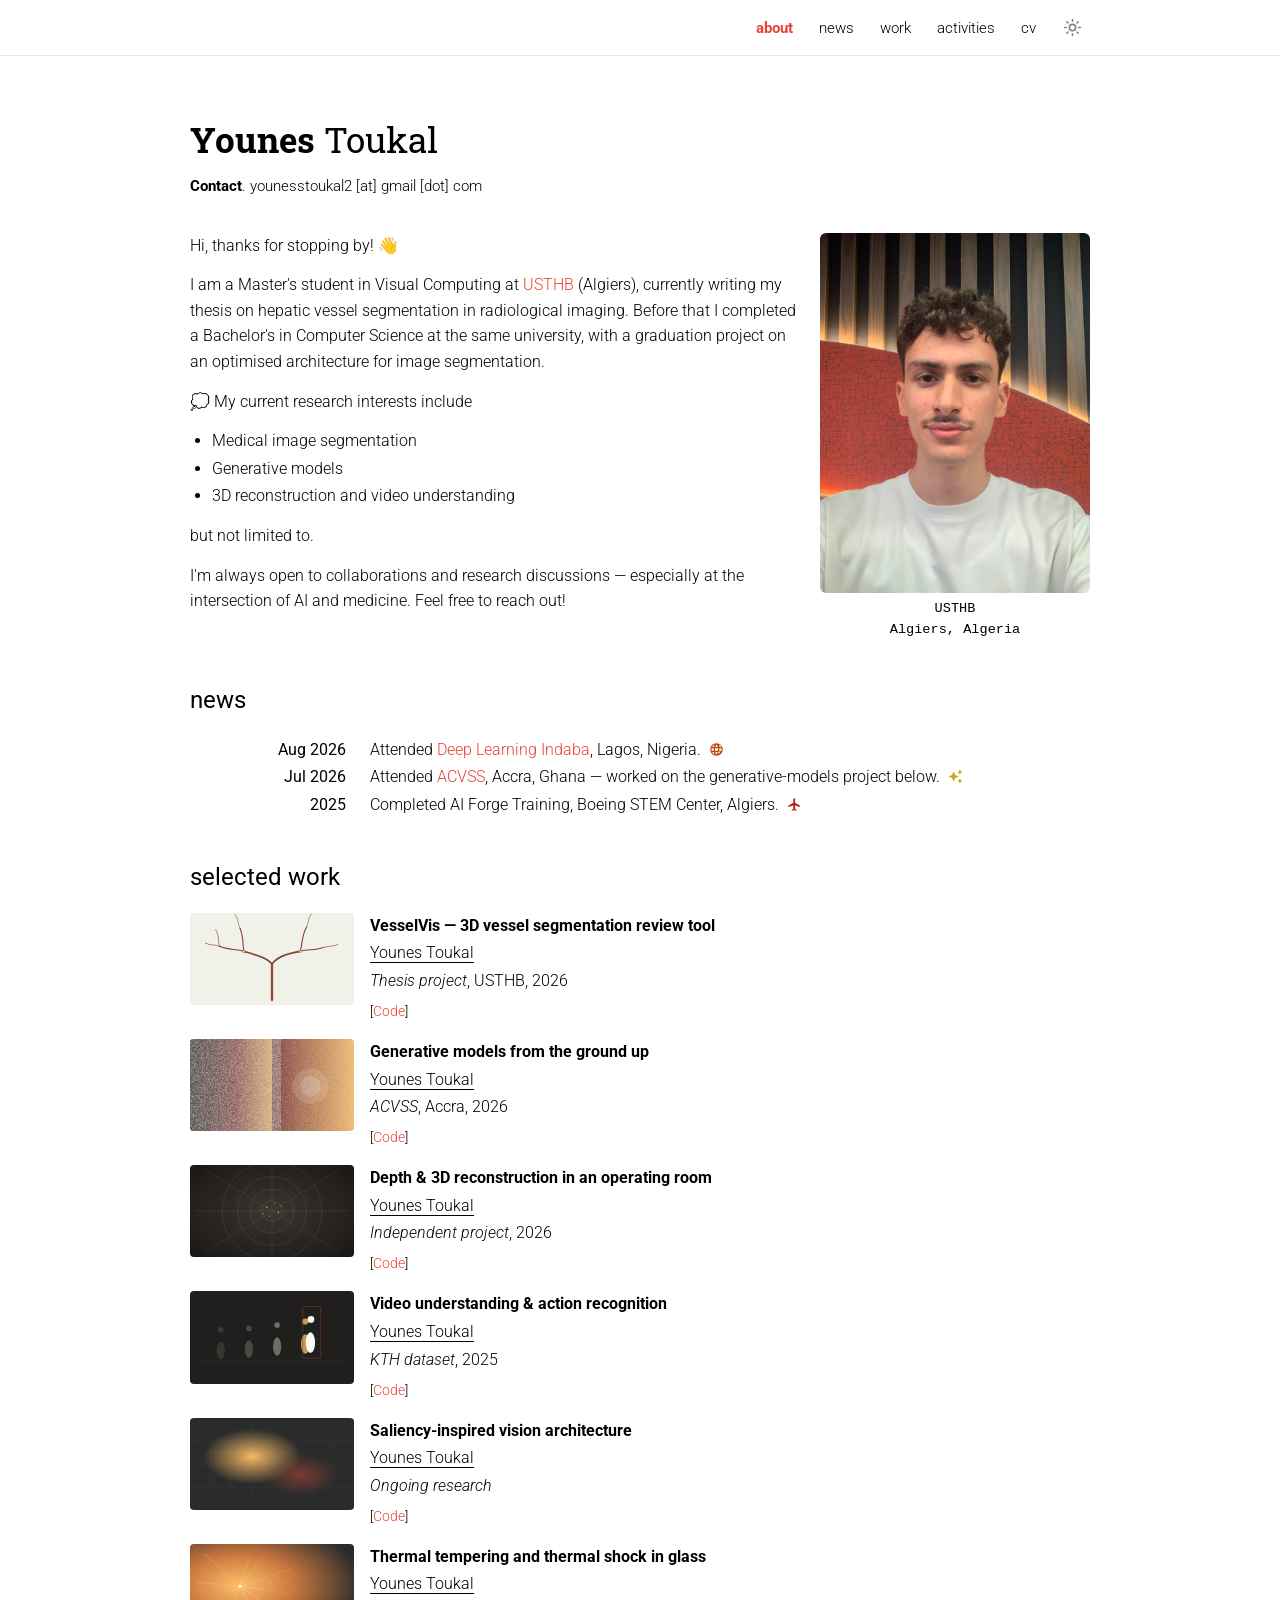
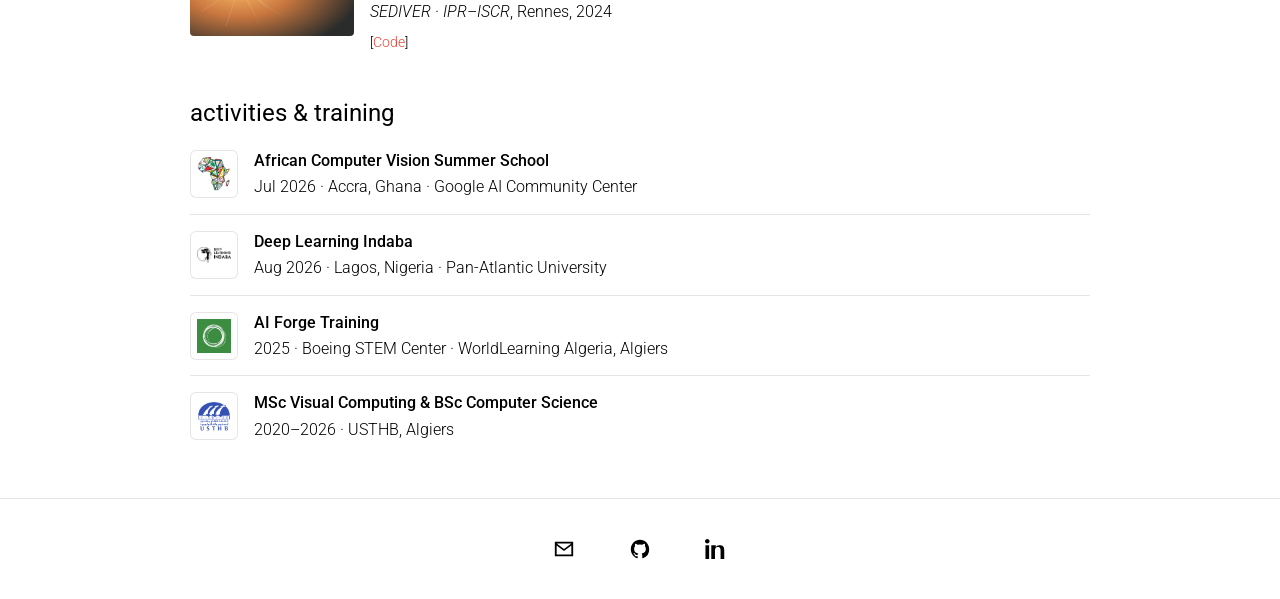
==== commit 8c61eb86: "Replace the site with the al-folio-style redesign New homepage, CV page and three activity detail pa" ====
--- a/index.html
+++ b/index.html
@@ -1,307 +1,504 @@
 <!DOCTYPE html>
 <html lang="en">
 <head>
-  <meta charset="utf-8">
-  <meta name="viewport" content="width=device-width, initial-scale=1">
-  <meta name="color-scheme" content="light dark">
-
-  <!-- Applies a saved theme choice before first paint, so there is no flash
-       of the wrong colour scheme. The toggle itself lives in static/js/index.js. -->
-  <script>
-    (function () {
-      try {
-        var saved = localStorage.getItem('theme');
-        if (saved === 'dark' || saved === 'light') {
-          document.documentElement.setAttribute('data-theme', saved);
-        }
-      } catch (e) {}
-    })();
-  </script>
-
-  <title>Younes Toukal — Visual Computing &amp; Medical Imaging</title>
-  <meta name="description"
-        content="Younes Toukal — Master's student in Visual Computing at USTHB, working on computer vision
-                 and AI for medical imaging.">
-  <meta name="keywords"
-        content="Younes Toukal, visual computing, computer vision, medical imaging, deep learning,
-                 image segmentation, USTHB, Algiers">
-  <meta name="author" content="Younes Toukal">
-
-  <link rel="canonical" href="https://younestoukal.github.io/">
-
-  <!-- Open Graph / social preview -->
-  <meta property="og:type" content="website">
-  <meta property="og:title" content="Younes Toukal — Visual Computing &amp; Medical Imaging">
-  <meta property="og:description"
-        content="Master's student in Visual Computing at USTHB, working on computer vision and AI for
-                 medical imaging.">
-  <meta property="og:url" content="https://younestoukal.github.io/">
-  <!-- TODO: replace og-card.svg with a real 1200x630 PNG once a headshot/branding exists -->
-  <meta property="og:image" content="https://younestoukal.github.io/static/images/og-card.svg">
-  <meta name="twitter:card" content="summary_large_image">
-
-  <link rel="icon" href="./static/images/favicon.svg" type="image/svg+xml">
-
-  <link rel="preconnect" href="https://fonts.googleapis.com">
-  <link rel="preconnect" href="https://fonts.gstatic.com" crossorigin>
-  <link href="https://fonts.googleapis.com/css2?family=Inter:wght@400;500;600;700&family=Source+Serif+4:opsz,wght@8..60,600;8..60,700&display=swap"
-        rel="stylesheet">
-
-  <link rel="stylesheet" href="./static/css/index.css">
+<meta charset="utf-8">
+<meta name="viewport" content="width=device-width, initial-scale=1">
+<meta name="color-scheme" content="light dark">
+<title>Younes Toukal</title>
+<link rel="icon" href="./static/images/favicon.svg" type="image/svg+xml">
+<script>
+  (function () {
+    try {
+      var saved = localStorage.getItem('theme');
+      if (saved === 'dark' || saved === 'light') {
+        document.documentElement.setAttribute('data-theme', saved);
+      }
+    } catch (e) {}
+  })();
+</script>
+<link rel="preconnect" href="https://fonts.googleapis.com">
+<link rel="preconnect" href="https://fonts.gstatic.com" crossorigin>
+<link href="https://fonts.googleapis.com/css2?family=Roboto:wght@300;400;500;700&family=Roboto+Slab:wght@300;400;500;700&display=swap" rel="stylesheet">
+<style>
+  /* ============================================================
+     Younes Toukal — personal site. al-folio-style layout (fixed
+     navbar + progress bar, floated profile photo, bibliography-row
+     project list), own self-contained styling in this file rather
+     than static/css/index.css.
+     ============================================================ */
+  :root{
+    --bg:#fff; --text:#000; --text-light:#828282; --theme:#ea4335;
+    --divider:rgba(0,0,0,.1); --hover-fill:rgba(0,0,0,.06);
+    /* A small warm icon palette — yellow/red family, same temperature
+       as the red link/accent colour but three distinct hues within it
+       so the three news icons still read apart from one another. */
+    --icon-rust:#c1440e; --icon-red:#b3261e; --icon-amber:#d4a017;
+  }
+  /* Night mode — same red accent, grey/black surface. Applied twice on
+     purpose: once for the OS preference (guarded so an explicit light
+     choice can still override it), once for the explicit data-theme
+     the toggle sets — whichever the reader picks always wins. */
+  @media (prefers-color-scheme: dark) {
+    :root:not([data-theme="light"]) {
+      --bg:#171513; --text:#e8eaed; --text-light:#9aa0a6; --theme:#ea4335;
+      --divider:rgba(255,255,255,.14); --hover-fill:rgba(255,255,255,.08);
+    }
+  }
+  :root[data-theme="dark"] {
+    --bg:#171513; --text:#e8eaed; --text-light:#9aa0a6; --theme:#ea4335;
+    --divider:rgba(255,255,255,.14); --hover-fill:rgba(255,255,255,.08);
+  }
+  *{box-sizing:border-box}
+  html{scroll-behavior:smooth; scroll-padding-top:70px}
+  body{
+    margin:0; padding-top:56px;
+    background:var(--bg); color:var(--text);
+    font-family:'Roboto',sans-serif; font-weight:300; font-size:1rem; line-height:1.6;
+  }
+  a{color:var(--theme); text-decoration:none}
+  a:hover{text-decoration:underline}
+
+  .container{max-width:930px; margin:0 auto; padding:0 15px}
+
+  /* Navbar */
+  .navbar{
+    position:fixed; top:0; left:0; right:0; z-index:100; height:56px;
+    background:var(--bg); border-bottom:1px solid var(--divider);
+  }
+  .navbar .container{display:flex; align-items:center; justify-content:flex-end; gap:18px; height:100%}
+  .navbar-nav{display:flex; gap:26px; list-style:none; margin:0; padding:0}
+  .navbar-nav a{color:var(--text); font-size:.95rem}
+  .navbar-nav .active a{color:var(--theme); font-weight:700}
+  .navbar-nav a:hover{color:var(--theme); text-decoration:none}
+
+  /* Theme toggle — a Material-style icon button: circular hover fill,
+     no border, the two line/fill icons swapped by data-theme/media
+     query rather than by JS, so it never flashes the wrong one. */
+  .theme-toggle{
+    display:inline-flex; align-items:center; justify-content:center;
+    width:36px; height:36px; padding:0; border:0; border-radius:50%;
+    background:transparent; color:var(--text-light); cursor:pointer;
+  }
+  .theme-toggle:hover{background:var(--hover-fill); color:var(--text)}
+  .theme-toggle svg{width:19px; height:19px}
+  .theme-toggle .icon-sun{fill:none; stroke:currentColor; stroke-width:2; stroke-linecap:round; stroke-linejoin:round}
+  .theme-toggle .icon-moon{display:none; fill:currentColor}
+  :root[data-theme="dark"] .theme-toggle .icon-sun{display:none}
+  :root[data-theme="dark"] .theme-toggle .icon-moon{display:block}
+  @media (prefers-color-scheme: dark){
+    :root:not([data-theme="light"]) .theme-toggle .icon-sun{display:none}
+    :root:not([data-theme="light"]) .theme-toggle .icon-moon{display:block}
+  }
+
+  progress{position:fixed; left:0; top:56px; z-index:10; width:100%; height:2px; appearance:none; border:0; background:transparent; color:var(--theme)}
+  progress::-webkit-progress-bar{background:transparent}
+  progress::-webkit-progress-value{background:var(--theme)}
+  progress::-moz-progress-bar{background:var(--theme)}
+
+  .main{max-width:930px; margin:56px auto 0; padding:0 15px}
+
+  .post-title{font-family:'Roboto Slab',serif; font-size:2.2rem; font-weight:400; margin:0 0 6px}
+  .post-title .bold{font-weight:700}
+  .desc{color:var(--text); font-size:.95rem; margin:0 0 34px}
+
+  /* Profile */
+  .profile{float:right; width:30%; margin-left:1rem; text-align:center}
+  .profile img{width:100%; border-radius:6px; display:block}
+  .profile .more-info{margin-top:5px; font-family:monospace; font-size:.85rem; text-align:center}
+  .profile .more-info p{margin:0}
+
+  .clearfix p{margin:0 0 14px}
+  .clearfix ul{margin:0 0 14px; padding-left:1.4rem}
+  .clearfix li{margin-bottom:2px}
+  article::after{content:""; display:table; clear:both}
+
+  h2.section-h{
+    font-family:'Roboto',sans-serif; font-size:1.5rem; font-weight:400; margin:2.5rem 0 1rem;
+  }
+  h2.section-h a{color:inherit}
+
+  /* News table */
+  table.news{width:100%; border-collapse:collapse}
+  table.news td, table.news th{padding:1px 1rem 1px 0; font-size:1rem; font-weight:300; vertical-align:top}
+  table.news tr{border-bottom:none}
+  table.news th{font-weight:400; width:20%; white-space:nowrap; color:var(--text); text-align:right; padding-right:1.5rem}
+  .news-icon{display:inline-block; width:15px; height:15px; vertical-align:-2px; margin-left:4px}
+  .news-icon-globe{fill:var(--icon-rust)}
+  .news-icon-sparkle{fill:var(--icon-amber)}
+  .news-icon-flight{fill:var(--icon-red)}
+
+  /* Publications / bibliography */
+  ol.bibliography{list-style:none; margin:0; padding:0}
+  ol.bibliography li{margin-bottom:1rem}
+  .bib-row{display:flex; gap:0}
+  .bib-thumb{flex:0 0 20%; max-width:20%; padding-right:1rem}
+  .bib-thumb img{width:100%; height:auto; border-radius:4px; display:block}
+  .bib-body{flex:0 0 66%; max-width:66%}
+  .bib-title{font-weight:700}
+  .bib-author{margin-top:2px}
+  .bib-author em{border-bottom:1px solid var(--text); font-style:normal}
+  .bib-author a{color:var(--text); border-bottom:none; text-decoration:none}
+  .bib-periodical{margin-top:2px}
+  .bib-periodical em{font-style:italic}
+  .bib-links{margin-top:.4rem; font-size:.9rem}
+  .bib-links a{color:var(--theme); margin-right:.6rem}
+  .bib-links a:hover{text-decoration:underline}
+  .bib-links a::before{content:"["; color:var(--text)}
+  .bib-links a::after{content:"]"; color:var(--text)}
+
+  /* Activities — its own row style: logos framed in a uniform chip so
+     wildly different source images (colour, mono, square, wide) don't
+     clash, and the row is vertically centred rather than top-aligned. */
+  ol.activities{list-style:none; margin:0; padding:0}
+  .act-row{
+    display:flex; align-items:center; gap:16px; padding:14px 0;
+    border-bottom:1px solid var(--divider);
+  }
+  ol.activities li:first-child .act-row{padding-top:0}
+  ol.activities li:last-child .act-row{border-bottom:none; padding-bottom:0}
+  .act-thumb{
+    flex:0 0 auto; width:48px; height:48px; display:flex; align-items:center;
+    justify-content:center; border:1px solid var(--divider); border-radius:6px;
+    padding:6px; background:var(--bg);
+  }
+  .act-thumb img{max-width:100%; max-height:100%; object-fit:contain; display:block}
+  .act-body .bib-title{font-weight:500; font-size:.98rem}
+  .act-body .bib-periodical{margin-top:1px}
+
+  hr.rule{border:0; border-top:1px solid var(--divider); margin:0 0 1rem}
+
+  /* ============================================================
+     Responsive — phones and small tablets. Every fixed-width piece
+     above (the floated 30%-wide profile photo, the nav row, the
+     20%-wide bib/news columns) assumed a desktop-width container;
+     these rules are what actually change on a narrow screen.
+     ============================================================ */
+  @media (max-width:680px){
+    .navbar .container{gap:10px}
+    .navbar-nav{gap:14px}
+    .navbar-nav a{font-size:.82rem}
+    .theme-toggle{width:32px; height:32px}
+
+    .post-title{font-size:1.7rem}
+    h2.section-h{font-size:1.25rem; margin-top:2rem}
+
+    /* Stack the profile photo above the bio instead of floating it
+       beside a squeezed 70%-width text column. */
+    .profile{float:none; width:130px; margin:0 auto 18px}
+    article::after{content:none}
+
+    table.news th{width:auto; padding-right:.75rem; font-size:.85rem}
+
+    .bib-thumb{flex-basis:26%; max-width:26%}
+    .bib-body{flex-basis:70%; max-width:70%}
+  }
+
+  @media (max-width:420px){
+    /* Thumbnails get too small to read below this — stack each
+       Selected Work row instead of squeezing the row further. */
+    .bib-row{flex-direction:column; gap:8px}
+    .bib-thumb, .bib-body{flex-basis:100%; max-width:100%; padding-right:0}
+    .bib-thumb img{max-height:160px; object-fit:cover}
+
+    .act-row{gap:12px}
+    .contact-icons{gap:1.4rem}
+  }
+
+  /* Footer — contact icons live here, in their own bordered bar,
+     rather than trailing loose at the end of the content flow. */
+  .site-footer{border-top:1px solid var(--divider); margin-top:56px; padding:28px 0}
+  .contact-icons{font-size:0; display:flex; justify-content:center; gap:2rem}
+  .contact-icons a{display:inline-flex; width:44px; height:44px; align-items:center; justify-content:center; color:var(--text)}
+  .contact-icons a:hover{color:var(--theme)}
+  .contact-icons svg{width:22px; height:22px; fill:currentColor}
+</style>
 </head>
-
 <body>
 
-<!-- ============================================================
-     Inline SVG icon sprite — no icon-font dependency. Only the theme
-     toggle needs one now; Contact is plain text links, matching the
-     dense faculty-page style below.
-     ============================================================ -->
-<svg xmlns="http://www.w3.org/2000/svg" style="display:none" aria-hidden="true">
-  <symbol id="icon-sun" viewBox="0 0 24 24" fill="none" stroke="currentColor" stroke-width="2"
-          stroke-linecap="round" stroke-linejoin="round">
-    <circle cx="12" cy="12" r="4"/>
-    <path d="M12 2v2M12 20v2M4.93 4.93l1.41 1.41M17.66 17.66l1.41 1.41M2 12h2M20 12h2
-             M6.34 17.66l-1.41 1.41M19.07 4.93l-1.41 1.41"/>
-  </symbol>
-  <symbol id="icon-moon" viewBox="0 0 24 24" fill="currentColor">
-    <path d="M20.7 15.6A9 9 0 1 1 8.4 3.3a7 7 0 0 0 12.3 12.3z"/>
-  </symbol>
-</svg>
-
-
-<!-- ============================================================
-     Nav — sticky, CV button always reachable (PLAN §1)
-     ============================================================ -->
-<nav class="navbar" role="navigation" aria-label="Main navigation">
-  <div class="container navbar-inner">
-    <a class="navbar-brand" href="#home">Younes&nbsp;Toukal</a>
-
-    <div class="navbar-menu">
-      <a class="navbar-item" href="#about">About</a>
-      <a class="navbar-item" href="#news">News</a>
-      <a class="navbar-item" href="#research">Projects</a>
-      <a class="navbar-item" href="#experience">Activities</a>
-      <a class="navbar-item" href="#contact">Contact</a>
-    </div>
-
+<nav class="navbar">
+  <div class="container">
+    <ul class="navbar-nav">
+      <li class="active"><a href="#about">about</a></li>
+      <li><a href="#news">news</a></li>
+      <li><a href="#work">work</a></li>
+      <li><a href="#activities">activities</a></li>
+      <li><a href="./cv.html">cv</a></li>
+    </ul>
     <button class="theme-toggle" type="button" aria-label="Toggle dark mode">
-      <svg class="icon icon-sun" aria-hidden="true"><use href="#icon-sun"/></svg>
-      <svg class="icon icon-moon" aria-hidden="true"><use href="#icon-moon"/></svg>
+      <svg class="icon-sun" viewBox="0 0 24 24"><circle cx="12" cy="12" r="4"/><path d="M12 2v2M12 20v2M4.93 4.93l1.41 1.41M17.66 17.66l1.41 1.41M2 12h2M20 12h2M6.34 17.66l-1.41 1.41M19.07 4.93l-1.41 1.41"/></svg>
+      <svg class="icon-moon" viewBox="0 0 24 24"><path d="M20.7 15.6A9 9 0 1 1 8.4 3.3a7 7 0 0 0 12.3 12.3z"/></svg>
     </button>
-
-    <!-- TODO: replace static/pdfs/CV.pdf with the real CV (keep the filename and this link works as-is) -->
-    <a class="navbar-item navbar-cv" href="./static/pdfs/CV.pdf" target="_blank" rel="noopener">CV</a>
   </div>
 </nav>
-
-
-<!-- ============================================================
-     Dense, text-first, single-column layout — one narrow container
-     for the whole page rather than full-bleed alternating sections.
-     Every block below follows the same pattern: a small-caps label
-     (.dense-label) then the block's content. See README for the
-     copy-paste recipe for each repeated block (project row, activity
-     row, news item).
-     ============================================================ -->
-<div class="container narrow page-content">
-
-  <!-- Hero — name and one-line credential; everything else (photo,
-       bio, contact) lives in its own labelled block below. -->
-  <div class="hero-block" id="home">
-    <h1 class="name-title">Younes Toukal</h1>
-    <p class="hero-role">USTHB &middot; Visual Computing &middot; AI for Medical Imaging</p>
-  </div>
-
-  <!-- ============================================================
-       About Me — bio text with the portrait docked to the right,
-       rather than a big photo up top in the hero.
-       ============================================================ -->
-  <section id="about">
-    <h2 class="dense-label">About Me</h2>
-    <div class="about-block">
-      <div class="content prose">
-        <p>
-          I'm a Master's student in Visual Computing at <a href="#about">USTHB</a> (Algiers), currently
-          working on a thesis on hepatic vessel segmentation in radiological imaging. Before that I
-          completed a Bachelor's in Computer Science at the same university, with a graduation project
-          on an optimised architecture for image segmentation.
-        </p>
-        <p>
-          My focus is applying computer vision and AI to healthcare &mdash; models and tools that support
-          patient treatment and contribute to medical research. VesselVis, listed below, grew directly
-          out of that thesis work.
-        </p>
-        <p>
-          Alongside that I've worked on generative models, 3D reconstruction and video understanding, and
-          I'm always looking for opportunities &mdash; research or otherwise &mdash; at the intersection of
-          AI and medicine.
-        </p>
-      </div>
-      <img class="about-photo" src="./static/images/headshot.jpg" alt="Portrait of Younes Toukal">
-    </div>
-  </section>
-
-  <!-- ============================================================
-       News — every entry visible at once, scanned in a glance.
-       Newest first. To add an entry, copy one <li> block.
-
-       TODO: only the first two entries below are confirmed real
-       (ACVSS/Indaba dates+locations, sourced separately). The third
-       is real (from the CV) but replace or extend as new things
-       happen — a paper submission, a new conference, a PhD start.
-       ============================================================ -->
-  <section id="news">
-    <h2 class="dense-label">News</h2>
-    <ul class="news-plain">
-      <li><span class="news-plain-date">Aug 2026</span>Attended <a href="./deep-learning-indaba.html">Deep Learning Indaba</a>, Lagos, Nigeria.</li>
-      <li><span class="news-plain-date">Jul 2026</span>Attended <a href="./acvss.html">ACVSS</a>, Accra, Ghana.</li>
-      <li><span class="news-plain-date">2025</span>Completed AI Forge Training, Boeing STEM Center, Algiers.</li>
-    </ul>
-  </section>
-
-  <!-- ============================================================
-       Selected Projects — thumbnail-left rows, title and one-line
-       context only; the point of this style is density, not the
-       fuller description each project got in the card layout before.
-
-       TODO: every thumbnail below is a placeholder (static/images/projects/*.svg).
-       TODO: every project link points at github.com/younestoukal/<slug>, which
-       doesn't exist yet — replace with the real URL once there is one.
-       ============================================================ -->
-  <section id="research">
-    <h2 class="dense-label">Selected Projects</h2>
-
-    <!-- ============================================================
-         TEMPLATE — copy everything from <div class="project-row" to
-         the matching </div>, paste it anywhere in this section, and
-         fill in the blanks. .project-row-org is optional.
-
-    <div class="project-row">
-      <img src="./static/images/projects/PLACEHOLDER.svg" alt="[Project title] — placeholder">
-      <div>
-        <div class="project-row-title"><a href="[URL]" rel="noopener" target="_blank">[Project title]</a></div>
-        <div class="project-row-org">[Venue, lab, dataset or collaborator]</div>
+<progress id="progress" value="0" max="100"></progress>
+
+<div class="main">
+  <header id="about">
+    <h1 class="post-title"><span class="bold">Younes</span> Toukal</h1>
+    <p class="desc"><strong>Contact</strong>. younesstoukal2 [at] gmail [dot] com</p>
+  </header>
+
+  <article>
+    <div class="profile">
+      <img src="./static/images/headshot.jpg" alt="Younes Toukal">
+      <div class="more-info">
+        <p>USTHB</p>
+        <p>Algiers, Algeria</p>
       </div>
     </div>
 
+    <div class="clearfix">
+      <p>Hi, thanks for stopping by! 👋</p>
+      <p>I am a Master's student in Visual Computing at <a href="#about">USTHB</a> (Algiers), currently
+        writing my thesis on hepatic vessel segmentation in radiological imaging. Before that I
+        completed a Bachelor's in Computer Science at the same university, with a graduation project
+        on an optimised architecture for image segmentation.</p>
+      <p>💭 My current research interests include</p>
+      <ul>
+        <li>Medical image segmentation</li>
+        <li>Generative models</li>
+        <li>3D reconstruction and video understanding</li>
+      </ul>
+      <p>but not limited to.</p>
+      <p>I'm always open to collaborations and research discussions &mdash; especially at the
+        intersection of AI and medicine. Feel free to reach out!</p>
+    </div>
+  </article>
+
+  <h2 class="section-h" id="news"><a href="#news">news</a></h2>
+  <div class="news">
+    <!-- ============================================================
+         TEMPLATE — copy one <tr> row, paste it above the others
+         (newest first), fill in the blanks. Delete a row to remove
+         that entry. The link is optional — plain text works too.
+
+    <tr><th>[Month Year, or just a year]</th><td>[What happened — a <a href="...">link</a> is fine.]</td></tr>
+
          ============================================================ -->
-
-    <div class="project-row">
-      <img src="./static/images/projects/vesselvis.svg" alt="VesselVis — placeholder">
-      <div>
-        <div class="project-row-title"><a href="https://github.com/younestoukal/vesselvis" rel="noopener" target="_blank">VesselVis &mdash; 3D vessel segmentation review tool</a></div>
-        <div class="project-row-org">Thesis project</div>
+    <table class="news">
+      <tr><th>Aug 2026</th><td>Attended <a href="./deep-learning-indaba.html">Deep Learning Indaba</a>, Lagos, Nigeria.
+        <svg class="news-icon news-icon-globe" viewBox="0 0 24 24" aria-hidden="true"><path d="M12 2C6.48 2 2 6.48 2 12s4.48 10 10 10 10-4.48 10-10S17.52 2 12 2zm7.93 6h-2.75c-.28-1.47-.66-2.84-1.13-4.05A8.03 8.03 0 0 1 19.93 8zM12 4c.83 1.22 1.5 2.66 1.91 4H10.09c.41-1.34 1.08-2.78 1.91-4zM4.26 14C4.1 13.36 4 12.69 4 12s.1-1.36.26-2h3.38c-.08.66-.14 1.32-.14 2 0 .68.06 1.34.14 2H4.26zm.81 2h2.75c.28 1.47.66 2.84 1.13 4.05A7.99 7.99 0 0 1 5.07 16zm2.75-8H5.07a7.99 7.99 0 0 1 3.88-4.05C8.48 5.16 8.1 6.53 7.82 8zM12 20c-.83-1.22-1.5-2.66-1.91-4h3.82c-.41 1.34-1.08 2.78-1.91 4zm2.34-6H9.66c-.09-.66-.16-1.32-.16-2 0-.68.07-1.35.16-2h4.68c.09.65.16 1.32.16 2 0 .68-.07 1.34-.16 2zm.25 5.05c.47-1.21.85-2.58 1.13-4.05h2.75a8.03 8.03 0 0 1-3.88 4.05zM16.36 14c.08-.66.14-1.32.14-2 0-.68-.06-1.34-.14-2h3.38c.16.64.26 1.31.26 2s-.1 1.36-.26 2h-3.38z"/></svg>
+      </td></tr>
+      <tr><th>Jul 2026</th><td>Attended <a href="./acvss.html">ACVSS</a>, Accra, Ghana &mdash; worked on the generative-models project below.
+        <svg class="news-icon news-icon-sparkle" viewBox="0 0 24 24" aria-hidden="true"><path d="M19 9l1.25-2.75L23 5l-2.75-1.25L19 1l-1.25 2.75L15 5l2.75 1.25L19 9zm-7.5.5L9 4 6.5 9.5 1 12l5.5 2.5L9 20l2.5-5.5L17 12l-5.5-2.5zM19 15l-1.25 2.75L15 19l2.75 1.25L19 23l1.25-2.75L23 19l-2.75-1.25L19 15z"/></svg>
+      </td></tr>
+      <tr><th>2025</th><td>Completed AI Forge Training, Boeing STEM Center, Algiers.
+        <svg class="news-icon news-icon-flight" viewBox="0 0 24 24" aria-hidden="true"><path d="M21 16v-2l-8-5V3.5c0-.83-.67-1.5-1.5-1.5S10 2.67 10 3.5V9l-8 5v2l8-2.5V19l-2.5 1.5V22l4-1 4 1v-1.5L13 19v-5.5l8 2.5z"/></svg>
+      </td></tr>
+    </table>
+  </div>
+
+  <h2 class="section-h" id="work"><a href="#work">selected work</a></h2>
+  <div class="publications">
+    <!-- ============================================================
+         TEMPLATE — copy everything from <li> to the matching </li>,
+         paste it anywhere in this list, fill in the blanks.
+         .bib-links is optional — drop the whole div for no links.
+
+    <li>
+      <div class="bib-row">
+        <div class="bib-thumb"><img src="./static/images/projects/PLACEHOLDER.svg" alt=""></div>
+        <div class="bib-body">
+          <div class="bib-title">[Project title]</div>
+          <div class="bib-author"><em>Younes Toukal</em></div>
+          <div class="bib-periodical"><em>[Venue, lab or context]</em>, [Year]</div>
+          <div class="bib-links">
+            <a href="[URL]" rel="noopener" target="_blank">Code</a>
+          </div>
+        </div>
       </div>
-    </div>
-
-    <div class="project-row">
-      <img src="./static/images/projects/generative-models.svg" alt="Generative models from the ground up — placeholder">
-      <div>
-        <div class="project-row-title"><a href="https://github.com/younestoukal/generative-models" rel="noopener" target="_blank">Generative models from the ground up</a></div>
-        <div class="project-row-org">ACVSS 2026</div>
+    </li>
+
+         ============================================================ -->
+    <ol class="bibliography">
+      <li>
+        <div class="bib-row">
+          <div class="bib-thumb"><img src="./static/images/projects/vesselvis.svg" alt="vesselvis.svg"></div>
+          <div class="bib-body">
+            <div class="bib-title">VesselVis &mdash; 3D vessel segmentation review tool</div>
+            <div class="bib-author"><em>Younes Toukal</em></div>
+            <div class="bib-periodical"><em>Thesis project</em>, USTHB, 2026</div>
+            <div class="bib-links">
+              <a href="https://github.com/younestoukal/vesselvis" rel="noopener" target="_blank">Code</a>
+            </div>
+          </div>
+        </div>
+      </li>
+      <li>
+        <div class="bib-row">
+          <div class="bib-thumb"><img src="./static/images/projects/generative-models.svg" alt="generative-models.svg"></div>
+          <div class="bib-body">
+            <div class="bib-title">Generative models from the ground up</div>
+            <div class="bib-author"><em>Younes Toukal</em></div>
+            <div class="bib-periodical"><em>ACVSS</em>, Accra, 2026</div>
+            <div class="bib-links">
+              <a href="https://github.com/younestoukal/generative-models" rel="noopener" target="_blank">Code</a>
+            </div>
+          </div>
+        </div>
+      </li>
+      <li>
+        <div class="bib-row">
+          <div class="bib-thumb"><img src="./static/images/projects/depth-reconstruction.svg" alt="depth-reconstruction.svg"></div>
+          <div class="bib-body">
+            <div class="bib-title">Depth &amp; 3D reconstruction in an operating room</div>
+            <div class="bib-author"><em>Younes Toukal</em></div>
+            <div class="bib-periodical"><em>Independent project</em>, 2026</div>
+            <div class="bib-links">
+              <a href="https://github.com/younestoukal/depth-reconstruction" rel="noopener" target="_blank">Code</a>
+            </div>
+          </div>
+        </div>
+      </li>
+      <li>
+        <div class="bib-row">
+          <div class="bib-thumb"><img src="./static/images/projects/video-understanding.svg" alt="video-understanding.svg"></div>
+          <div class="bib-body">
+            <div class="bib-title">Video understanding &amp; action recognition</div>
+            <div class="bib-author"><em>Younes Toukal</em></div>
+            <div class="bib-periodical"><em>KTH dataset</em>, 2025</div>
+            <div class="bib-links">
+              <a href="https://github.com/younestoukal/video-understanding" rel="noopener" target="_blank">Code</a>
+            </div>
+          </div>
+        </div>
+      </li>
+      <li>
+        <div class="bib-row">
+          <div class="bib-thumb"><img src="./static/images/projects/vision-architecture.svg" alt="vision-architecture.svg"></div>
+          <div class="bib-body">
+            <div class="bib-title">Saliency-inspired vision architecture</div>
+            <div class="bib-author"><em>Younes Toukal</em></div>
+            <div class="bib-periodical"><em>Ongoing research</em></div>
+            <div class="bib-links">
+              <a href="https://github.com/younestoukal/vision-architecture" rel="noopener" target="_blank">Code</a>
+            </div>
+          </div>
+        </div>
+      </li>
+      <li>
+        <div class="bib-row">
+          <div class="bib-thumb"><img src="./static/images/projects/thermal-tempering.svg" alt="thermal-tempering.svg"></div>
+          <div class="bib-body">
+            <div class="bib-title">Thermal tempering and thermal shock in glass</div>
+            <div class="bib-author"><em>Younes Toukal</em></div>
+            <div class="bib-periodical"><em>SEDIVER &middot; IPR&ndash;ISCR</em>, Rennes, 2024</div>
+            <div class="bib-links">
+              <a href="https://github.com/younestoukal/thermal-tempering" rel="noopener" target="_blank">Code</a>
+            </div>
+          </div>
+        </div>
+      </li>
+    </ol>
+  </div>
+
+  <h2 class="section-h" id="activities"><a href="#activities">activities &amp; training</a></h2>
+  <div class="publications">
+    <!-- ============================================================
+         TEMPLATE — copy everything from <li> to the matching </li>,
+         paste it anywhere in this list, fill in the blanks. Wrap the
+         title in <a href="...">…</a> only if it links to its own
+         detail page (see acvss.html for an example
+         to copy); otherwise leave it as plain text.
+
+    <li>
+      <div class="act-row">
+        <div class="act-thumb"><img src="./static/images/logos/PLACEHOLDER.svg" alt=""></div>
+        <div class="act-body">
+          <div class="bib-title">[Title]</div>
+          <div class="bib-periodical">[Date] &middot; [City, country] &middot; [Organisation]</div>
+        </div>
       </div>
-    </div>
-
-    <div class="project-row">
-      <img src="./static/images/projects/depth-reconstruction.svg" alt="Depth and 3D reconstruction in an operating room — placeholder">
-      <div>
-        <div class="project-row-title"><a href="https://github.com/younestoukal/depth-reconstruction" rel="noopener" target="_blank">Depth &amp; 3D reconstruction in an operating room</a></div>
-        <div class="project-row-org">Independent project</div>
-      </div>
-    </div>
-
-    <div class="project-row">
-      <img src="./static/images/projects/video-understanding.svg" alt="Video understanding and action recognition — placeholder">
-      <div>
-        <div class="project-row-title"><a href="https://github.com/younestoukal/video-understanding" rel="noopener" target="_blank">Video understanding &amp; action recognition</a></div>
-        <div class="project-row-org">KTH dataset</div>
-      </div>
-    </div>
-
-    <div class="project-row">
-      <img src="./static/images/projects/vision-architecture.svg" alt="Saliency-inspired vision architecture — placeholder">
-      <div>
-        <div class="project-row-title"><a href="https://github.com/younestoukal/vision-architecture" rel="noopener" target="_blank">Saliency-inspired vision architecture</a></div>
-        <div class="project-row-org">Ongoing research</div>
-      </div>
-    </div>
-
-    <!-- Earlier work, outside the computer-vision focus above — kept
-         last on purpose. -->
-    <div class="project-row">
-      <img src="./static/images/projects/thermal-tempering.svg" alt="Thermal tempering and thermal shock in glass — placeholder">
-      <div>
-        <div class="project-row-title"><a href="https://github.com/younestoukal/thermal-tempering" rel="noopener" target="_blank">Thermal tempering and thermal shock in glass</a></div>
-        <div class="project-row-org">SEDIVER &middot; IPR&ndash;ISCR, Rennes</div>
-      </div>
-    </div>
-  </section>
-
-  <!-- ============================================================
-       Activities & Training — a compact logo timeline: summer
-       schools, conferences, training programmes and degrees all in
-       one dense list, rather than separate Education/Experience
-       sections with a full paragraph each.
-
-       TODO: only the first two dated entries are confirmed real
-       (ACVSS/Indaba); the others are from the CV.
-       ============================================================ -->
-  <section id="experience">
-    <h2 class="dense-label">Activities &amp; Training</h2>
-
-    <!-- ============================================================
-         TEMPLATE — copy everything from <div class="activity-row" to
-         the matching </div>, paste it anywhere in this section, and
-         fill in the blanks. Link the title only if there's a detail
-         page for it (see README for how to add one).
-
-    <div class="activity-row">
-      <img src="./static/images/logos/PLACEHOLDER.svg" alt="">
-      <span class="activity-row-date">[e.g. 2024, or a range]</span>
-      [Title], [institution/organisation], [city, country]. [One optional clause of detail.]
-    </div>
+    </li>
 
          ============================================================ -->
-
-    <div class="activity-row">
-      <img src="./static/images/logos/acvss.jpg" alt="">
-      <span class="activity-row-date">Jul 2026</span>
-      <a href="./acvss.html">ACVSS</a> &mdash; African Computer Vision Summer School, Accra, Ghana (Google AICC).
-    </div>
-    <div class="activity-row">
-      <img src="./static/images/logos/dl-indaba.png" alt="">
-      <span class="activity-row-date">Aug 2026</span>
-      <a href="./deep-learning-indaba.html">Deep Learning Indaba</a>, Lagos, Nigeria (Pan-Atlantic University).
-    </div>
-    <div class="activity-row">
-      <img src="./static/images/logos/ai-forge.jpg" alt="">
-      <span class="activity-row-date">2025</span>
-      <a href="./ai-forge.html">AI Forge Training</a>, Boeing STEM Center &middot; WorldLearning Algeria, Algiers.
-    </div>
-    <div class="activity-row">
-      <img src="./static/images/logos/usthb.png" alt="">
-      <span class="activity-row-date">2020&ndash;2026</span>
-      MSc Visual Computing (thesis: hepatic vessel segmentation) &amp; BSc Computer Science, USTHB, Algiers.
-    </div>
-  </section>
-
-  <!-- ============================================================
-       Contact
-       ============================================================ -->
-  <section id="contact">
-    <h2 class="dense-label">Contact</h2>
-    <p class="contact-row">
-      <a class="email-link" href="mailto:younesstoukal2@gmail.com">younesstoukal2@gmail.com</a>
-      <a href="https://www.linkedin.com/in/younes-toukal/" rel="noopener" target="_blank">LinkedIn</a>
-      <a href="https://github.com/younestoukal" rel="noopener" target="_blank">GitHub</a>
-      <span class="contact-row-location">Algiers, Algeria</span>
-    </p>
-  </section>
+    <ol class="activities">
+      <li>
+        <div class="act-row">
+          <div class="act-thumb"><img src="./static/images/logos/acvss.jpg" alt=""></div>
+          <div class="act-body">
+            <div class="bib-title"><a href="./acvss.html" style="color:inherit; border-bottom:none">African Computer Vision Summer School</a></div>
+            <div class="bib-periodical">Jul 2026 &middot; Accra, Ghana &middot; Google AI Community Center</div>
+          </div>
+        </div>
+      </li>
+      <li>
+        <div class="act-row">
+          <div class="act-thumb"><img src="./static/images/logos/dl-indaba.png" alt=""></div>
+          <div class="act-body">
+            <div class="bib-title"><a href="./deep-learning-indaba.html" style="color:inherit; border-bottom:none">Deep Learning Indaba</a></div>
+            <div class="bib-periodical">Aug 2026 &middot; Lagos, Nigeria &middot; Pan-Atlantic University</div>
+          </div>
+        </div>
+      </li>
+      <li>
+        <div class="act-row">
+          <div class="act-thumb"><img src="./static/images/logos/ai-forge.jpg" alt=""></div>
+          <div class="act-body">
+            <div class="bib-title"><a href="./ai-forge.html" style="color:inherit; border-bottom:none">AI Forge Training</a></div>
+            <div class="bib-periodical">2025 &middot; Boeing STEM Center &middot; WorldLearning Algeria, Algiers</div>
+          </div>
+        </div>
+      </li>
+      <li>
+        <div class="act-row">
+          <div class="act-thumb"><img src="./static/images/logos/usthb.png" alt=""></div>
+          <div class="act-body">
+            <div class="bib-title">MSc Visual Computing &amp; BSc Computer Science</div>
+            <div class="bib-periodical">2020&ndash;2026 &middot; USTHB, Algiers</div>
+          </div>
+        </div>
+      </li>
+    </ol>
+  </div>
 
 </div>
 
-
-<script src="./static/js/index.js"></script>
+<footer class="site-footer" id="contact">
+  <div class="contact-icons">
+    <a href="mailto:younesstoukal2@gmail.com" title="email">
+      <svg viewBox="0 0 24 24"><path d="M2 4h20v16H2V4zm2 2v.01L12 12l8-5.99V6H4zm16 2.24-8 6-8-6V18h16V8.24z"/></svg>
+    </a>
+    <a href="https://github.com/younestoukal" rel="noopener" target="_blank" title="GitHub">
+      <svg viewBox="0 0 24 24"><path d="M12 2C6.48 2 2 6.58 2 12.26c0 4.55 2.87 8.41 6.84 9.77.5.1.68-.22.68-.5 0-.24-.01-.87-.01-1.71-2.78.62-3.37-1.37-3.37-1.37-.46-1.2-1.11-1.52-1.11-1.52-.9-.64.07-.63.07-.63 1 .07 1.53 1.06 1.53 1.06.89 1.56 2.34 1.11 2.91.85.09-.66.35-1.11.63-1.36-2.22-.26-4.56-1.14-4.56-5.07 0-1.12.39-2.03 1.03-2.75-.1-.26-.45-1.31.1-2.73 0 0 .84-.28 2.75 1.05a9.28 9.28 0 0 1 5 0c1.9-1.33 2.75-1.05 2.75-1.05.55 1.42.2 2.47.1 2.73.64.72 1.03 1.63 1.03 2.75 0 3.94-2.34 4.8-4.57 5.06.36.32.68.94.68 1.9 0 1.37-.01 2.47-.01 2.81 0 .27.18.6.69.5A10.03 10.03 0 0 0 22 12.26C22 6.58 17.52 2 12 2z"/></svg>
+    </a>
+    <a href="https://www.linkedin.com/in/younes-toukal/" rel="noopener" target="_blank" title="LinkedIn">
+      <svg viewBox="0 0 24 24"><path d="M4.98 3.5C4.98 4.88 3.9 6 2.5 6S0 4.88 0 3.5 1.1 1 2.5 1s2.48 1.12 2.48 2.5zM.5 8h4V23h-4V8zm7.5 0h3.8v2.05h.05c.53-1 1.83-2.05 3.77-2.05C19.9 8 21 10.13 21 13.6V23h-4v-8.55c0-2.04-.04-4.66-2.84-4.66-2.84 0-3.28 2.22-3.28 4.5V23h-4V8z"/></svg>
+    </a>
+  </div>
+</footer>
+
+<script>
+  // Land on About only when arriving with no hash of its own — a link
+  // that points at #news, #work or #activities (like the detail pages'
+  // "Back to Activities" link) should still land where it says.
+  if (!window.location.hash) {
+    window.location.hash = 'about';
+  }
+
+  (function () {
+    var bar = document.getElementById('progress');
+    function update() {
+      var h = document.documentElement.scrollHeight - window.innerHeight;
+      bar.value = h > 0 ? (window.scrollY / h) * 100 : 0;
+    }
+    document.addEventListener('scroll', update);
+    window.addEventListener('resize', update);
+    update();
+  })();
+
+  (function () {
+    var btn = document.querySelector('.theme-toggle');
+    if (!btn) return;
+    var root = document.documentElement;
+    btn.addEventListener('click', function () {
+      var current = root.getAttribute('data-theme') ||
+        (window.matchMedia('(prefers-color-scheme: dark)').matches ? 'dark' : 'light');
+      var next = current === 'dark' ? 'light' : 'dark';
+      root.setAttribute('data-theme', next);
+      try { localStorage.setItem('theme', next); } catch (e) {}
+    });
+  })();
+</script>
 </body>
 </html>
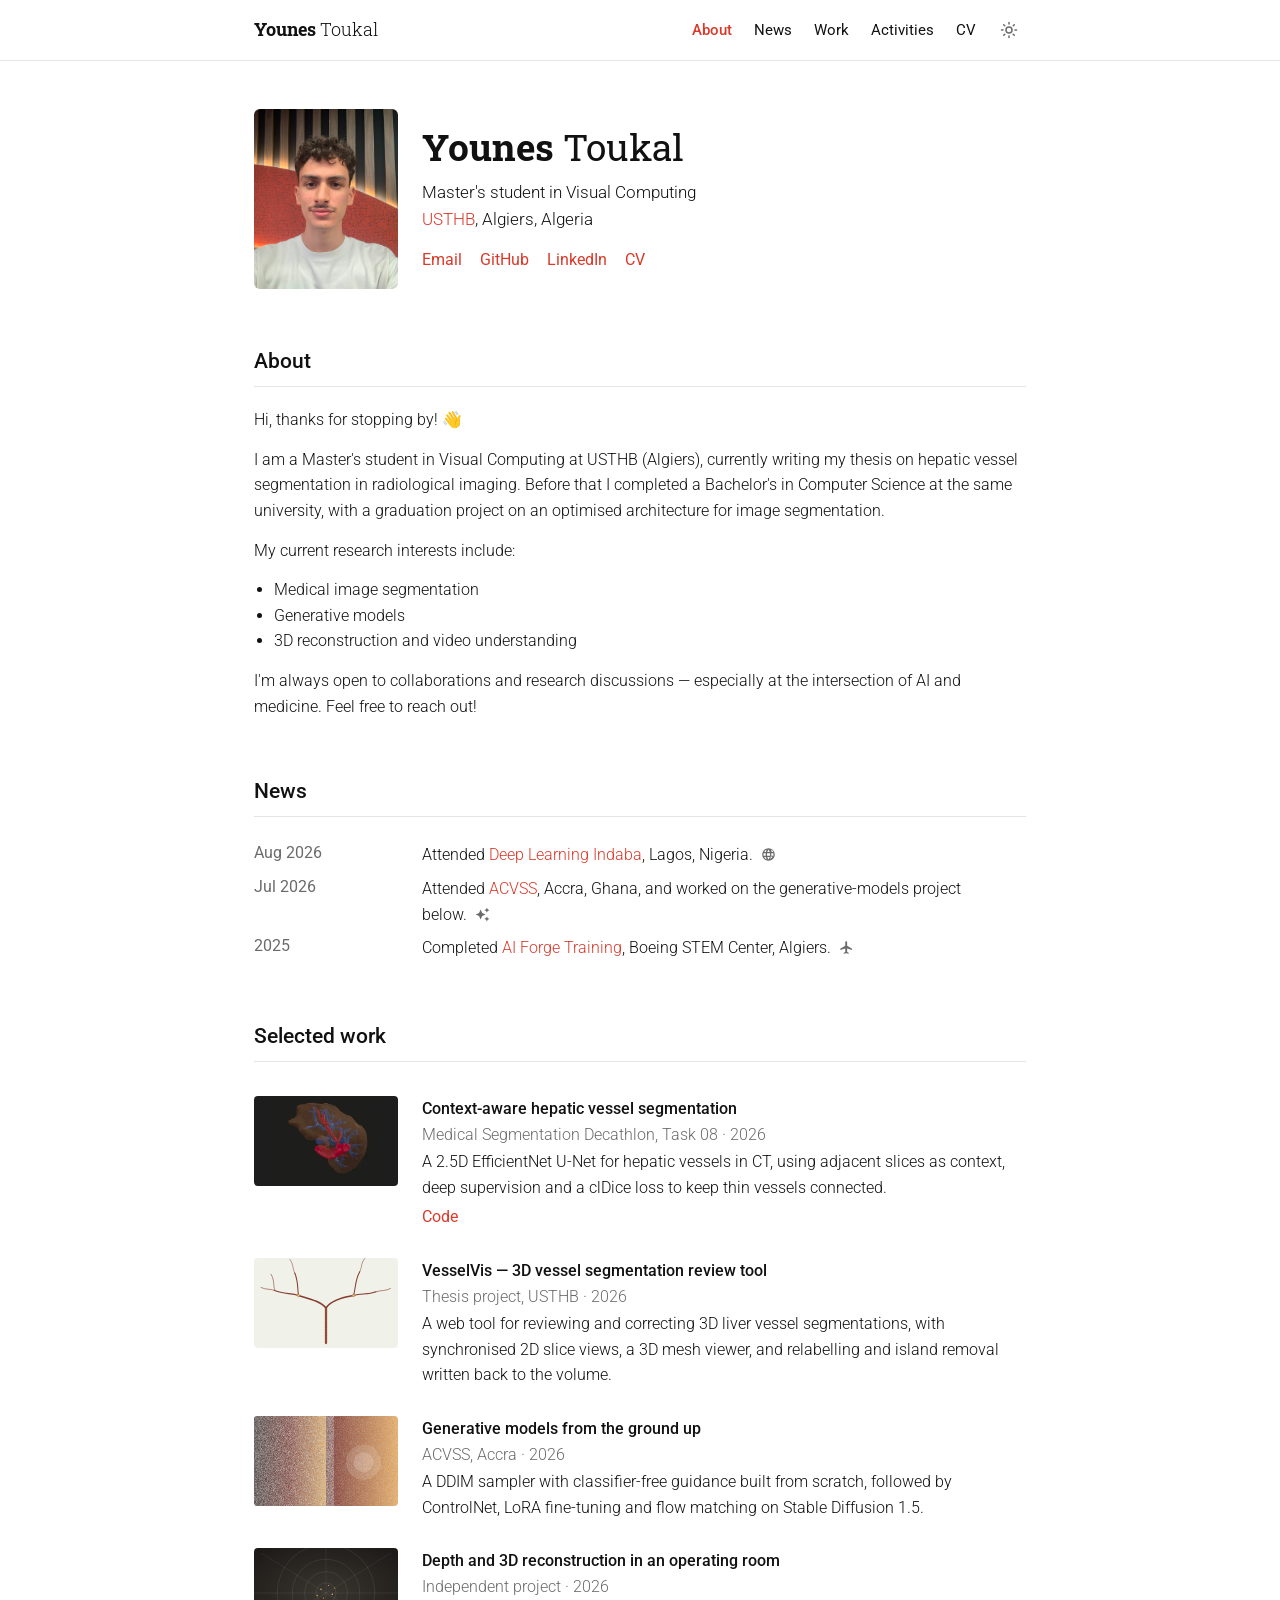
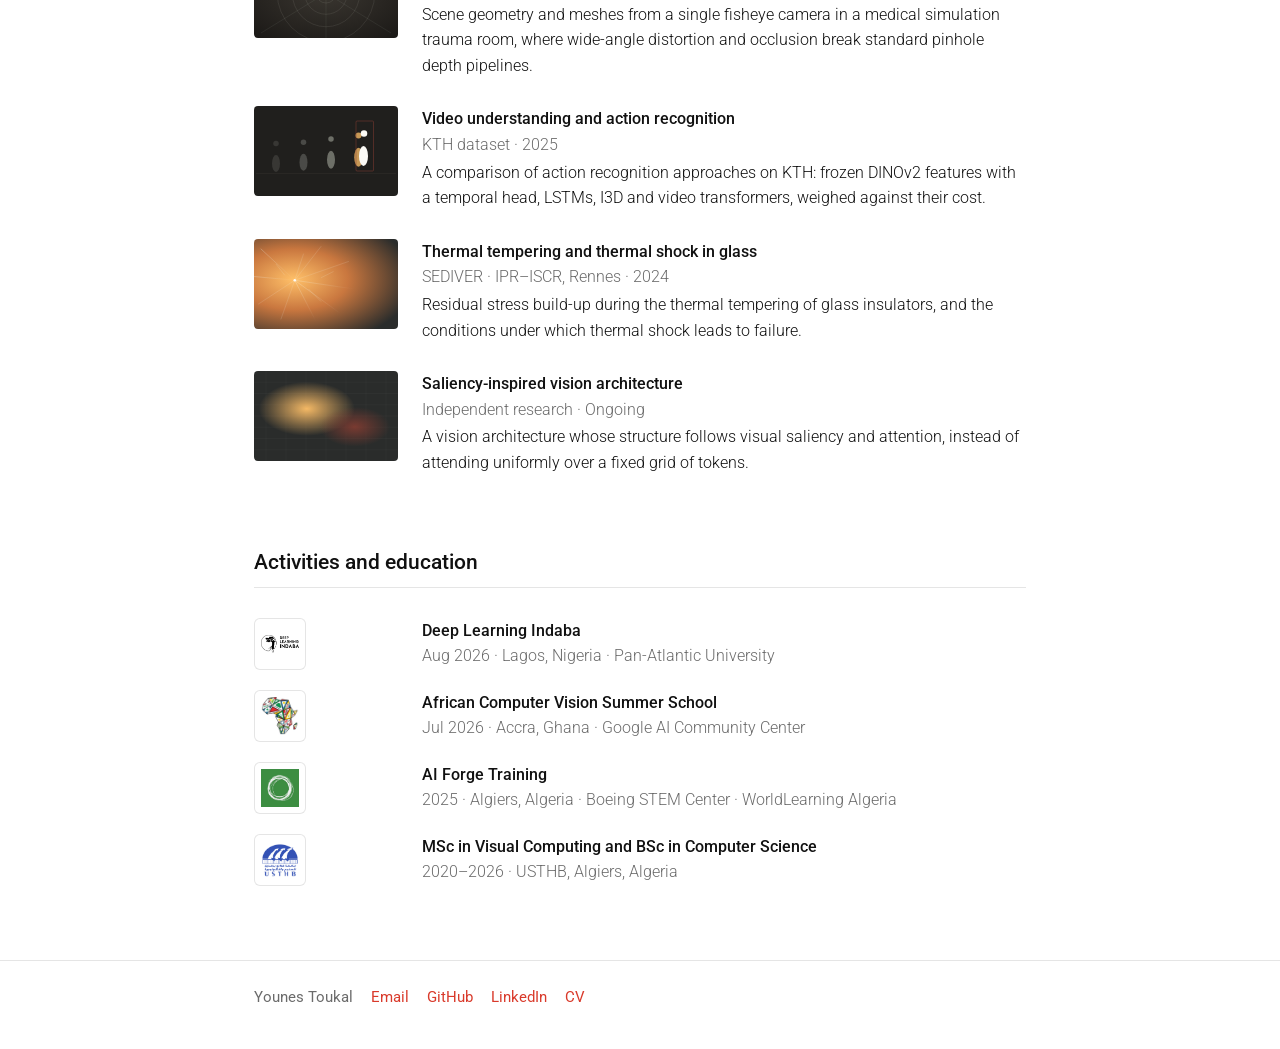
==== commit 6c78e7d8: "Improve the layout and add the CV - One shared stylesheet and script for every page, with the same  " ====
--- a/index.html
+++ b/index.html
@@ -5,500 +5,209 @@
 <meta name="viewport" content="width=device-width, initial-scale=1">
 <meta name="color-scheme" content="light dark">
 <title>Younes Toukal</title>
+<meta name="description" content="Younes Toukal, Master's student in Visual Computing at USTHB, Algiers. Medical image segmentation, generative models, 3D reconstruction and video understanding.">
+<link rel="canonical" href="https://younestoukal.github.io/">
+<meta property="og:type" content="website">
+<meta property="og:url" content="https://younestoukal.github.io/">
+<meta property="og:title" content="Younes Toukal">
+<meta property="og:description" content="Master's student in Visual Computing at USTHB, Algiers. Medical image segmentation, generative models, 3D reconstruction and video understanding.">
+<meta property="og:image" content="https://younestoukal.github.io/static/images/og-card.png">
+<meta property="og:image:width" content="1200">
+<meta property="og:image:height" content="630">
+<meta name="twitter:card" content="summary_large_image">
 <link rel="icon" href="./static/images/favicon.svg" type="image/svg+xml">
-<script>
-  (function () {
-    try {
-      var saved = localStorage.getItem('theme');
-      if (saved === 'dark' || saved === 'light') {
-        document.documentElement.setAttribute('data-theme', saved);
-      }
-    } catch (e) {}
-  })();
-</script>
+<script>try{var t=localStorage.getItem('theme');if(t==='dark'||t==='light')document.documentElement.setAttribute('data-theme',t)}catch(e){}</script>
 <link rel="preconnect" href="https://fonts.googleapis.com">
 <link rel="preconnect" href="https://fonts.gstatic.com" crossorigin>
-<link href="https://fonts.googleapis.com/css2?family=Roboto:wght@300;400;500;700&family=Roboto+Slab:wght@300;400;500;700&display=swap" rel="stylesheet">
-<style>
-  /* ============================================================
-     Younes Toukal — personal site. al-folio-style layout (fixed
-     navbar + progress bar, floated profile photo, bibliography-row
-     project list), own self-contained styling in this file rather
-     than static/css/index.css.
-     ============================================================ */
-  :root{
-    --bg:#fff; --text:#000; --text-light:#828282; --theme:#ea4335;
-    --divider:rgba(0,0,0,.1); --hover-fill:rgba(0,0,0,.06);
-    /* A small warm icon palette — yellow/red family, same temperature
-       as the red link/accent colour but three distinct hues within it
-       so the three news icons still read apart from one another. */
-    --icon-rust:#c1440e; --icon-red:#b3261e; --icon-amber:#d4a017;
-  }
-  /* Night mode — same red accent, grey/black surface. Applied twice on
-     purpose: once for the OS preference (guarded so an explicit light
-     choice can still override it), once for the explicit data-theme
-     the toggle sets — whichever the reader picks always wins. */
-  @media (prefers-color-scheme: dark) {
-    :root:not([data-theme="light"]) {
-      --bg:#171513; --text:#e8eaed; --text-light:#9aa0a6; --theme:#ea4335;
-      --divider:rgba(255,255,255,.14); --hover-fill:rgba(255,255,255,.08);
-    }
-  }
-  :root[data-theme="dark"] {
-    --bg:#171513; --text:#e8eaed; --text-light:#9aa0a6; --theme:#ea4335;
-    --divider:rgba(255,255,255,.14); --hover-fill:rgba(255,255,255,.08);
-  }
-  *{box-sizing:border-box}
-  html{scroll-behavior:smooth; scroll-padding-top:70px}
-  body{
-    margin:0; padding-top:56px;
-    background:var(--bg); color:var(--text);
-    font-family:'Roboto',sans-serif; font-weight:300; font-size:1rem; line-height:1.6;
-  }
-  a{color:var(--theme); text-decoration:none}
-  a:hover{text-decoration:underline}
-
-  .container{max-width:930px; margin:0 auto; padding:0 15px}
-
-  /* Navbar */
-  .navbar{
-    position:fixed; top:0; left:0; right:0; z-index:100; height:56px;
-    background:var(--bg); border-bottom:1px solid var(--divider);
-  }
-  .navbar .container{display:flex; align-items:center; justify-content:flex-end; gap:18px; height:100%}
-  .navbar-nav{display:flex; gap:26px; list-style:none; margin:0; padding:0}
-  .navbar-nav a{color:var(--text); font-size:.95rem}
-  .navbar-nav .active a{color:var(--theme); font-weight:700}
-  .navbar-nav a:hover{color:var(--theme); text-decoration:none}
-
-  /* Theme toggle — a Material-style icon button: circular hover fill,
-     no border, the two line/fill icons swapped by data-theme/media
-     query rather than by JS, so it never flashes the wrong one. */
-  .theme-toggle{
-    display:inline-flex; align-items:center; justify-content:center;
-    width:36px; height:36px; padding:0; border:0; border-radius:50%;
-    background:transparent; color:var(--text-light); cursor:pointer;
-  }
-  .theme-toggle:hover{background:var(--hover-fill); color:var(--text)}
-  .theme-toggle svg{width:19px; height:19px}
-  .theme-toggle .icon-sun{fill:none; stroke:currentColor; stroke-width:2; stroke-linecap:round; stroke-linejoin:round}
-  .theme-toggle .icon-moon{display:none; fill:currentColor}
-  :root[data-theme="dark"] .theme-toggle .icon-sun{display:none}
-  :root[data-theme="dark"] .theme-toggle .icon-moon{display:block}
-  @media (prefers-color-scheme: dark){
-    :root:not([data-theme="light"]) .theme-toggle .icon-sun{display:none}
-    :root:not([data-theme="light"]) .theme-toggle .icon-moon{display:block}
-  }
-
-  progress{position:fixed; left:0; top:56px; z-index:10; width:100%; height:2px; appearance:none; border:0; background:transparent; color:var(--theme)}
-  progress::-webkit-progress-bar{background:transparent}
-  progress::-webkit-progress-value{background:var(--theme)}
-  progress::-moz-progress-bar{background:var(--theme)}
-
-  .main{max-width:930px; margin:56px auto 0; padding:0 15px}
-
-  .post-title{font-family:'Roboto Slab',serif; font-size:2.2rem; font-weight:400; margin:0 0 6px}
-  .post-title .bold{font-weight:700}
-  .desc{color:var(--text); font-size:.95rem; margin:0 0 34px}
-
-  /* Profile */
-  .profile{float:right; width:30%; margin-left:1rem; text-align:center}
-  .profile img{width:100%; border-radius:6px; display:block}
-  .profile .more-info{margin-top:5px; font-family:monospace; font-size:.85rem; text-align:center}
-  .profile .more-info p{margin:0}
-
-  .clearfix p{margin:0 0 14px}
-  .clearfix ul{margin:0 0 14px; padding-left:1.4rem}
-  .clearfix li{margin-bottom:2px}
-  article::after{content:""; display:table; clear:both}
-
-  h2.section-h{
-    font-family:'Roboto',sans-serif; font-size:1.5rem; font-weight:400; margin:2.5rem 0 1rem;
-  }
-  h2.section-h a{color:inherit}
-
-  /* News table */
-  table.news{width:100%; border-collapse:collapse}
-  table.news td, table.news th{padding:1px 1rem 1px 0; font-size:1rem; font-weight:300; vertical-align:top}
-  table.news tr{border-bottom:none}
-  table.news th{font-weight:400; width:20%; white-space:nowrap; color:var(--text); text-align:right; padding-right:1.5rem}
-  .news-icon{display:inline-block; width:15px; height:15px; vertical-align:-2px; margin-left:4px}
-  .news-icon-globe{fill:var(--icon-rust)}
-  .news-icon-sparkle{fill:var(--icon-amber)}
-  .news-icon-flight{fill:var(--icon-red)}
-
-  /* Publications / bibliography */
-  ol.bibliography{list-style:none; margin:0; padding:0}
-  ol.bibliography li{margin-bottom:1rem}
-  .bib-row{display:flex; gap:0}
-  .bib-thumb{flex:0 0 20%; max-width:20%; padding-right:1rem}
-  .bib-thumb img{width:100%; height:auto; border-radius:4px; display:block}
-  .bib-body{flex:0 0 66%; max-width:66%}
-  .bib-title{font-weight:700}
-  .bib-author{margin-top:2px}
-  .bib-author em{border-bottom:1px solid var(--text); font-style:normal}
-  .bib-author a{color:var(--text); border-bottom:none; text-decoration:none}
-  .bib-periodical{margin-top:2px}
-  .bib-periodical em{font-style:italic}
-  .bib-links{margin-top:.4rem; font-size:.9rem}
-  .bib-links a{color:var(--theme); margin-right:.6rem}
-  .bib-links a:hover{text-decoration:underline}
-  .bib-links a::before{content:"["; color:var(--text)}
-  .bib-links a::after{content:"]"; color:var(--text)}
-
-  /* Activities — its own row style: logos framed in a uniform chip so
-     wildly different source images (colour, mono, square, wide) don't
-     clash, and the row is vertically centred rather than top-aligned. */
-  ol.activities{list-style:none; margin:0; padding:0}
-  .act-row{
-    display:flex; align-items:center; gap:16px; padding:14px 0;
-    border-bottom:1px solid var(--divider);
-  }
-  ol.activities li:first-child .act-row{padding-top:0}
-  ol.activities li:last-child .act-row{border-bottom:none; padding-bottom:0}
-  .act-thumb{
-    flex:0 0 auto; width:48px; height:48px; display:flex; align-items:center;
-    justify-content:center; border:1px solid var(--divider); border-radius:6px;
-    padding:6px; background:var(--bg);
-  }
-  .act-thumb img{max-width:100%; max-height:100%; object-fit:contain; display:block}
-  .act-body .bib-title{font-weight:500; font-size:.98rem}
-  .act-body .bib-periodical{margin-top:1px}
-
-  hr.rule{border:0; border-top:1px solid var(--divider); margin:0 0 1rem}
-
-  /* ============================================================
-     Responsive — phones and small tablets. Every fixed-width piece
-     above (the floated 30%-wide profile photo, the nav row, the
-     20%-wide bib/news columns) assumed a desktop-width container;
-     these rules are what actually change on a narrow screen.
-     ============================================================ */
-  @media (max-width:680px){
-    .navbar .container{gap:10px}
-    .navbar-nav{gap:14px}
-    .navbar-nav a{font-size:.82rem}
-    .theme-toggle{width:32px; height:32px}
-
-    .post-title{font-size:1.7rem}
-    h2.section-h{font-size:1.25rem; margin-top:2rem}
-
-    /* Stack the profile photo above the bio instead of floating it
-       beside a squeezed 70%-width text column. */
-    .profile{float:none; width:130px; margin:0 auto 18px}
-    article::after{content:none}
-
-    table.news th{width:auto; padding-right:.75rem; font-size:.85rem}
-
-    .bib-thumb{flex-basis:26%; max-width:26%}
-    .bib-body{flex-basis:70%; max-width:70%}
-  }
-
-  @media (max-width:420px){
-    /* Thumbnails get too small to read below this — stack each
-       Selected Work row instead of squeezing the row further. */
-    .bib-row{flex-direction:column; gap:8px}
-    .bib-thumb, .bib-body{flex-basis:100%; max-width:100%; padding-right:0}
-    .bib-thumb img{max-height:160px; object-fit:cover}
-
-    .act-row{gap:12px}
-    .contact-icons{gap:1.4rem}
-  }
-
-  /* Footer — contact icons live here, in their own bordered bar,
-     rather than trailing loose at the end of the content flow. */
-  .site-footer{border-top:1px solid var(--divider); margin-top:56px; padding:28px 0}
-  .contact-icons{font-size:0; display:flex; justify-content:center; gap:2rem}
-  .contact-icons a{display:inline-flex; width:44px; height:44px; align-items:center; justify-content:center; color:var(--text)}
-  .contact-icons a:hover{color:var(--theme)}
-  .contact-icons svg{width:22px; height:22px; fill:currentColor}
-</style>
+<link href="https://fonts.googleapis.com/css2?family=Roboto:ital,wght@0,300;0,400;0,500;0,700;1,300&family=Roboto+Slab:wght@400;700&display=swap" rel="stylesheet">
+<link rel="stylesheet" href="./static/css/site.css">
 </head>
 <body>
 
-<nav class="navbar">
+<header class="site-header">
   <div class="container">
-    <ul class="navbar-nav">
-      <li class="active"><a href="#about">about</a></li>
-      <li><a href="#news">news</a></li>
-      <li><a href="#work">work</a></li>
-      <li><a href="#activities">activities</a></li>
-      <li><a href="./cv.html">cv</a></li>
-    </ul>
+    <a class="brand" href="./index.html"><b>Younes</b> Toukal</a>
+    <nav class="site-nav" aria-label="Main">
+      <a href="#about" data-section="about">About</a>
+      <a href="#news" data-section="news">News</a>
+      <a href="#work" data-section="work">Work</a>
+      <a href="#activities" data-section="activities">Activities</a>
+      <a href="./cv.html">CV</a>
+    </nav>
     <button class="theme-toggle" type="button" aria-label="Toggle dark mode">
       <svg class="icon-sun" viewBox="0 0 24 24"><circle cx="12" cy="12" r="4"/><path d="M12 2v2M12 20v2M4.93 4.93l1.41 1.41M17.66 17.66l1.41 1.41M2 12h2M20 12h2M6.34 17.66l-1.41 1.41M19.07 4.93l-1.41 1.41"/></svg>
       <svg class="icon-moon" viewBox="0 0 24 24"><path d="M20.7 15.6A9 9 0 1 1 8.4 3.3a7 7 0 0 0 12.3 12.3z"/></svg>
     </button>
   </div>
-</nav>
-<progress id="progress" value="0" max="100"></progress>
-
-<div class="main">
-  <header id="about">
-    <h1 class="post-title"><span class="bold">Younes</span> Toukal</h1>
-    <p class="desc"><strong>Contact</strong>. younesstoukal2 [at] gmail [dot] com</p>
-  </header>
-
-  <article>
-    <div class="profile">
-      <img src="./static/images/headshot.jpg" alt="Younes Toukal">
-      <div class="more-info">
-        <p>USTHB</p>
-        <p>Algiers, Algeria</p>
-      </div>
+  <div class="progress"></div>
+</header>
+
+<main class="container">
+  <section class="intro" id="about">
+    <div class="intro-picture photo"><img src="./static/images/headshot.jpg" alt="Portrait of Younes Toukal"></div>
+    <div>
+      <h1><b>Younes</b> Toukal</h1>
+      <p class="intro-role">Master's student in Visual Computing<br><a href="https://www.usthb.dz/" target="_blank" rel="noopener">USTHB</a>, Algiers, Algeria</p>
+      <ul class="links">
+        <li><a href="mailto:younesstoukal2@gmail.com">Email</a></li>
+        <li><a href="https://github.com/YounesToukal" target="_blank" rel="noopener">GitHub</a></li>
+        <li><a href="https://www.linkedin.com/in/younes-toukal/" target="_blank" rel="noopener">LinkedIn</a></li>
+        <li><a href="./cv.html">CV</a></li>
+      </ul>
     </div>
-
-    <div class="clearfix">
-      <p>Hi, thanks for stopping by! 👋</p>
-      <p>I am a Master's student in Visual Computing at <a href="#about">USTHB</a> (Algiers), currently
-        writing my thesis on hepatic vessel segmentation in radiological imaging. Before that I
-        completed a Bachelor's in Computer Science at the same university, with a graduation project
-        on an optimised architecture for image segmentation.</p>
-      <p>💭 My current research interests include</p>
-      <ul>
-        <li>Medical image segmentation</li>
-        <li>Generative models</li>
-        <li>3D reconstruction and video understanding</li>
-      </ul>
-      <p>but not limited to.</p>
-      <p>I'm always open to collaborations and research discussions &mdash; especially at the
-        intersection of AI and medicine. Feel free to reach out!</p>
-    </div>
-  </article>
-
-  <h2 class="section-h" id="news"><a href="#news">news</a></h2>
-  <div class="news">
-    <!-- ============================================================
-         TEMPLATE — copy one <tr> row, paste it above the others
-         (newest first), fill in the blanks. Delete a row to remove
-         that entry. The link is optional — plain text works too.
-
-    <tr><th>[Month Year, or just a year]</th><td>[What happened — a <a href="...">link</a> is fine.]</td></tr>
-
-         ============================================================ -->
-    <table class="news">
-      <tr><th>Aug 2026</th><td>Attended <a href="./deep-learning-indaba.html">Deep Learning Indaba</a>, Lagos, Nigeria.
-        <svg class="news-icon news-icon-globe" viewBox="0 0 24 24" aria-hidden="true"><path d="M12 2C6.48 2 2 6.48 2 12s4.48 10 10 10 10-4.48 10-10S17.52 2 12 2zm7.93 6h-2.75c-.28-1.47-.66-2.84-1.13-4.05A8.03 8.03 0 0 1 19.93 8zM12 4c.83 1.22 1.5 2.66 1.91 4H10.09c.41-1.34 1.08-2.78 1.91-4zM4.26 14C4.1 13.36 4 12.69 4 12s.1-1.36.26-2h3.38c-.08.66-.14 1.32-.14 2 0 .68.06 1.34.14 2H4.26zm.81 2h2.75c.28 1.47.66 2.84 1.13 4.05A7.99 7.99 0 0 1 5.07 16zm2.75-8H5.07a7.99 7.99 0 0 1 3.88-4.05C8.48 5.16 8.1 6.53 7.82 8zM12 20c-.83-1.22-1.5-2.66-1.91-4h3.82c-.41 1.34-1.08 2.78-1.91 4zm2.34-6H9.66c-.09-.66-.16-1.32-.16-2 0-.68.07-1.35.16-2h4.68c.09.65.16 1.32.16 2 0 .68-.07 1.34-.16 2zm.25 5.05c.47-1.21.85-2.58 1.13-4.05h2.75a8.03 8.03 0 0 1-3.88 4.05zM16.36 14c.08-.66.14-1.32.14-2 0-.68-.06-1.34-.14-2h3.38c.16.64.26 1.31.26 2s-.1 1.36-.26 2h-3.38z"/></svg>
-      </td></tr>
-      <tr><th>Jul 2026</th><td>Attended <a href="./acvss.html">ACVSS</a>, Accra, Ghana &mdash; worked on the generative-models project below.
-        <svg class="news-icon news-icon-sparkle" viewBox="0 0 24 24" aria-hidden="true"><path d="M19 9l1.25-2.75L23 5l-2.75-1.25L19 1l-1.25 2.75L15 5l2.75 1.25L19 9zm-7.5.5L9 4 6.5 9.5 1 12l5.5 2.5L9 20l2.5-5.5L17 12l-5.5-2.5zM19 15l-1.25 2.75L15 19l2.75 1.25L19 23l1.25-2.75L23 19l-2.75-1.25L19 15z"/></svg>
-      </td></tr>
-      <tr><th>2025</th><td>Completed AI Forge Training, Boeing STEM Center, Algiers.
-        <svg class="news-icon news-icon-flight" viewBox="0 0 24 24" aria-hidden="true"><path d="M21 16v-2l-8-5V3.5c0-.83-.67-1.5-1.5-1.5S10 2.67 10 3.5V9l-8 5v2l8-2.5V19l-2.5 1.5V22l4-1 4 1v-1.5L13 19v-5.5l8 2.5z"/></svg>
-      </td></tr>
-    </table>
-  </div>
-
-  <h2 class="section-h" id="work"><a href="#work">selected work</a></h2>
-  <div class="publications">
-    <!-- ============================================================
-         TEMPLATE — copy everything from <li> to the matching </li>,
-         paste it anywhere in this list, fill in the blanks.
-         .bib-links is optional — drop the whole div for no links.
-
-    <li>
-      <div class="bib-row">
-        <div class="bib-thumb"><img src="./static/images/projects/PLACEHOLDER.svg" alt=""></div>
-        <div class="bib-body">
-          <div class="bib-title">[Project title]</div>
-          <div class="bib-author"><em>Younes Toukal</em></div>
-          <div class="bib-periodical"><em>[Venue, lab or context]</em>, [Year]</div>
-          <div class="bib-links">
-            <a href="[URL]" rel="noopener" target="_blank">Code</a>
-          </div>
-        </div>
-      </div>
-    </li>
-
-         ============================================================ -->
-    <ol class="bibliography">
-      <li>
-        <div class="bib-row">
-          <div class="bib-thumb"><img src="./static/images/projects/vesselvis.svg" alt="vesselvis.svg"></div>
-          <div class="bib-body">
-            <div class="bib-title">VesselVis &mdash; 3D vessel segmentation review tool</div>
-            <div class="bib-author"><em>Younes Toukal</em></div>
-            <div class="bib-periodical"><em>Thesis project</em>, USTHB, 2026</div>
-            <div class="bib-links">
-              <a href="https://github.com/younestoukal/vesselvis" rel="noopener" target="_blank">Code</a>
-            </div>
-          </div>
-        </div>
-      </li>
-      <li>
-        <div class="bib-row">
-          <div class="bib-thumb"><img src="./static/images/projects/generative-models.svg" alt="generative-models.svg"></div>
-          <div class="bib-body">
-            <div class="bib-title">Generative models from the ground up</div>
-            <div class="bib-author"><em>Younes Toukal</em></div>
-            <div class="bib-periodical"><em>ACVSS</em>, Accra, 2026</div>
-            <div class="bib-links">
-              <a href="https://github.com/younestoukal/generative-models" rel="noopener" target="_blank">Code</a>
-            </div>
-          </div>
-        </div>
-      </li>
-      <li>
-        <div class="bib-row">
-          <div class="bib-thumb"><img src="./static/images/projects/depth-reconstruction.svg" alt="depth-reconstruction.svg"></div>
-          <div class="bib-body">
-            <div class="bib-title">Depth &amp; 3D reconstruction in an operating room</div>
-            <div class="bib-author"><em>Younes Toukal</em></div>
-            <div class="bib-periodical"><em>Independent project</em>, 2026</div>
-            <div class="bib-links">
-              <a href="https://github.com/younestoukal/depth-reconstruction" rel="noopener" target="_blank">Code</a>
-            </div>
-          </div>
-        </div>
-      </li>
-      <li>
-        <div class="bib-row">
-          <div class="bib-thumb"><img src="./static/images/projects/video-understanding.svg" alt="video-understanding.svg"></div>
-          <div class="bib-body">
-            <div class="bib-title">Video understanding &amp; action recognition</div>
-            <div class="bib-author"><em>Younes Toukal</em></div>
-            <div class="bib-periodical"><em>KTH dataset</em>, 2025</div>
-            <div class="bib-links">
-              <a href="https://github.com/younestoukal/video-understanding" rel="noopener" target="_blank">Code</a>
-            </div>
-          </div>
-        </div>
-      </li>
-      <li>
-        <div class="bib-row">
-          <div class="bib-thumb"><img src="./static/images/projects/vision-architecture.svg" alt="vision-architecture.svg"></div>
-          <div class="bib-body">
-            <div class="bib-title">Saliency-inspired vision architecture</div>
-            <div class="bib-author"><em>Younes Toukal</em></div>
-            <div class="bib-periodical"><em>Ongoing research</em></div>
-            <div class="bib-links">
-              <a href="https://github.com/younestoukal/vision-architecture" rel="noopener" target="_blank">Code</a>
-            </div>
-          </div>
-        </div>
-      </li>
-      <li>
-        <div class="bib-row">
-          <div class="bib-thumb"><img src="./static/images/projects/thermal-tempering.svg" alt="thermal-tempering.svg"></div>
-          <div class="bib-body">
-            <div class="bib-title">Thermal tempering and thermal shock in glass</div>
-            <div class="bib-author"><em>Younes Toukal</em></div>
-            <div class="bib-periodical"><em>SEDIVER &middot; IPR&ndash;ISCR</em>, Rennes, 2024</div>
-            <div class="bib-links">
-              <a href="https://github.com/younestoukal/thermal-tempering" rel="noopener" target="_blank">Code</a>
-            </div>
-          </div>
+  </section>
+
+  <section>
+    <h2>About</h2>
+    <p>Hi, thanks for stopping by! 👋</p>
+    <p>I am a Master's student in Visual Computing at USTHB (Algiers), currently writing my thesis on
+      hepatic vessel segmentation in radiological imaging. Before that I completed a Bachelor's in
+      Computer Science at the same university, with a graduation project on an optimised architecture
+      for image segmentation.</p>
+    <p>My current research interests include:</p>
+    <ul class="plain">
+      <li>Medical image segmentation</li>
+      <li>Generative models</li>
+      <li>3D reconstruction and video understanding</li>
+    </ul>
+    <p>I'm always open to collaborations and research discussions &mdash; especially at the
+      intersection of AI and medicine. Feel free to reach out!</p>
+  </section>
+
+  <section id="news">
+    <h2>News</h2>
+    <ol class="rows dates compact">
+      <li class="row">
+        <div class="row-label">Aug 2026</div>
+        <div>
+          <div class="row-text">Attended <a href="./deep-learning-indaba.html">Deep Learning Indaba</a>, Lagos, <span class="nowrap">Nigeria. <svg class="news-icon" viewBox="0 0 24 24" aria-hidden="true"><path d="M12 2C6.48 2 2 6.48 2 12s4.48 10 10 10 10-4.48 10-10S17.52 2 12 2zm7.93 6h-2.75c-.28-1.47-.66-2.84-1.13-4.05A8.03 8.03 0 0 1 19.93 8zM12 4c.83 1.22 1.5 2.66 1.91 4H10.09c.41-1.34 1.08-2.78 1.91-4zM4.26 14C4.1 13.36 4 12.69 4 12s.1-1.36.26-2h3.38c-.08.66-.14 1.32-.14 2 0 .68.06 1.34.14 2H4.26zm.81 2h2.75c.28 1.47.66 2.84 1.13 4.05A7.99 7.99 0 0 1 5.07 16zm2.75-8H5.07a7.99 7.99 0 0 1 3.88-4.05C8.48 5.16 8.1 6.53 7.82 8zM12 20c-.83-1.22-1.5-2.66-1.91-4h3.82c-.41 1.34-1.08 2.78-1.91 4zm2.34-6H9.66c-.09-.66-.16-1.32-.16-2 0-.68.07-1.35.16-2h4.68c.09.65.16 1.32.16 2 0 .68-.07 1.34-.16 2zm.25 5.05c.47-1.21.85-2.58 1.13-4.05h2.75a8.03 8.03 0 0 1-3.88 4.05zM16.36 14c.08-.66.14-1.32.14-2 0-.68-.06-1.34-.14-2h3.38c.16.64.26 1.31.26 2s-.1 1.36-.26 2h-3.38z"/></svg></span></div>
+        </div>
+      </li>
+      <li class="row">
+        <div class="row-label">Jul 2026</div>
+        <div>
+          <div class="row-text">Attended <a href="./acvss.html">ACVSS</a>, Accra, Ghana, and worked on the generative-models project <span class="nowrap">below. <svg class="news-icon" viewBox="0 0 24 24" aria-hidden="true"><path d="M19 9l1.25-2.75L23 5l-2.75-1.25L19 1l-1.25 2.75L15 5l2.75 1.25L19 9zm-7.5.5L9 4 6.5 9.5 1 12l5.5 2.5L9 20l2.5-5.5L17 12l-5.5-2.5zM19 15l-1.25 2.75L15 19l2.75 1.25L19 23l1.25-2.75L23 19l-2.75-1.25L19 15z"/></svg></span></div>
+        </div>
+      </li>
+      <li class="row">
+        <div class="row-label">2025</div>
+        <div>
+          <div class="row-text">Completed <a href="./ai-forge.html">AI Forge Training</a>, Boeing STEM Center, <span class="nowrap">Algiers. <svg class="news-icon" viewBox="0 0 24 24" aria-hidden="true"><path d="M21 16v-2l-8-5V3.5c0-.83-.67-1.5-1.5-1.5S10 2.67 10 3.5V9l-8 5v2l8-2.5V19l-2.5 1.5V22l4-1 4 1v-1.5L13 19v-5.5l8 2.5z"/></svg></span></div>
         </div>
       </li>
     </ol>
-  </div>
-
-  <h2 class="section-h" id="activities"><a href="#activities">activities &amp; training</a></h2>
-  <div class="publications">
-    <!-- ============================================================
-         TEMPLATE — copy everything from <li> to the matching </li>,
-         paste it anywhere in this list, fill in the blanks. Wrap the
-         title in <a href="...">…</a> only if it links to its own
-         detail page (see acvss.html for an example
-         to copy); otherwise leave it as plain text.
-
-    <li>
-      <div class="act-row">
-        <div class="act-thumb"><img src="./static/images/logos/PLACEHOLDER.svg" alt=""></div>
-        <div class="act-body">
-          <div class="bib-title">[Title]</div>
-          <div class="bib-periodical">[Date] &middot; [City, country] &middot; [Organisation]</div>
-        </div>
-      </div>
-    </li>
-
-         ============================================================ -->
-    <ol class="activities">
-      <li>
-        <div class="act-row">
-          <div class="act-thumb"><img src="./static/images/logos/acvss.jpg" alt=""></div>
-          <div class="act-body">
-            <div class="bib-title"><a href="./acvss.html" style="color:inherit; border-bottom:none">African Computer Vision Summer School</a></div>
-            <div class="bib-periodical">Jul 2026 &middot; Accra, Ghana &middot; Google AI Community Center</div>
-          </div>
-        </div>
-      </li>
-      <li>
-        <div class="act-row">
-          <div class="act-thumb"><img src="./static/images/logos/dl-indaba.png" alt=""></div>
-          <div class="act-body">
-            <div class="bib-title"><a href="./deep-learning-indaba.html" style="color:inherit; border-bottom:none">Deep Learning Indaba</a></div>
-            <div class="bib-periodical">Aug 2026 &middot; Lagos, Nigeria &middot; Pan-Atlantic University</div>
-          </div>
-        </div>
-      </li>
-      <li>
-        <div class="act-row">
-          <div class="act-thumb"><img src="./static/images/logos/ai-forge.jpg" alt=""></div>
-          <div class="act-body">
-            <div class="bib-title"><a href="./ai-forge.html" style="color:inherit; border-bottom:none">AI Forge Training</a></div>
-            <div class="bib-periodical">2025 &middot; Boeing STEM Center &middot; WorldLearning Algeria, Algiers</div>
-          </div>
-        </div>
-      </li>
-      <li>
-        <div class="act-row">
-          <div class="act-thumb"><img src="./static/images/logos/usthb.png" alt=""></div>
-          <div class="act-body">
-            <div class="bib-title">MSc Visual Computing &amp; BSc Computer Science</div>
-            <div class="bib-periodical">2020&ndash;2026 &middot; USTHB, Algiers</div>
-          </div>
+  </section>
+
+  <section id="work">
+    <h2>Selected work</h2>
+    <ol class="rows spaced">
+      <li class="row">
+        <div class="row-label"><img class="thumb" src="./static/images/projects/hepatic-vessel.webp" alt="Rotating 3D render of a liver with its portal and hepatic veins" loading="lazy"></div>
+        <div>
+          <div class="row-title">Context-aware hepatic vessel segmentation</div>
+          <div class="row-meta">Medical Segmentation Decathlon, Task 08 &middot; 2026</div>
+          <div class="row-text">A 2.5D EfficientNet U-Net for hepatic vessels in CT, using adjacent slices as context, deep supervision and a clDice loss to keep thin vessels connected.</div>
+          <div class="row-links"><a href="https://github.com/YounesToukal/context-aware-hepatic-vessel-segmentation" target="_blank" rel="noopener">Code</a></div>
+        </div>
+      </li>
+      <li class="row">
+        <div class="row-label"><img class="thumb" src="./static/images/projects/vesselvis.svg" alt="Illustration of a branching vessel tree" loading="lazy"></div>
+        <div>
+          <div class="row-title">VesselVis &mdash; 3D vessel segmentation review tool</div>
+          <div class="row-meta">Thesis project, USTHB &middot; 2026</div>
+          <div class="row-text">A web tool for reviewing and correcting 3D liver vessel segmentations, with synchronised 2D slice views, a 3D mesh viewer, and relabelling and island removal written back to the volume.</div>
+        </div>
+      </li>
+      <li class="row">
+        <div class="row-label"><img class="thumb" src="./static/images/projects/generative-models.svg" alt="Illustration of an image emerging from noise" loading="lazy"></div>
+        <div>
+          <div class="row-title">Generative models from the ground up</div>
+          <div class="row-meta">ACVSS, Accra &middot; 2026</div>
+          <div class="row-text">A DDIM sampler with classifier-free guidance built from scratch, followed by ControlNet, LoRA fine-tuning and flow matching on Stable Diffusion 1.5.</div>
+        </div>
+      </li>
+      <li class="row">
+        <div class="row-label"><img class="thumb" src="./static/images/projects/depth-reconstruction.svg" alt="Illustration of a fisheye camera view" loading="lazy"></div>
+        <div>
+          <div class="row-title">Depth and 3D reconstruction in an operating room</div>
+          <div class="row-meta">Independent project &middot; 2026</div>
+          <div class="row-text">Scene geometry and meshes from a single fisheye camera in a medical simulation trauma room, where wide-angle distortion and occlusion break standard pinhole depth pipelines.</div>
+        </div>
+      </li>
+      <li class="row">
+        <div class="row-label"><img class="thumb" src="./static/images/projects/video-understanding.svg" alt="Illustration of a sequence of video frames" loading="lazy"></div>
+        <div>
+          <div class="row-title">Video understanding and action recognition</div>
+          <div class="row-meta">KTH dataset &middot; 2025</div>
+          <div class="row-text">A comparison of action recognition approaches on KTH: frozen DINOv2 features with a temporal head, LSTMs, I3D and video transformers, weighed against their cost.</div>
+        </div>
+      </li>
+      <li class="row">
+        <div class="row-label"><img class="thumb" src="./static/images/projects/thermal-tempering.svg" alt="Illustration of heat radiating through glass" loading="lazy"></div>
+        <div>
+          <div class="row-title">Thermal tempering and thermal shock in glass</div>
+          <div class="row-meta">SEDIVER &middot; IPR&ndash;ISCR, Rennes &middot; 2024</div>
+          <div class="row-text">Residual stress build-up during the thermal tempering of glass insulators, and the conditions under which thermal shock leads to failure.</div>
+        </div>
+      </li>
+      <li class="row">
+        <div class="row-label"><img class="thumb" src="./static/images/projects/vision-architecture.svg" alt="Illustration of a saliency heat map" loading="lazy"></div>
+        <div>
+          <div class="row-title">Saliency-inspired vision architecture</div>
+          <div class="row-meta">Independent research &middot; Ongoing</div>
+          <div class="row-text">A vision architecture whose structure follows visual saliency and attention, instead of attending uniformly over a fixed grid of tokens.</div>
         </div>
       </li>
     </ol>
-  </div>
-
-</div>
-
-<footer class="site-footer" id="contact">
-  <div class="contact-icons">
-    <a href="mailto:younesstoukal2@gmail.com" title="email">
-      <svg viewBox="0 0 24 24"><path d="M2 4h20v16H2V4zm2 2v.01L12 12l8-5.99V6H4zm16 2.24-8 6-8-6V18h16V8.24z"/></svg>
-    </a>
-    <a href="https://github.com/younestoukal" rel="noopener" target="_blank" title="GitHub">
-      <svg viewBox="0 0 24 24"><path d="M12 2C6.48 2 2 6.58 2 12.26c0 4.55 2.87 8.41 6.84 9.77.5.1.68-.22.68-.5 0-.24-.01-.87-.01-1.71-2.78.62-3.37-1.37-3.37-1.37-.46-1.2-1.11-1.52-1.11-1.52-.9-.64.07-.63.07-.63 1 .07 1.53 1.06 1.53 1.06.89 1.56 2.34 1.11 2.91.85.09-.66.35-1.11.63-1.36-2.22-.26-4.56-1.14-4.56-5.07 0-1.12.39-2.03 1.03-2.75-.1-.26-.45-1.31.1-2.73 0 0 .84-.28 2.75 1.05a9.28 9.28 0 0 1 5 0c1.9-1.33 2.75-1.05 2.75-1.05.55 1.42.2 2.47.1 2.73.64.72 1.03 1.63 1.03 2.75 0 3.94-2.34 4.8-4.57 5.06.36.32.68.94.68 1.9 0 1.37-.01 2.47-.01 2.81 0 .27.18.6.69.5A10.03 10.03 0 0 0 22 12.26C22 6.58 17.52 2 12 2z"/></svg>
-    </a>
-    <a href="https://www.linkedin.com/in/younes-toukal/" rel="noopener" target="_blank" title="LinkedIn">
-      <svg viewBox="0 0 24 24"><path d="M4.98 3.5C4.98 4.88 3.9 6 2.5 6S0 4.88 0 3.5 1.1 1 2.5 1s2.48 1.12 2.48 2.5zM.5 8h4V23h-4V8zm7.5 0h3.8v2.05h.05c.53-1 1.83-2.05 3.77-2.05C19.9 8 21 10.13 21 13.6V23h-4v-8.55c0-2.04-.04-4.66-2.84-4.66-2.84 0-3.28 2.22-3.28 4.5V23h-4V8z"/></svg>
-    </a>
+  </section>
+
+  <section id="activities">
+    <h2>Activities and education</h2>
+    <ol class="rows ">
+      <li class="row">
+        <div class="row-label"><div class="logo-tile"><img src="./static/images/logos/dl-indaba.png" alt=""></div></div>
+        <div>
+          <div class="row-title"><a href="./deep-learning-indaba.html">Deep Learning Indaba</a></div>
+          <div class="row-meta">Aug 2026 &middot; Lagos, Nigeria &middot; Pan-Atlantic University</div>
+        </div>
+      </li>
+      <li class="row">
+        <div class="row-label"><div class="logo-tile"><img src="./static/images/logos/acvss.jpg" alt=""></div></div>
+        <div>
+          <div class="row-title"><a href="./acvss.html">African Computer Vision Summer School</a></div>
+          <div class="row-meta">Jul 2026 &middot; Accra, Ghana &middot; Google AI Community Center</div>
+        </div>
+      </li>
+      <li class="row">
+        <div class="row-label"><div class="logo-tile"><img src="./static/images/logos/ai-forge.jpg" alt=""></div></div>
+        <div>
+          <div class="row-title"><a href="./ai-forge.html">AI Forge Training</a></div>
+          <div class="row-meta">2025 &middot; Algiers, Algeria &middot; Boeing STEM Center &middot; WorldLearning Algeria</div>
+        </div>
+      </li>
+      <li class="row">
+        <div class="row-label"><div class="logo-tile"><img src="./static/images/logos/usthb.png" alt=""></div></div>
+        <div>
+          <div class="row-title">MSc in Visual Computing and BSc in Computer Science</div>
+          <div class="row-meta">2020&ndash;2026 &middot; USTHB, Algiers, Algeria</div>
+        </div>
+      </li>
+    </ol>
+  </section>
+</main>
+
+<footer class="site-footer">
+  <div class="container">
+    <ul class="links">
+      <li>Younes Toukal</li>
+      <li><a href="mailto:younesstoukal2@gmail.com">Email</a></li>
+      <li><a href="https://github.com/YounesToukal" target="_blank" rel="noopener">GitHub</a></li>
+      <li><a href="https://www.linkedin.com/in/younes-toukal/" target="_blank" rel="noopener">LinkedIn</a></li>
+      <li><a href="./cv.html">CV</a></li>
+    </ul>
   </div>
 </footer>
 
-<script>
-  // Land on About only when arriving with no hash of its own — a link
-  // that points at #news, #work or #activities (like the detail pages'
-  // "Back to Activities" link) should still land where it says.
-  if (!window.location.hash) {
-    window.location.hash = 'about';
-  }
-
-  (function () {
-    var bar = document.getElementById('progress');
-    function update() {
-      var h = document.documentElement.scrollHeight - window.innerHeight;
-      bar.value = h > 0 ? (window.scrollY / h) * 100 : 0;
-    }
-    document.addEventListener('scroll', update);
-    window.addEventListener('resize', update);
-    update();
-  })();
-
-  (function () {
-    var btn = document.querySelector('.theme-toggle');
-    if (!btn) return;
-    var root = document.documentElement;
-    btn.addEventListener('click', function () {
-      var current = root.getAttribute('data-theme') ||
-        (window.matchMedia('(prefers-color-scheme: dark)').matches ? 'dark' : 'light');
-      var next = current === 'dark' ? 'light' : 'dark';
-      root.setAttribute('data-theme', next);
-      try { localStorage.setItem('theme', next); } catch (e) {}
-    });
-  })();
-</script>
+<script src="./static/js/site.js"></script>
 </body>
 </html>
--- a/static/css/site.css
+++ b/static/css/site.css
@@ -0,0 +1,463 @@
+:root {
+  --bg: #fff;
+  --text: #111;
+  --muted: #6b6b6b;
+  --accent: #d93a2b;
+  --line: rgba(0, 0, 0, .1);
+  --hover: rgba(0, 0, 0, .06);
+  --tile: #fff;
+  --page: 820px;
+  --gutter: 24px;
+  --label: 9rem;
+  --header: 60px;
+}
+
+@media (prefers-color-scheme: dark) {
+  :root:not([data-theme="light"]) {
+    --bg: #171513;
+    --text: #e8e6e3;
+    --muted: #9d9a96;
+    --accent: #ef5a4b;
+    --line: rgba(255, 255, 255, .14);
+    --hover: rgba(255, 255, 255, .08);
+    --tile: #f4f2ef;
+  }
+}
+
+:root[data-theme="dark"] {
+  --bg: #171513;
+  --text: #e8e6e3;
+  --muted: #9d9a96;
+  --accent: #ef5a4b;
+  --line: rgba(255, 255, 255, .14);
+  --hover: rgba(255, 255, 255, .08);
+  --tile: #f4f2ef;
+}
+
+* { box-sizing: border-box; }
+
+html {
+  scroll-behavior: smooth;
+  scroll-padding-top: calc(var(--header) + 16px);
+}
+
+body {
+  margin: 0;
+  background: var(--bg);
+  color: var(--text);
+  font-family: 'Roboto', sans-serif;
+  font-weight: 300;
+  font-size: 1rem;
+  line-height: 1.6;
+  text-align: left;
+  min-height: 100vh;
+  display: flex;
+  flex-direction: column;
+}
+
+main { flex: 1 0 auto; width: 100%; }
+
+a { color: var(--accent); text-decoration: none; }
+a:hover { text-decoration: underline; }
+
+img { max-width: 100%; }
+
+.container {
+  max-width: var(--page);
+  margin: 0 auto;
+  padding-left: var(--gutter);
+  padding-right: var(--gutter);
+}
+
+/* Header */
+
+.site-header {
+  position: sticky;
+  top: 0;
+  z-index: 100;
+  background: var(--bg);
+  border-bottom: 1px solid var(--line);
+}
+
+.site-header .container {
+  display: flex;
+  align-items: center;
+  gap: 16px;
+  height: var(--header);
+}
+
+.brand {
+  font-family: 'Roboto Slab', serif;
+  font-size: 1.15rem;
+  color: var(--text);
+  white-space: nowrap;
+}
+
+.brand b { font-weight: 700; }
+.brand:hover { color: var(--accent); text-decoration: none; }
+
+.site-nav {
+  display: flex;
+  align-items: center;
+  gap: 22px;
+  margin-left: auto;
+}
+
+.site-nav a {
+  color: var(--text);
+  font-size: .95rem;
+  font-weight: 400;
+}
+
+.site-nav a:hover { color: var(--accent); text-decoration: none; }
+.site-nav a[aria-current] { color: var(--accent); font-weight: 500; }
+
+.theme-toggle {
+  display: inline-flex;
+  align-items: center;
+  justify-content: center;
+  width: 34px;
+  height: 34px;
+  padding: 0;
+  border: 0;
+  border-radius: 50%;
+  background: transparent;
+  color: var(--muted);
+  cursor: pointer;
+}
+
+.theme-toggle:hover { background: var(--hover); color: var(--text); }
+.theme-toggle svg { width: 18px; height: 18px; }
+.theme-toggle .icon-sun { fill: none; stroke: currentColor; stroke-width: 2; stroke-linecap: round; stroke-linejoin: round; }
+.theme-toggle .icon-moon { display: none; fill: currentColor; }
+:root[data-theme="dark"] .theme-toggle .icon-sun { display: none; }
+:root[data-theme="dark"] .theme-toggle .icon-moon { display: block; }
+
+@media (prefers-color-scheme: dark) {
+  :root:not([data-theme="light"]) .theme-toggle .icon-sun { display: none; }
+  :root:not([data-theme="light"]) .theme-toggle .icon-moon { display: block; }
+}
+
+.progress {
+  position: absolute;
+  left: 0;
+  bottom: -1px;
+  height: 2px;
+  width: 0;
+  background: var(--accent);
+}
+
+/* Page */
+
+main {
+  padding-top: 48px;
+  padding-bottom: 64px;
+}
+
+h1 {
+  font-family: 'Roboto Slab', serif;
+  font-weight: 400;
+  font-size: 2.3rem;
+  line-height: 1.2;
+  margin: 0;
+}
+
+h1 b { font-weight: 700; }
+
+h2 {
+  font-family: 'Roboto', sans-serif;
+  font-size: 1.3rem;
+  font-weight: 500;
+  margin: 56px 0 20px;
+  padding-bottom: 8px;
+  border-bottom: 1px solid var(--line);
+}
+
+p { margin: 0 0 14px; }
+
+ul.plain {
+  margin: 0 0 14px;
+  padding-left: 1.25rem;
+}
+
+.muted { color: var(--muted); }
+
+.nowrap { white-space: nowrap; }
+
+.news-icon {
+  display: inline-block;
+  width: 15px;
+  height: 15px;
+  margin-left: 4px;
+  vertical-align: -2px;
+  fill: var(--muted);
+}
+
+.back {
+  display: inline-block;
+  margin-bottom: 28px;
+  color: var(--muted);
+  font-size: .95rem;
+}
+
+.back:hover { color: var(--accent); text-decoration: none; }
+
+/* Intro */
+
+.intro {
+  display: grid;
+  grid-template-columns: var(--label) 1fr;
+  gap: var(--gutter);
+  align-items: center;
+  margin-bottom: 40px;
+}
+
+.intro-picture img {
+  display: block;
+  width: 100%;
+  border-radius: 6px;
+}
+
+.intro-picture.photo img {
+  aspect-ratio: 4 / 5;
+  object-fit: cover;
+  object-position: 50% 20%;
+}
+
+.intro-picture.logo {
+  width: 72px;
+  height: 72px;
+  padding: 8px;
+  border: 1px solid var(--line);
+  border-radius: 8px;
+  background: var(--tile);
+}
+
+.intro-picture.logo img {
+  width: 100%;
+  height: 100%;
+  object-fit: contain;
+}
+
+.intro-role {
+  margin: 10px 0 0;
+  font-size: 1.05rem;
+}
+
+.links {
+  display: flex;
+  flex-wrap: wrap;
+  gap: 4px 18px;
+  margin: 14px 0 0;
+  padding: 0;
+  list-style: none;
+  font-weight: 400;
+}
+
+/* CV */
+
+.cv-head .links { margin-top: 12px; }
+
+/* Rows */
+
+.rows {
+  margin: 0;
+  padding: 0;
+  list-style: none;
+}
+
+.row {
+  display: grid;
+  grid-template-columns: var(--label) 1fr;
+  gap: var(--gutter);
+  padding: 10px 0;
+  break-inside: avoid;
+}
+
+.rows.compact .row { padding: 3px 0; }
+.rows.spaced .row { padding: 14px 0; }
+
+.row-label {
+  color: var(--muted);
+  font-weight: 400;
+}
+
+.row-title { font-weight: 500; }
+.row-title a { color: inherit; }
+.row-title a:hover { color: var(--accent); }
+.row-meta { color: var(--muted); }
+.row-text { margin-top: 2px; }
+.row-text ul { margin: 2px 0 0; padding-left: 1.2rem; list-style: disc; }
+
+.row-links {
+  margin-top: 4px;
+  font-weight: 400;
+}
+
+.thumb {
+  display: block;
+  width: 100%;
+  aspect-ratio: 16 / 10;
+  object-fit: cover;
+  border-radius: 4px;
+}
+
+.logo-tile {
+  display: flex;
+  align-items: center;
+  justify-content: center;
+  width: 52px;
+  height: 52px;
+  padding: 6px;
+  border: 1px solid var(--line);
+  border-radius: 6px;
+  background: var(--tile);
+}
+
+.logo-tile img {
+  max-width: 100%;
+  max-height: 100%;
+  object-fit: contain;
+}
+
+/* Photos */
+
+.gallery {
+  display: grid;
+  grid-template-columns: repeat(2, 1fr);
+  gap: 14px;
+}
+
+.gallery.single { grid-template-columns: 1fr; }
+
+.gallery img {
+  display: block;
+  width: 100%;
+  border-radius: 6px;
+  border: 1px solid var(--line);
+  cursor: zoom-in;
+}
+
+.lightbox {
+  position: fixed;
+  inset: 0;
+  z-index: 200;
+  display: flex;
+  align-items: center;
+  justify-content: center;
+  padding: 40px;
+  background: rgba(10, 9, 8, .88);
+}
+
+.lightbox img {
+  max-width: min(1200px, 100%);
+  max-height: 100%;
+  border-radius: 6px;
+}
+
+.lightbox button {
+  position: absolute;
+  top: 18px;
+  right: 22px;
+  width: 40px;
+  height: 40px;
+  border: 0;
+  border-radius: 50%;
+  background: rgba(255, 255, 255, .15);
+  color: #fff;
+  font-size: 1.3rem;
+  cursor: pointer;
+}
+
+.lightbox button:hover { background: rgba(255, 255, 255, .25); }
+
+/* Footer */
+
+.site-footer {
+  border-top: 1px solid var(--line);
+  padding: 24px 0 40px;
+  color: var(--muted);
+  font-size: .95rem;
+}
+
+.site-footer .links { margin: 0; }
+
+/* Mobile */
+
+@media (max-width: 640px) {
+  :root {
+    --gutter: 18px;
+    --label: 5.5rem;
+    --header: 0px;
+  }
+
+  .site-header { position: relative; }
+
+  .site-header .container {
+    flex-wrap: wrap;
+    height: auto;
+    padding-top: 12px;
+    padding-bottom: 12px;
+    row-gap: 8px;
+  }
+
+  .theme-toggle { margin-left: auto; }
+
+  .site-nav {
+    order: 3;
+    width: 100%;
+    margin-left: 0;
+    gap: 18px;
+  }
+
+  .site-nav a { font-size: .92rem; }
+
+  main { padding-top: 32px; }
+
+  h1 { font-size: 1.8rem; }
+  h2 { font-size: 1.15rem; margin-top: 44px; }
+
+  .intro {
+    grid-template-columns: 1fr;
+    gap: 18px;
+  }
+
+  .intro-picture.photo { width: 140px; }
+
+  .rows.dates .row,
+  .rows.cv .row {
+    grid-template-columns: 1fr;
+    gap: 0;
+  }
+
+  .rows.dates.compact .row { padding: 6px 0; }
+
+  .gallery { grid-template-columns: 1fr; }
+  .lightbox { padding: 16px; }
+}
+
+/* Print (CV) */
+
+@page { size: A4; margin: 16mm 16mm 14mm; }
+
+@media print {
+  :root,
+  :root[data-theme="dark"] {
+    --bg: #fff;
+    --text: #000;
+    --muted: #555;
+    --accent: #000;
+    --line: rgba(0, 0, 0, .2);
+    --label: 7.5rem;
+  }
+
+  body { font-size: 10.5pt; line-height: 1.45; display: block; min-height: 0; }
+  .site-header, .site-footer, .no-print { display: none; }
+  main { padding: 0; }
+  .container { max-width: none; padding: 0; }
+  h1 { font-size: 22pt; }
+  h2 { font-size: 12.5pt; margin: 18px 0 8px; padding-bottom: 4px; break-after: avoid; }
+  .intro { margin-bottom: 12px; }
+  .row { padding: 3px 0; }
+  .rows.cv .row { grid-template-columns: var(--label) 1fr; gap: 16px; }
+}
